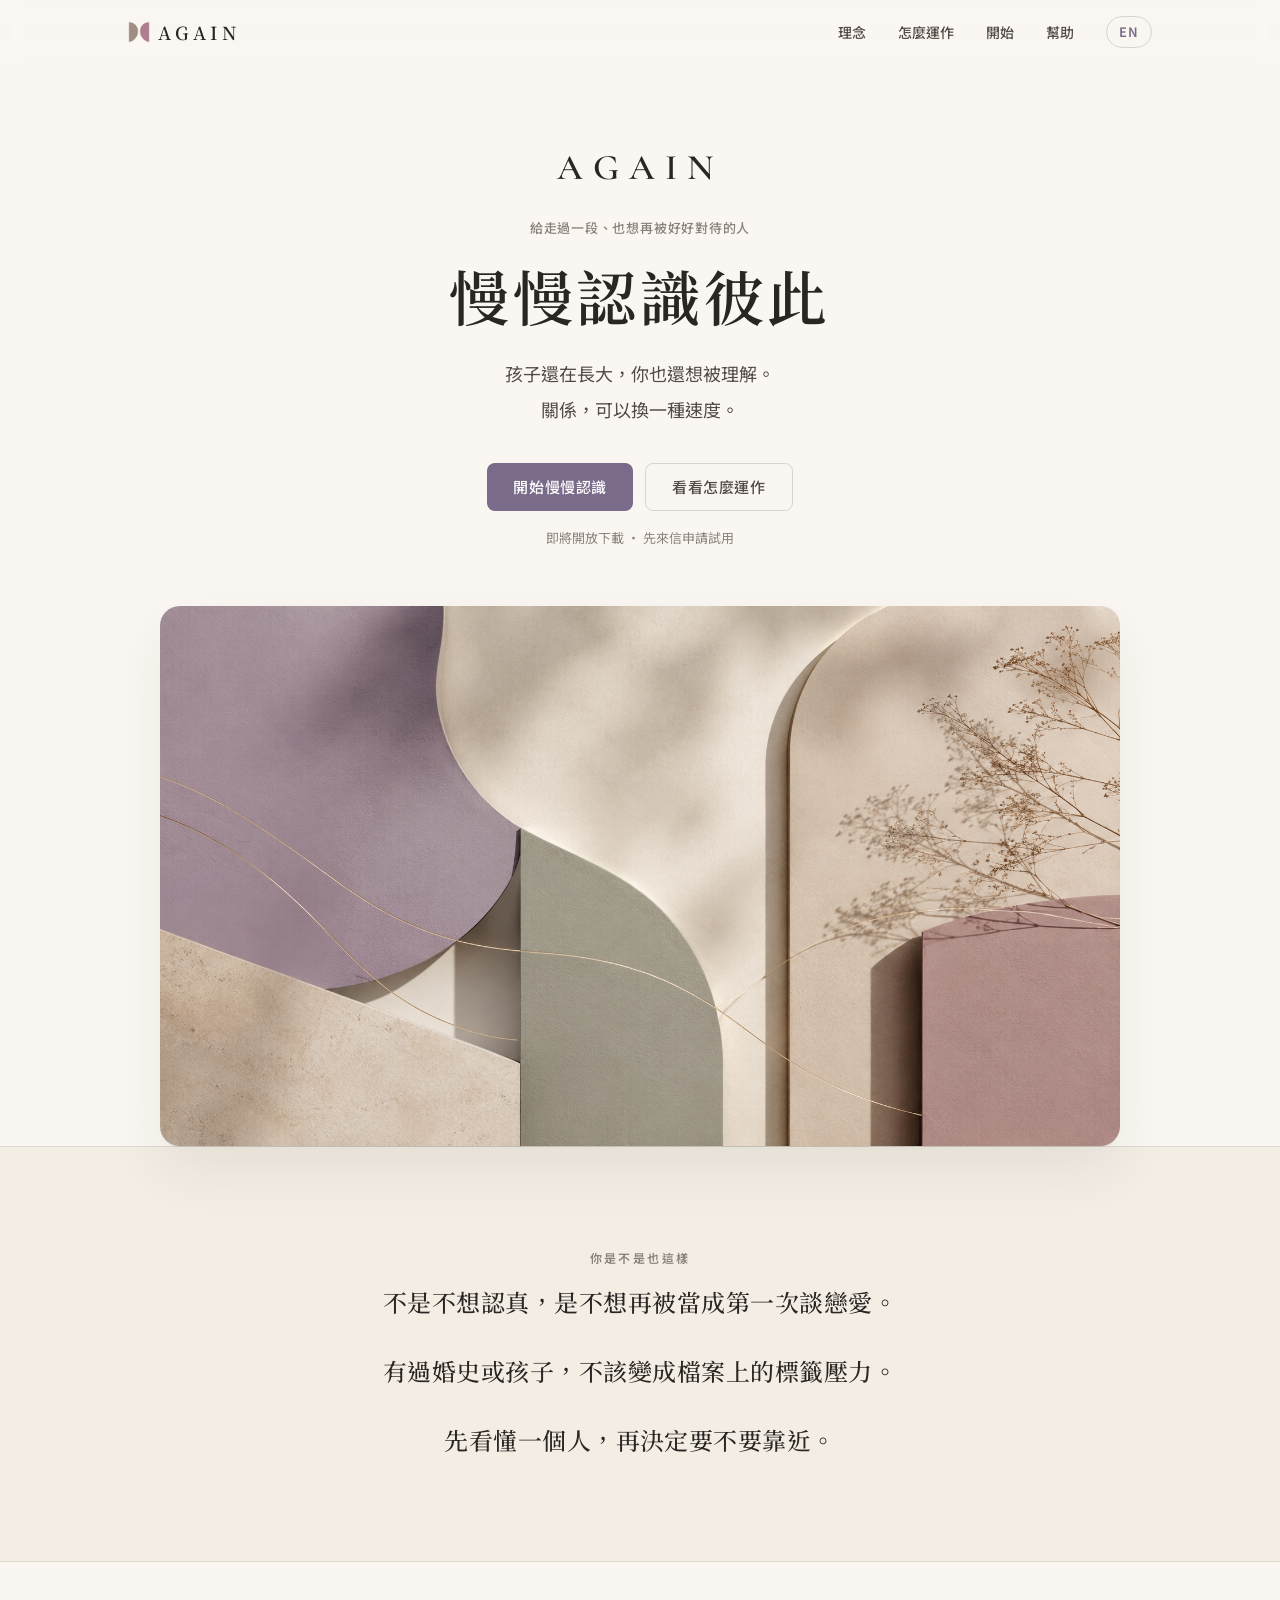
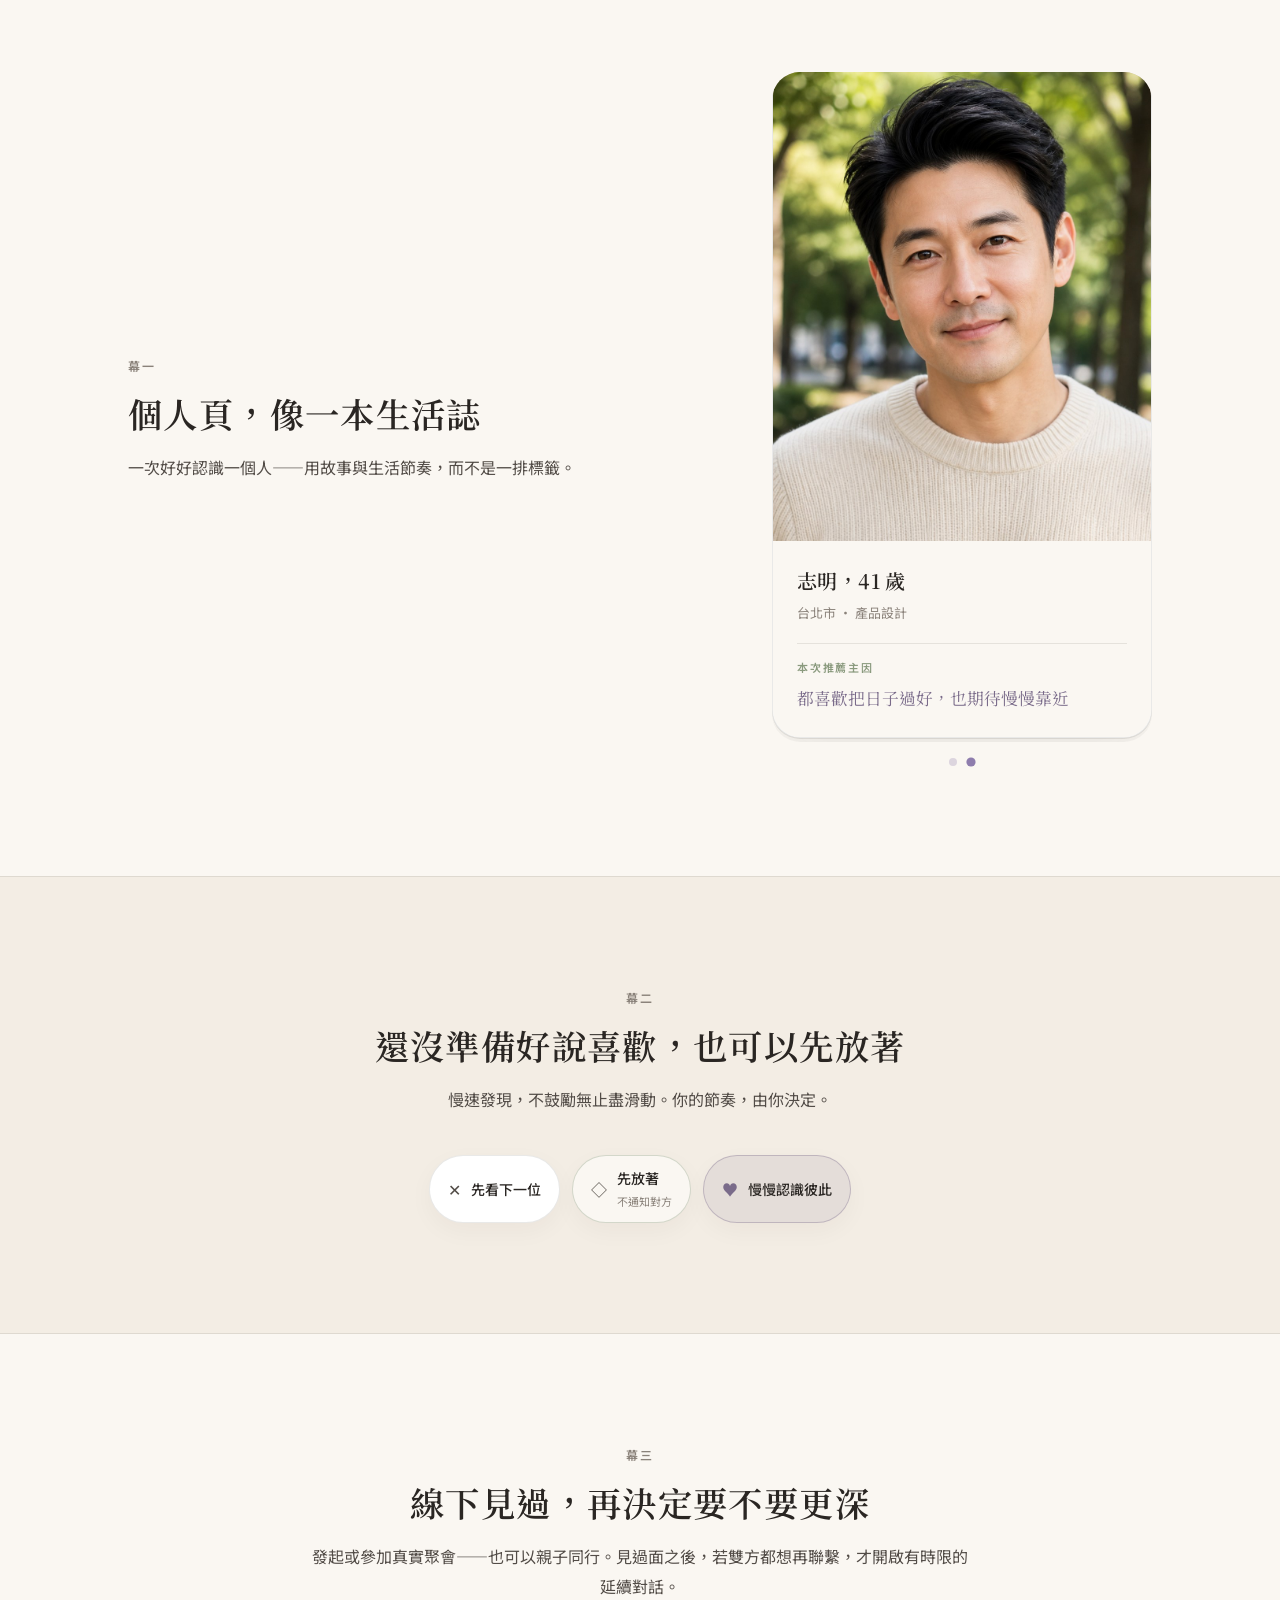
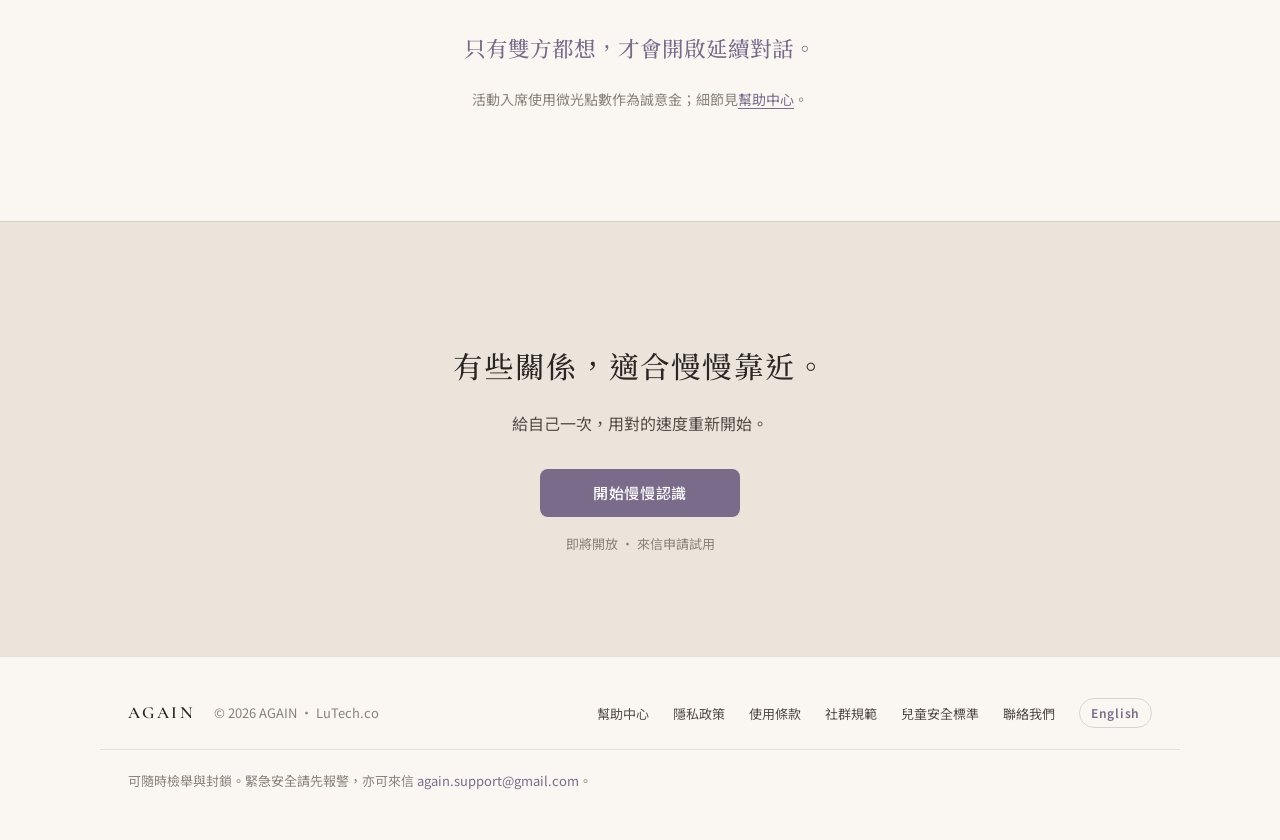
==== index.html @ 41626de0 "docs: add dual-arc mark beside header AGAIN wordmark Co-authored-by: Cursor <cursoragent@cursor.com>" ====
<!DOCTYPE html>
<html lang="zh-Hant">
<head>
  <meta charset="utf-8" />
  <meta name="viewport" content="width=device-width, initial-scale=1" />
  <meta name="description" content="AGAIN — 給走過一段、也想再被好好對待的人。慢慢認識彼此：生活誌、先放著、線下見面後再決定。" />
  <title>AGAIN — 慢慢認識彼此</title>
  <link rel="icon" href="./favicon.png?v=20260812b" type="image/png" sizes="32x32" />
  <link rel="icon" href="./assets/favicon-192.png?v=20260812b" type="image/png" sizes="192x192" />
  <link rel="apple-touch-icon" href="./assets/apple-touch-icon.png?v=20260812b" sizes="180x180" />
  <link rel="alternate" hreflang="en" href="./en/index.html" />
  <link rel="preconnect" href="https://fonts.googleapis.com" />
  <link rel="preconnect" href="https://fonts.gstatic.com" crossorigin />
  <link href="https://fonts.googleapis.com/css2?family=Cormorant+Garamond:wght@500;600;700&family=Noto+Sans+TC:wght@400;500;600&family=Noto+Serif+TC:wght@500;600&display=swap" rel="stylesheet" />
  <link rel="stylesheet" href="./styles.css?v=20260812header" />
</head>
<body class="landing">

  <header class="header" id="site-header">
    <div class="wrap header__inner">
      <a class="header__logo" href="#top">
        <img class="header__mark" src="./assets/again-mark.png" alt="" width="22" height="22" decoding="async" />
        <span class="header__wordmark">AGAIN</span>
      </a>
      <button class="header__menu-btn" type="button" aria-expanded="false" aria-controls="site-nav" aria-label="開啟選單">
        <span></span><span></span>
      </button>
      <nav class="header__nav" id="site-nav" aria-label="主要導覽">
        <a href="#resonate">理念</a>
        <a href="#how">怎麼運作</a>
        <a href="#start">開始</a>
        <a href="help.html">幫助</a>
        <a class="lang-switch" href="./en/index.html" hreflang="en">EN</a>
      </nav>
    </div>
  </header>

  <main id="top">

    <section class="hero">
      <div class="wrap hero__inner">
        <div class="hero__copy">
          <p class="hero__brand" aria-label="AGAIN">AGAIN</p>
          <p class="hero__kicker">給走過一段、也想再被好好對待的人</p>
          <h1 class="hero__title">慢慢認識彼此</h1>
          <p class="hero__lead">孩子還在長大，你也還想被理解。<br />關係，可以換一種速度。</p>
          <div class="hero__actions">
            <a
              class="btn btn--fill"
              href="mailto:again.support@gmail.com?subject=%E7%94%B3%E8%AB%8B%E8%A9%A6%E7%94%A8%20AGAIN"
            >開始慢慢認識</a>
            <a class="btn btn--ghost" href="#how">看看怎麼運作</a>
          </div>
          <p class="hero__cta-note">即將開放下載 · 先來信申請試用</p>
        </div>
        <figure class="hero__visual">
          <img
            src="./assets/again-hero-visual.png"
            alt="AGAIN 品牌主視覺"
            width="1672"
            height="941"
            loading="eager"
            decoding="async"
          />
        </figure>
      </div>
    </section>

    <section class="resonate" id="resonate">
      <div class="wrap resonate__inner reveal">
        <p class="eyebrow">你是不是也這樣</p>
        <ul class="resonate__list">
          <li>不是不想認真，是不想再被當成第一次談戀愛。</li>
          <li>有過婚史或孩子，不該變成檔案上的標籤壓力。</li>
          <li>先看懂一個人，再決定要不要靠近。</li>
        </ul>
      </div>
    </section>

    <section class="act" id="how">
      <div class="wrap act__grid reveal">
        <div class="act__copy">
          <p class="eyebrow">幕一</p>
          <h2 class="act__title">個人頁，像一本生活誌</h2>
          <p class="act__lead">一次好好認識一個人——用故事與生活節奏，而不是一排標籤。</p>
        </div>
        <aside class="lookbook-preview" data-lookbook-carousel aria-label="生活誌預覽示意">
          <div class="lookbook-preview__stage">
            <div class="lookbook-preview__frame is-active" data-slide="0">
              <div class="lookbook-preview__photo" aria-hidden="true">
                <img src="./assets/yating-38-frontal.jpg" alt="" width="960" height="1440" decoding="async" />
              </div>
              <div class="lookbook-preview__body">
                <p class="lookbook-preview__name">雅婷，38 歲</p>
                <p class="lookbook-preview__meta">台北市 · 大安區</p>
                <div class="lookbook-preview__reason">
                  <p class="lookbook-preview__reason-label">本次推薦主因</p>
                  <p class="lookbook-preview__reason-text">都願意讓關係依孩子節奏自然靠近</p>
                </div>
              </div>
            </div>
            <div class="lookbook-preview__frame" data-slide="1" aria-hidden="true">
              <div class="lookbook-preview__photo lookbook-preview__photo--zhiming" aria-hidden="true">
                <img src="./assets/zhiming-41-frontal.jpg" alt="" width="960" height="1440" decoding="async" />
              </div>
              <div class="lookbook-preview__body">
                <p class="lookbook-preview__name">志明，41 歲</p>
                <p class="lookbook-preview__meta">台北市 · 產品設計</p>
                <div class="lookbook-preview__reason">
                  <p class="lookbook-preview__reason-label">本次推薦主因</p>
                  <p class="lookbook-preview__reason-text">都喜歡把日子過好，也期待慢慢靠近</p>
                </div>
              </div>
            </div>
          </div>
          <div class="lookbook-preview__dots" role="tablist" aria-label="切換示範檔案">
            <button type="button" class="lookbook-preview__dot is-active" role="tab" aria-selected="true" aria-label="雅婷" data-slide="0"></button>
            <button type="button" class="lookbook-preview__dot" role="tab" aria-selected="false" aria-label="志明" data-slide="1"></button>
          </div>
        </aside>
      </div>
    </section>

    <section class="act act--alt">
      <div class="wrap act__stack reveal">
        <p class="eyebrow">幕二</p>
        <h2 class="act__title">還沒準備好說喜歡，也可以先放著</h2>
        <p class="act__lead">慢速發現，不鼓勵無止盡滑動。你的節奏，由你決定。</p>
        <ul class="pace-row">
          <li class="pace-chip">
            <span class="pace-chip__mark" aria-hidden="true">✕</span>
            <span class="pace-chip__label">先看下一位</span>
          </li>
          <li class="pace-chip pace-chip--soft">
            <span class="pace-chip__mark" aria-hidden="true">◇</span>
            <span class="pace-chip__label">先放著<span class="pace-chip__hint">不通知對方</span></span>
          </li>
          <li class="pace-chip pace-chip--heart">
            <span class="pace-chip__mark" aria-hidden="true">♥</span>
            <span class="pace-chip__label">慢慢認識彼此</span>
          </li>
        </ul>
      </div>
    </section>

    <section class="act">
      <div class="wrap act__narrow reveal">
        <p class="eyebrow">幕三</p>
        <h2 class="act__title">線下見過，再決定要不要更深</h2>
        <p class="act__lead">發起或參加真實聚會——也可以親子同行。見過面之後，若雙方都想再聯繫，才開啟有時限的延續對話。</p>
        <p class="act__highlight">只有雙方都想，才會開啟延續對話。</p>
        <p class="act__aside">活動入席使用微光點數作為誠意金；細節見<a href="help.html">幫助中心</a>。</p>
      </div>
    </section>

    <section class="close-cta" id="start">
      <div class="wrap close-cta__inner reveal">
        <blockquote>
          <p>有些關係，適合慢慢靠近。</p>
        </blockquote>
        <p class="close-cta__lead">給自己一次，用對的速度重新開始。</p>
        <a
          class="btn btn--fill"
          href="mailto:again.support@gmail.com?subject=%E7%94%B3%E8%AB%8B%E8%A9%A6%E7%94%A8%20AGAIN"
        >開始慢慢認識</a>
        <p class="hero__cta-note">即將開放 · 來信申請試用</p>
      </div>
    </section>

  </main>

  <footer class="footer">
    <div class="wrap footer__inner">
      <div class="footer__brand">
        <span class="footer__logo">AGAIN</span>
        <span class="footer__copy">© 2026 AGAIN · LuTech.co</span>
      </div>
      <nav class="footer__nav" aria-label="頁尾連結">
        <a href="help.html">幫助中心</a>
        <a href="privacy.html">隱私政策</a>
        <a href="terms.html">使用條款</a>
        <a href="community.html">社群規範</a>
        <a href="child-safety.html">兒童安全標準</a>
        <a href="mailto:again.support@gmail.com">聯絡我們</a>
        <a class="lang-switch" href="./en/index.html" hreflang="en">English</a>
      </nav>
    </div>
    <div class="wrap footer__safety">
      <p>可隨時檢舉與封鎖。緊急安全請先報警，亦可來信 <a href="mailto:again.support@gmail.com">again.support@gmail.com</a>。</p>
    </div>
  </footer>

  <script src="./script.js?v=20260805c"></script>
</body>
</html>
---- styles.css ----
/* AGAIN — Landing + Legal */

:root {
  --paper: #FAF7F2;
  --paper-warm: #F3EDE4;
  --paper-deep: #EBE4DA;
  --ink: #2A2623;
  --ink-soft: #524C47;
  --ink-muted: #8A827A;
  --accent: #7A6B8A;
  --accent-hover: #655876;
  --sage: #8A9A7E;
  --line: rgba(42, 38, 35, 0.1);
  --line-strong: rgba(42, 38, 35, 0.16);
  --wrap: 1080px;
  --text-wrap: 640px;
  --header-h: 64px;
  --ease: 0.22s ease;
  --font-logo: "Cormorant Garamond", Baskerville, "Libre Baskerville", Georgia, "Times New Roman", serif;
}

*, *::before, *::after { box-sizing: border-box; }

html {
  scroll-behavior: smooth;
  -webkit-text-size-adjust: 100%;
}

body {
  margin: 0;
  font-family: "Noto Sans TC", -apple-system, BlinkMacSystemFont, "PingFang TC", sans-serif;
  font-size: 16px;
  line-height: 1.75;
  color: var(--ink);
  background: var(--paper);
  -webkit-font-smoothing: antialiased;
}

img {
  display: block;
  max-width: 100%;
  height: auto;
}

a {
  color: var(--accent);
  text-decoration: none;
  transition: color var(--ease);
}

a:hover { color: var(--ink); }

.wrap {
  width: 100%;
  max-width: var(--wrap);
  margin: 0 auto;
  padding: 0 28px;
}

.sr-only {
  position: absolute;
  width: 1px;
  height: 1px;
  padding: 0;
  margin: -1px;
  overflow: hidden;
  clip: rect(0, 0, 0, 0);
  white-space: nowrap;
  border: 0;
}

/* Typography */

.eyebrow {
  margin: 0 0 14px;
  font-size: 12px;
  font-weight: 600;
  letter-spacing: 0.2em;
  color: var(--ink-muted);
}

/* Buttons */

.btn {
  display: inline-flex;
  align-items: center;
  justify-content: center;
  min-height: 48px;
  padding: 0 26px;
  border-radius: 8px;
  font-family: inherit;
  font-size: 15px;
  font-weight: 500;
  letter-spacing: 0.04em;
  border: none;
  cursor: pointer;
  text-decoration: none !important;
  transition: background var(--ease), color var(--ease), border-color var(--ease);
}

.btn--fill {
  background: var(--accent);
  color: #fff;
}

.btn--fill:hover {
  background: var(--accent-hover);
  color: #fff;
}

.btn--ghost {
  background: transparent;
  color: var(--ink-soft);
  border: 1px solid var(--line-strong);
}

.btn--ghost:hover {
  color: var(--ink);
  border-color: var(--ink-muted);
}

/* ============================================================
   Header
   ============================================================ */

.header {
  position: fixed;
  inset: 0 0 auto;
  z-index: 100;
  height: var(--header-h);
  background: rgba(250, 247, 242, 0.88);
  backdrop-filter: blur(10px);
  -webkit-backdrop-filter: blur(10px);
  border-bottom: 1px solid transparent;
  transition: border-color var(--ease), box-shadow var(--ease);
}

.header.is-scrolled {
  border-color: var(--line);
  box-shadow: 0 1px 0 var(--line);
}

.header__inner {
  display: flex;
  align-items: center;
  justify-content: space-between;
  height: 100%;
}

.header__logo {
  display: inline-flex;
  align-items: center;
  gap: 8px;
  font-family: "Noto Serif TC", Georgia, serif;
  font-size: 18px;
  font-weight: 600;
  letter-spacing: 0.22em;
  color: var(--ink) !important;
}

.header__mark {
  width: 22px;
  height: 22px;
  display: block;
  flex-shrink: 0;
}

.header__wordmark {
  line-height: 1;
}

.header__nav {
  display: flex;
  align-items: center;
  gap: 32px;
}

.header__nav a {
  display: inline-flex;
  align-items: center;
  justify-content: center;
  min-height: 32px;
  font-size: 14px;
  font-weight: 500;
  line-height: 1;
  color: var(--ink-soft);
}

.header__nav a:hover { color: var(--ink); }

.lang-switch {
  display: inline-flex;
  align-items: center;
  justify-content: center;
  min-height: 32px;
  padding: 0 12px;
  font-size: 13px !important;
  font-weight: 600 !important;
  line-height: 1 !important;
  letter-spacing: 0.06em;
  color: var(--accent) !important;
  border: 1px solid var(--line-strong);
  border-radius: 999px;
  box-sizing: border-box;
}

.lang-switch:hover {
  color: var(--ink) !important;
  border-color: var(--ink-muted);
}

.header__menu-btn {
  display: none;
  flex-direction: column;
  justify-content: center;
  gap: 6px;
  width: 44px;
  height: 44px;
  padding: 0;
  background: none;
  border: none;
  cursor: pointer;
}

.header__menu-btn span {
  display: block;
  width: 20px;
  height: 1.5px;
  background: var(--ink);
  transition: transform var(--ease);
}

.header__menu-btn[aria-expanded="true"] span:first-child {
  transform: translateY(3.75px) rotate(45deg);
}

.header__menu-btn[aria-expanded="true"] span:last-child {
  transform: translateY(-3.75px) rotate(-45deg);
}

/* ============================================================
   Hero — editorial stack
   ============================================================ */

.hero {
  padding: calc(var(--header-h) + 72px) 0 0;
}

.hero__inner {
  display: flex;
  flex-direction: column;
  align-items: center;
  text-align: center;
}

.hero__copy {
  max-width: var(--text-wrap);
  margin-bottom: 56px;
}

.hero__brand {
  margin: 0 0 18px;
  font-family: var(--font-logo);
  font-size: clamp(1.75rem, 5vw, 2.25rem);
  font-weight: 600;
  letter-spacing: 0.28em;
  color: var(--ink);
}

.hero__kicker {
  margin: 0 0 20px;
  font-size: 13px;
  font-weight: 500;
  letter-spacing: 0.06em;
  line-height: 1.7;
  color: var(--ink-muted);
  max-width: 36ch;
  margin-left: auto;
  margin-right: auto;
}

.hero__cta-note {
  margin: 16px 0 0;
  font-size: 13px;
  color: var(--ink-muted);
}

.hero__title {
  margin: 0 0 24px;
  font-family: "Noto Serif TC", Georgia, serif;
  font-size: clamp(2.5rem, 7.5vw, 3.75rem);
  font-weight: 600;
  line-height: 1.2;
  letter-spacing: 0.06em;
  color: var(--ink);
}

.hero__lead {
  margin: 0 0 36px;
  font-size: clamp(1rem, 2.5vw, 1.125rem);
  line-height: 2;
  color: var(--ink-soft);
}

.hero__actions {
  display: flex;
  flex-wrap: wrap;
  gap: 12px;
  justify-content: center;
}

.hero__visual {
  width: 100%;
  max-width: 960px;
  margin: 0;
  border-radius: 20px;
  overflow: hidden;
  box-shadow:
    0 1px 0 var(--line),
    0 24px 56px rgba(42, 38, 35, 0.07);
}

.hero__visual img {
  width: 100%;
  vertical-align: middle;
}

/* ============================================================
   Manifesto
   ============================================================ */

.manifesto {
  padding: 120px 0;
  background: var(--paper-warm);
  border-top: 1px solid var(--line);
  border-bottom: 1px solid var(--line);
}

.manifesto__grid {
  display: grid;
  grid-template-columns: 0.9fr 1.1fr;
  gap: 48px 80px;
  align-items: start;
}

.manifesto__title {
  margin: 0;
  font-family: "Noto Serif TC", Georgia, serif;
  font-size: clamp(1.75rem, 4vw, 2.25rem);
  font-weight: 600;
  line-height: 1.35;
  letter-spacing: 0.04em;
}

.manifesto__body p {
  margin: 0 0 20px;
  font-size: 17px;
  line-height: 2;
  color: var(--ink-soft);
}

.manifesto__body p:last-child { margin-bottom: 0; }

/* ============================================================
   Pillars — numbered editorial list
   ============================================================ */

.pillars {
  padding: 120px 0;
}

.pillars__head {
  max-width: var(--text-wrap);
  margin-bottom: 56px;
}

.pillars__title {
  margin: 0;
  font-family: "Noto Serif TC", Georgia, serif;
  font-size: clamp(1.75rem, 4vw, 2.25rem);
  font-weight: 600;
  line-height: 1.35;
  letter-spacing: 0.04em;
}

.pillar-list {
  list-style: none;
  margin: 0;
  padding: 0;
  border-top: 1px solid var(--line-strong);
}

.pillar-item {
  display: grid;
  grid-template-columns: 56px 1fr;
  gap: 24px 32px;
  padding: 40px 0;
  border-bottom: 1px solid var(--line);
}

.pillar-item__num {
  font-family: "Noto Serif TC", Georgia, serif;
  font-size: 14px;
  font-weight: 600;
  letter-spacing: 0.08em;
  color: var(--sage);
  padding-top: 4px;
}

.pillar-item__content h3 {
  margin: 0 0 10px;
  font-family: "Noto Serif TC", Georgia, serif;
  font-size: 1.25rem;
  font-weight: 600;
  letter-spacing: 0.04em;
  color: var(--ink);
}

.pillar-item__content p {
  margin: 0;
  font-size: 15px;
  line-height: 1.85;
  color: var(--ink-soft);
  max-width: 52ch;
}

/* ============================================================
   Interlude quote
   ============================================================ */

.interlude {
  padding: 100px 0;
  background: var(--paper-deep);
}

.interlude--last {
  padding-bottom: 120px;
}

.interlude__inner {
  max-width: 720px;
  text-align: center;
}

.interlude blockquote {
  margin: 0;
  padding: 0;
  border: none;
}

.interlude blockquote p {
  margin: 0 0 8px;
  font-family: "Noto Serif TC", Georgia, serif;
  font-size: clamp(1.375rem, 3.5vw, 1.75rem);
  font-weight: 500;
  line-height: 1.75;
  letter-spacing: 0.04em;
  color: var(--ink);
}

.interlude blockquote p:last-child { margin-bottom: 0; }

/* ============================================================
   Notify / waitlist
   ============================================================ */

.notify {
  padding: 120px 0 140px;
}

.notify__card {
  max-width: 520px;
  margin: 0 auto;
  padding: 48px 40px;
  text-align: center;
  background: #fff;
  border: 1px solid var(--line);
  border-radius: 16px;
  box-shadow: 0 12px 40px rgba(42, 38, 35, 0.04);
}

.notify__title {
  margin: 0 0 12px;
  font-family: "Noto Serif TC", Georgia, serif;
  font-size: 1.5rem;
  font-weight: 600;
  letter-spacing: 0.04em;
}

.notify__lead {
  margin: 0 0 32px;
  font-size: 15px;
  color: var(--ink-soft);
  line-height: 1.75;
}

.notify__stores {
  display: flex;
  flex-wrap: wrap;
  gap: 10px;
  justify-content: center;
  margin-bottom: 28px;
}

.store-pill {
  display: inline-flex;
  align-items: center;
  min-height: 40px;
  padding: 0 18px;
  font-size: 13px;
  color: var(--ink-muted);
  background: var(--paper);
  border: 1px solid var(--line);
  border-radius: 6px;
}

.notify__form {
  display: flex;
  gap: 8px;
}

.notify__form input {
  flex: 1;
  min-width: 0;
  min-height: 48px;
  padding: 0 16px;
  font-family: inherit;
  font-size: 15px;
  color: var(--ink);
  background: var(--paper);
  border: 1px solid var(--line-strong);
  border-radius: 8px;
  outline: none;
  transition: border-color var(--ease);
}

.notify__form input::placeholder { color: var(--ink-muted); }

.notify__form input:focus {
  border-color: var(--accent);
}

.notify__form .btn {
  flex-shrink: 0;
  min-width: 88px;
}

.notify__msg {
  min-height: 1.5em;
  margin: 14px 0 0;
  font-size: 13px;
  color: var(--sage);
}

.notify__msg.is-error { color: #9A6B6B; }

/* ============================================================
   Footer
   ============================================================ */

.footer {
  padding: 40px 0 48px;
  border-top: 1px solid var(--line);
}

.footer__inner {
  display: flex;
  flex-wrap: wrap;
  align-items: center;
  justify-content: space-between;
  gap: 20px;
}

.footer__brand {
  display: flex;
  flex-wrap: wrap;
  align-items: baseline;
  gap: 12px 20px;
}

.footer__logo {
  font-family: var(--font-logo);
  font-size: 17px;
  font-weight: 600;
  letter-spacing: 0.14em;
  color: var(--ink);
}

.footer__copy {
  font-size: 13px;
  color: var(--ink-muted);
}

.footer__nav {
  display: flex;
  flex-wrap: wrap;
  align-items: center;
  gap: 8px 24px;
}

.footer__nav a {
  display: inline-flex;
  align-items: center;
  justify-content: center;
  min-height: 32px;
  font-size: 13px;
  line-height: 1;
  color: var(--ink-soft);
}

.footer__nav a:hover { color: var(--ink); }

.footer__nav .lang-switch {
  min-height: 30px;
  padding: 0 11px;
  font-size: 12px !important;
}

/* ============================================================
   Responsive
   ============================================================ */

@media (max-width: 768px) {
  .header__menu-btn { display: flex; }

  .header__nav {
    position: fixed;
    top: var(--header-h);
    left: 0;
    right: 0;
    flex-direction: column;
    gap: 0;
    padding: 8px 28px 20px;
    background: rgba(250, 247, 242, 0.97);
    border-bottom: 1px solid var(--line);
    transform: translateY(-6px);
    opacity: 0;
    visibility: hidden;
    pointer-events: none;
    transition: opacity var(--ease), transform var(--ease), visibility var(--ease);
  }

  .header__nav.is-open {
    transform: translateY(0);
    opacity: 1;
    visibility: visible;
    pointer-events: auto;
  }

  .header__nav a {
    padding: 14px 0;
    border-bottom: 1px solid var(--line);
  }

  .header__nav a:last-child { border-bottom: none; }

  .hero { padding-top: calc(var(--header-h) + 48px); }

  .hero__copy { margin-bottom: 40px; }

  .hero__actions {
    flex-direction: column;
    width: 100%;
    max-width: 320px;
    margin: 0 auto;
  }

  .hero__actions .btn { width: 100%; }

  .manifesto,
  .pillars,
  .notify,
  .resonate,
  .act,
  .close-cta { padding: 80px 0; }

  .manifesto__grid {
    grid-template-columns: 1fr;
    gap: 24px;
  }

  .act__grid {
    grid-template-columns: 1fr;
    gap: 36px;
    text-align: center;
  }

  .act__copy { max-width: 520px; margin: 0 auto; }

  .lookbook-preview {
    max-width: 360px;
    margin: 0 auto;
    justify-self: center;
  }

  .pace-row {
    flex-direction: column;
    align-items: stretch;
    max-width: 320px;
    margin-left: auto;
    margin-right: auto;
  }

  .pace-chip { justify-content: flex-start; }

  .pillar-item {
    grid-template-columns: 40px 1fr;
    gap: 16px;
    padding: 32px 0;
  }

  .interlude { padding: 72px 0; }

  .notify { padding-bottom: 96px; }

  .notify__card { padding: 36px 24px; }

  .notify__form {
    flex-direction: column;
  }

  .notify__form .btn { width: 100%; }

  .close-cta .btn { width: 100%; max-width: 320px; }

  .footer__inner {
    flex-direction: column;
    align-items: flex-start;
  }
}

/* ============================================================
   Legal pages
   ============================================================ */

.legal-page {
  padding: 32px 28px 56px;
  max-width: 720px;
  margin: 0 auto;
  font-size: 15px;
  line-height: 1.8;
  color: var(--ink);
  background: var(--paper);
}

.legal-page h1 {
  font-family: "Noto Serif TC", Georgia, serif;
  font-size: 28px;
  font-weight: 600;
  color: var(--accent);
  margin: 0 0 8px;
}

.legal-page .updated {
  font-size: 13px;
  color: var(--ink-muted);
  margin-bottom: 28px;
}

.legal-page h2 {
  font-size: 17px;
  font-weight: 600;
  margin: 28px 0 10px;
  padding-left: 12px;
  border-left: 2px solid var(--sage);
}

.legal-page p,
.legal-page li { margin: 0 0 12px; }

.legal-page ul {
  padding-left: 1.25rem;
  margin: 0 0 16px;
}

.back-link {
  display: inline-block;
  margin-bottom: 24px;
  font-size: 14px;
  color: var(--accent);
}

.back-link:hover { text-decoration: underline; }

.legal-page h3 {
  font-size: 15px;
  font-weight: 600;
  margin: 20px 0 8px;
  color: var(--ink-soft);
}

.btn--sm {
  min-height: 44px;
  padding: 10px 24px;
  font-size: 14px;
}

/* ============================================================
   Resonate — identity lines
   ============================================================ */

.resonate {
  padding: 100px 0;
  background: var(--paper-warm);
  border-top: 1px solid var(--line);
  border-bottom: 1px solid var(--line);
}

.resonate__inner {
  max-width: 720px;
  margin: 0 auto;
  text-align: center;
}

.resonate__list {
  list-style: none;
  margin: 0;
  padding: 0;
}

.resonate__list li {
  margin: 0 0 28px;
  font-family: "Noto Serif TC", Georgia, serif;
  font-size: clamp(1.2rem, 3vw, 1.5rem);
  font-weight: 500;
  line-height: 1.7;
  letter-spacing: 0.02em;
  color: var(--ink);
}

.resonate__list li:last-child { margin-bottom: 0; }

/* ============================================================
   Acts — three-beat story
   ============================================================ */

.act {
  padding: 110px 0;
}

.act--alt {
  background: var(--paper-warm);
  border-top: 1px solid var(--line);
  border-bottom: 1px solid var(--line);
}

.act__grid {
  display: grid;
  grid-template-columns: 1fr 1fr;
  gap: 48px 64px;
  align-items: center;
}

.act__stack,
.act__narrow {
  max-width: 720px;
  margin: 0 auto;
  text-align: center;
}

.act__title {
  margin: 0 0 16px;
  font-family: "Noto Serif TC", Georgia, serif;
  font-size: clamp(1.65rem, 4vw, 2.15rem);
  font-weight: 600;
  line-height: 1.35;
  letter-spacing: 0.04em;
}

.act__lead {
  margin: 0;
  font-size: 16px;
  line-height: 1.9;
  color: var(--ink-soft);
}

.act__narrow .act__lead { margin-bottom: 28px; }

.act__highlight {
  margin: 0 0 20px;
  font-family: "Noto Serif TC", Georgia, serif;
  font-size: clamp(1.15rem, 2.5vw, 1.35rem);
  font-weight: 500;
  line-height: 1.7;
  color: var(--accent);
}

.act__aside {
  margin: 0;
  font-size: 14px;
  color: var(--ink-muted);
}

.act__aside a { text-decoration: underline; text-underline-offset: 3px; }

/* Lookbook preview card — 單卡同框淡入輪播（雅婷／志明） */

.lookbook-preview {
  width: 100%;
  max-width: 380px;
  justify-self: end;
}

.lookbook-preview__stage {
  position: relative;
  width: 100%;
  overflow: hidden;
  border-radius: 28px;
}

.lookbook-preview__frame {
  width: 100%;
  background: #fff;
  border-radius: 28px;
  overflow: hidden;
  border: 1px solid var(--line);
  box-shadow:
    0 1px 0 var(--line),
    0 28px 64px rgba(42, 38, 35, 0.08);
  display: flex;
  flex-direction: column;
  transition:
    opacity 0.55s ease,
    transform 0.5s ease,
    box-shadow 0.5s ease;
}

/* 非作用中：疊在同一框上淡出，不佔版面下方 */
.lookbook-preview__frame:not(.is-active) {
  position: absolute;
  left: 0;
  right: 0;
  top: 0;
  opacity: 0;
  z-index: 0;
  pointer-events: none;
}

.lookbook-preview__frame.is-active {
  position: relative;
  opacity: 1;
  z-index: 1;
  pointer-events: auto;
  transform: translateY(0);
}

.reveal.is-visible .lookbook-preview__frame.is-active {
  transform: translateY(-4px);
}

.lookbook-preview__photo {
  aspect-ratio: 4 / 5;
  height: auto;
  overflow: hidden;
  background: #d4c4b0;
}

.lookbook-preview__photo img {
  display: block;
  width: 100%;
  height: 100%;
  object-fit: cover;
  /* 正向半身：對準臉部中心，避免只剩額頭 */
  object-position: center 32%;
}

.lookbook-preview__photo--zhiming img {
  object-position: center 28%;
}

.lookbook-preview__body {
  padding: 22px 24px 26px;
  background: var(--paper);
  flex: 1;
  display: flex;
  flex-direction: column;
}

.lookbook-preview__dots {
  display: flex;
  align-items: center;
  justify-content: center;
  gap: 10px;
  margin-top: 16px;
}

.lookbook-preview__dot {
  width: 8px;
  height: 8px;
  padding: 0;
  border: none;
  border-radius: 999px;
  background: rgba(142, 125, 173, 0.28);
  cursor: pointer;
  transition: background 0.25s ease, transform 0.25s ease;
}

.lookbook-preview__dot.is-active {
  background: #8e7dad;
  transform: scale(1.15);
}

.lookbook-preview__dot:focus-visible {
  outline: 2px solid #8e7dad;
  outline-offset: 3px;
}

.lookbook-preview__name {
  margin: 0 0 4px;
  font-family: "Noto Serif TC", Georgia, serif;
  font-size: 1.25rem;
  font-weight: 600;
  letter-spacing: 0.02em;
}

.lookbook-preview__meta {
  margin: 0 0 18px;
  font-size: 13px;
  color: var(--ink-muted);
}

.lookbook-preview__reason {
  padding-top: 14px;
  border-top: 1px solid var(--line);
}

.lookbook-preview__reason-label {
  margin: 0 0 8px;
  font-size: 11px;
  font-weight: 600;
  letter-spacing: 0.16em;
  color: var(--sage);
}

.lookbook-preview__reason-text {
  margin: 0;
  font-family: "Noto Serif TC", Georgia, serif;
  font-size: 1.05rem;
  line-height: 1.55;
  color: var(--accent);
}

/* Pace chips (act two) */

.pace-row {
  list-style: none;
  margin: 40px 0 0;
  padding: 0;
  display: flex;
  flex-wrap: wrap;
  justify-content: center;
  gap: 12px;
}

.pace-chip {
  display: flex;
  align-items: center;
  gap: 10px;
  min-height: 52px;
  padding: 10px 18px;
  background: #fff;
  border: 1px solid var(--line);
  border-radius: 999px;
  box-shadow: 0 8px 24px rgba(42, 38, 35, 0.04);
}

.pace-chip--soft {
  background: var(--paper);
  border-color: rgba(138, 154, 126, 0.35);
}

.pace-chip--heart {
  background: rgba(122, 107, 138, 0.12);
  border-color: rgba(122, 107, 138, 0.35);
}

.pace-chip__mark {
  font-size: 16px;
  color: var(--ink-soft);
  line-height: 1;
}

.pace-chip--heart .pace-chip__mark { color: var(--accent); }

.pace-chip__label {
  display: flex;
  flex-direction: column;
  align-items: flex-start;
  gap: 2px;
  font-size: 14px;
  font-weight: 500;
  color: var(--ink);
  text-align: left;
}

.pace-chip__hint {
  font-size: 11px;
  font-weight: 400;
  color: var(--ink-muted);
}

/* Close CTA */

.close-cta {
  padding: 120px 0 100px;
  background: var(--paper-deep);
  border-top: 1px solid var(--line);
  text-align: center;
}

.close-cta__inner {
  max-width: 560px;
  margin: 0 auto;
}

.close-cta blockquote {
  margin: 0 0 20px;
  padding: 0;
  border: none;
}

.close-cta blockquote p {
  margin: 0;
  font-family: "Noto Serif TC", Georgia, serif;
  font-size: clamp(1.4rem, 3.5vw, 1.85rem);
  font-weight: 500;
  line-height: 1.6;
  letter-spacing: 0.04em;
}

.close-cta__lead {
  margin: 0 0 32px;
  font-size: 16px;
  color: var(--ink-soft);
}

.close-cta .btn { min-width: 200px; }

.footer__safety {
  margin-top: 20px;
  padding-top: 20px;
  border-top: 1px solid var(--line);
}

.footer__safety p {
  margin: 0;
  font-size: 13px;
  line-height: 1.7;
  color: var(--ink-muted);
}

/* Reveal motion */

.reveal {
  opacity: 0;
  transform: translateY(18px);
  transition: opacity 0.7s ease, transform 0.7s ease;
}

.reveal.is-visible {
  opacity: 1;
  transform: translateY(0);
}

@media (prefers-reduced-motion: reduce) {
  .reveal {
    opacity: 1;
    transform: none;
    transition: none;
  }
}

/* Help center */

.help-banner {
  margin-bottom: 32px;
  padding: 16px 20px;
  border-radius: 16px;
  border: 1px solid rgba(122, 107, 138, 0.25);
  background: rgba(122, 107, 138, 0.08);
  font-size: 14px;
  line-height: 1.7;
  color: var(--ink);
}

.faq-section {
  margin-bottom: 36px;
}

.faq-section h2 {
  font-family: "Noto Serif TC", Georgia, serif;
  font-size: 20px;
  margin: 0 0 12px;
  color: var(--ink);
}

.faq-item {
  border-bottom: 1px solid var(--line);
  padding: 4px 0;
}

.faq-item summary {
  cursor: pointer;
  padding: 14px 0;
  font-weight: 500;
  list-style: none;
  color: var(--ink);
}

.faq-item summary::-webkit-details-marker { display: none; }

.faq-item summary::after {
  content: "+";
  float: right;
  color: var(--accent);
  font-weight: 600;
}

.faq-item[open] summary::after { content: "−"; }

.faq-item p {
  margin: 0 0 16px;
  font-size: 14px;
  color: var(--ink-soft);
}

.help-contact {
  margin-top: 40px;
  padding: 28px;
  text-align: center;
  border-radius: 20px;
  background: var(--paper-warm);
}

.help-contact p { margin: 0 0 8px; }
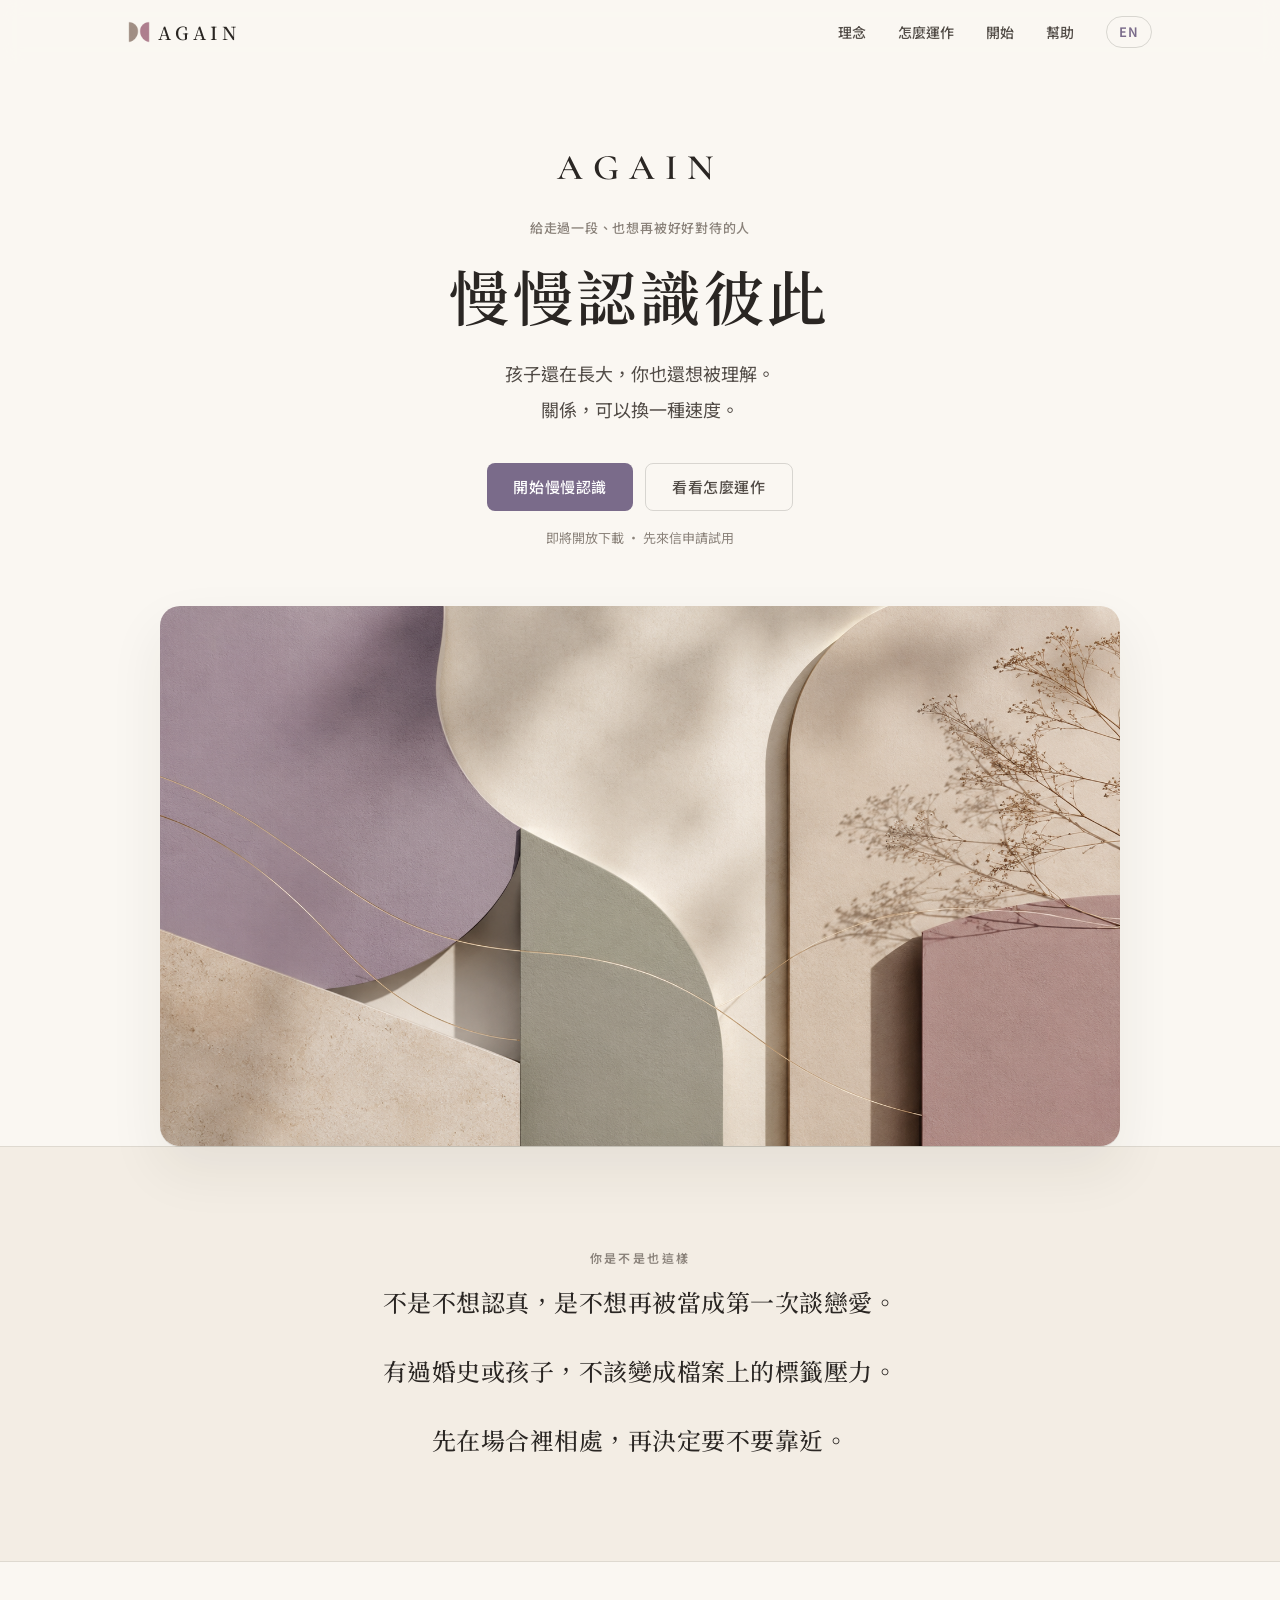
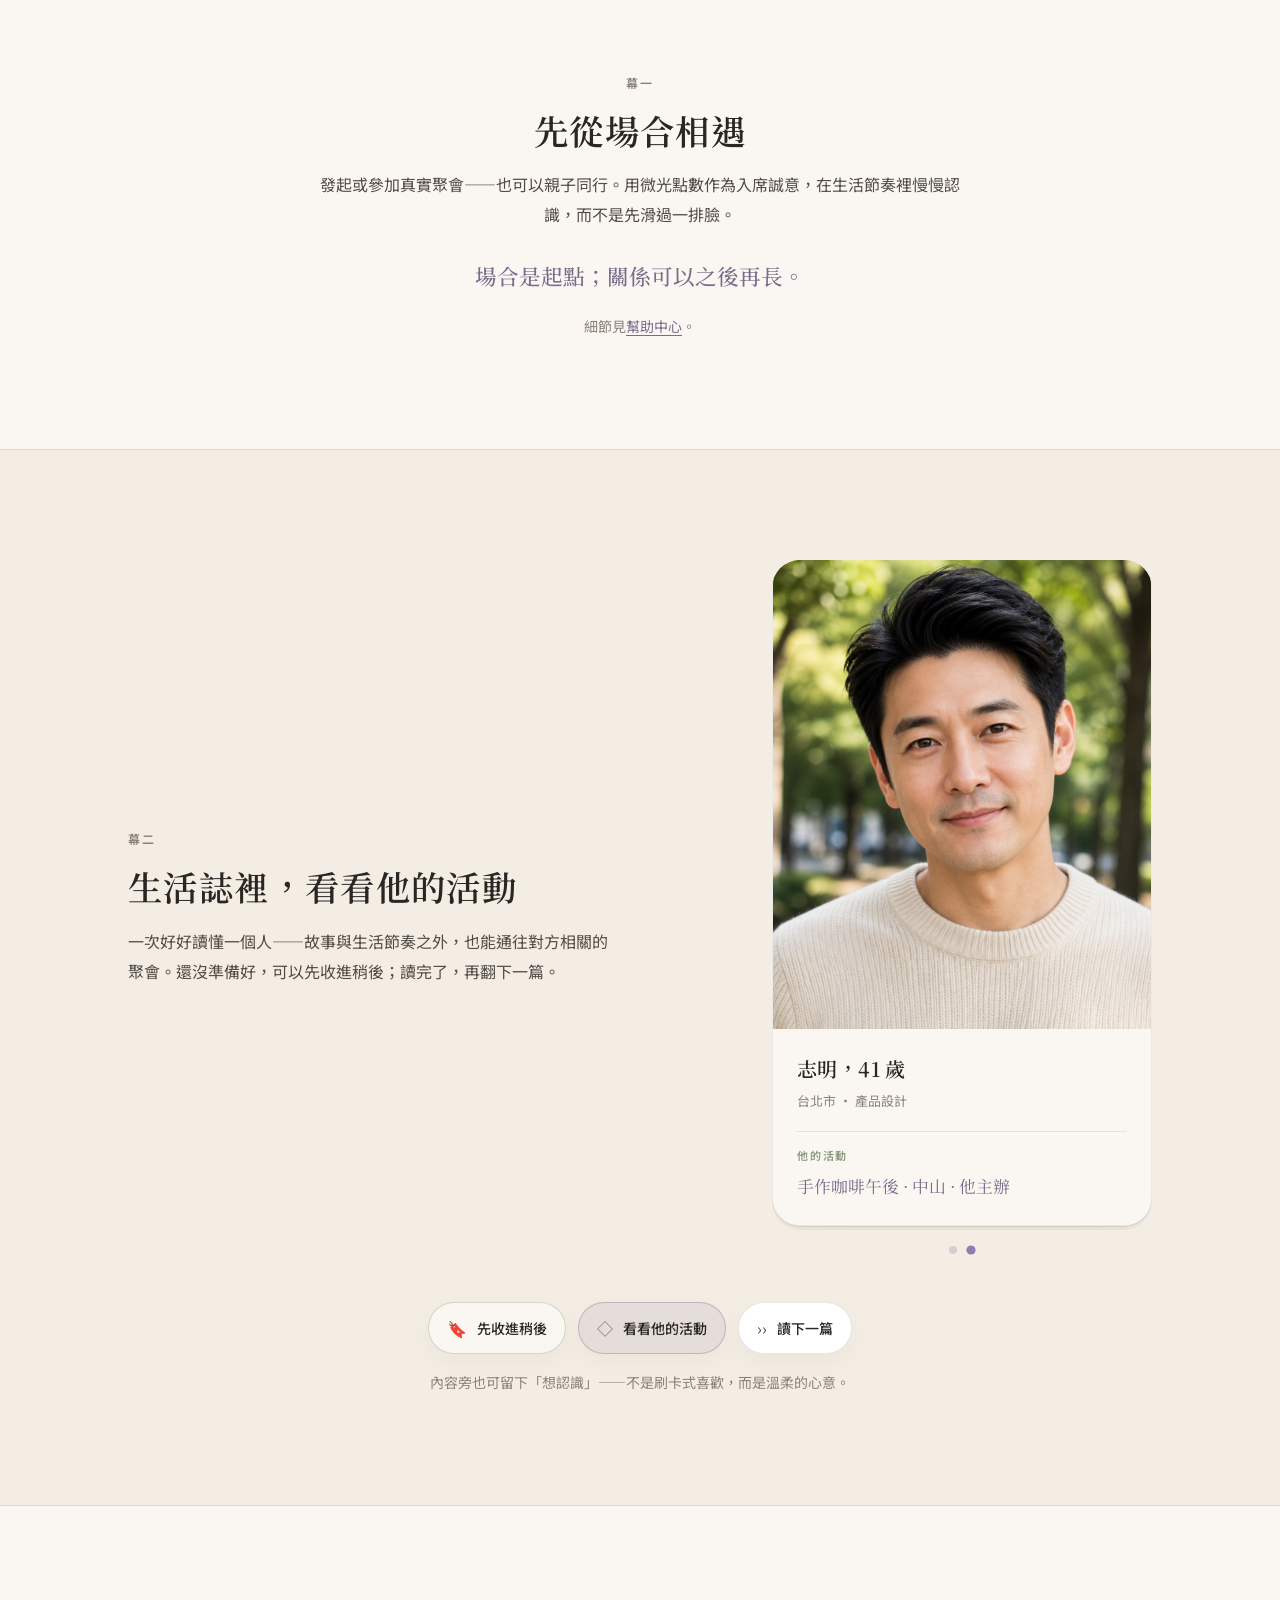
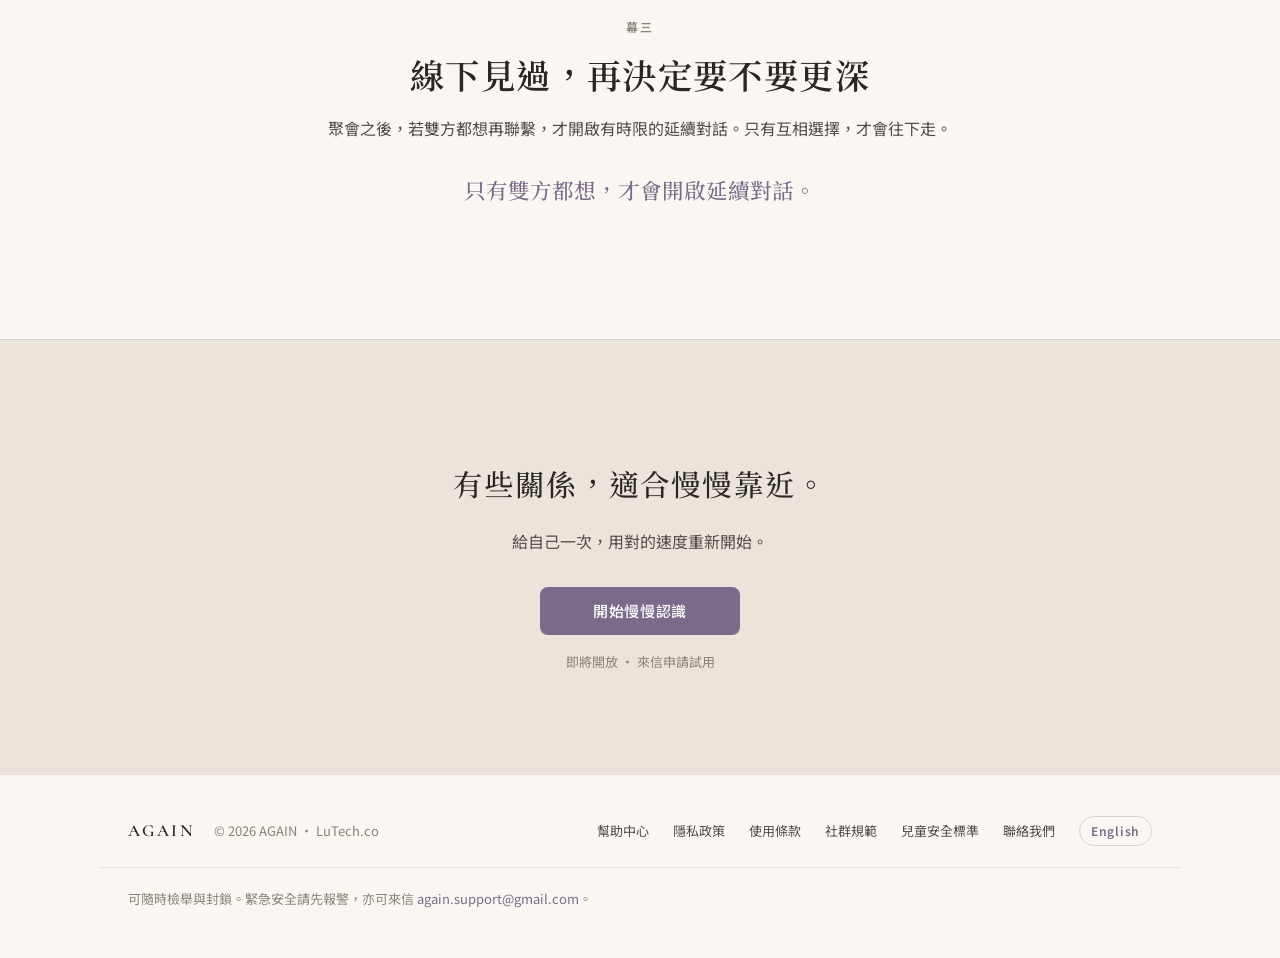
==== commit 15ccbbd5: "docs: 官網對齊活動優先方案 D（場合為先、拿掉 ✕♥ 敘事） Co-authored-by: Cursor <cursoragent@cursor.com>" ====
--- a/index.html
+++ b/index.html
@@ -3,7 +3,7 @@
 <head>
   <meta charset="utf-8" />
   <meta name="viewport" content="width=device-width, initial-scale=1" />
-  <meta name="description" content="AGAIN — 給走過一段、也想再被好好對待的人。慢慢認識彼此：生活誌、先放著、線下見面後再決定。" />
+  <meta name="description" content="AGAIN — 給走過一段、也想再被好好對待的人。先從場合相遇，再以生活誌慢慢認識；線下見過後，才決定要不要更深。" />
   <title>AGAIN — 慢慢認識彼此</title>
   <link rel="icon" href="./favicon.png?v=20260812b" type="image/png" sizes="32x32" />
   <link rel="icon" href="./assets/favicon-192.png?v=20260812b" type="image/png" sizes="192x192" />
@@ -72,17 +72,27 @@
         <ul class="resonate__list">
           <li>不是不想認真，是不想再被當成第一次談戀愛。</li>
           <li>有過婚史或孩子，不該變成檔案上的標籤壓力。</li>
-          <li>先看懂一個人，再決定要不要靠近。</li>
+          <li>先在場合裡相處，再決定要不要靠近。</li>
         </ul>
       </div>
     </section>
 
     <section class="act" id="how">
+      <div class="wrap act__narrow reveal">
+        <p class="eyebrow">幕一</p>
+        <h2 class="act__title">先從場合相遇</h2>
+        <p class="act__lead">發起或參加真實聚會——也可以親子同行。用微光點數作為入席誠意，在生活節奏裡慢慢認識，而不是先滑過一排臉。</p>
+        <p class="act__highlight">場合是起點；關係可以之後再長。</p>
+        <p class="act__aside">細節見<a href="help.html">幫助中心</a>。</p>
+      </div>
+    </section>
+
+    <section class="act act--alt">
       <div class="wrap act__grid reveal">
         <div class="act__copy">
-          <p class="eyebrow">幕一</p>
-          <h2 class="act__title">個人頁，像一本生活誌</h2>
-          <p class="act__lead">一次好好認識一個人——用故事與生活節奏，而不是一排標籤。</p>
+          <p class="eyebrow">幕二</p>
+          <h2 class="act__title">生活誌裡，看看他的活動</h2>
+          <p class="act__lead">一次好好讀懂一個人——故事與生活節奏之外，也能通往對方相關的聚會。還沒準備好，可以先收進稍後；讀完了，再翻下一篇。</p>
         </div>
         <aside class="lookbook-preview" data-lookbook-carousel aria-label="生活誌預覽示意">
           <div class="lookbook-preview__stage">
@@ -94,8 +104,8 @@
                 <p class="lookbook-preview__name">雅婷，38 歲</p>
                 <p class="lookbook-preview__meta">台北市 · 大安區</p>
                 <div class="lookbook-preview__reason">
-                  <p class="lookbook-preview__reason-label">本次推薦主因</p>
-                  <p class="lookbook-preview__reason-text">都願意讓關係依孩子節奏自然靠近</p>
+                  <p class="lookbook-preview__reason-label">他的活動</p>
+                  <p class="lookbook-preview__reason-text">週末樹蔭散步 · 大安 · 她有興趣</p>
                 </div>
               </div>
             </div>
@@ -107,8 +117,8 @@
                 <p class="lookbook-preview__name">志明，41 歲</p>
                 <p class="lookbook-preview__meta">台北市 · 產品設計</p>
                 <div class="lookbook-preview__reason">
-                  <p class="lookbook-preview__reason-label">本次推薦主因</p>
-                  <p class="lookbook-preview__reason-text">都喜歡把日子過好，也期待慢慢靠近</p>
+                  <p class="lookbook-preview__reason-label">他的活動</p>
+                  <p class="lookbook-preview__reason-text">手作咖啡午後 · 中山 · 他主辦</p>
                 </div>
               </div>
             </div>
@@ -119,27 +129,22 @@
           </div>
         </aside>
       </div>
-    </section>
-
-    <section class="act act--alt">
-      <div class="wrap act__stack reveal">
-        <p class="eyebrow">幕二</p>
-        <h2 class="act__title">還沒準備好說喜歡，也可以先放著</h2>
-        <p class="act__lead">慢速發現，不鼓勵無止盡滑動。你的節奏，由你決定。</p>
+      <div class="wrap act__stack reveal" style="padding-top: 0.5rem;">
         <ul class="pace-row">
-          <li class="pace-chip">
-            <span class="pace-chip__mark" aria-hidden="true">✕</span>
-            <span class="pace-chip__label">先看下一位</span>
-          </li>
           <li class="pace-chip pace-chip--soft">
-            <span class="pace-chip__mark" aria-hidden="true">◇</span>
-            <span class="pace-chip__label">先放著<span class="pace-chip__hint">不通知對方</span></span>
+            <span class="pace-chip__mark" aria-hidden="true">🔖</span>
+            <span class="pace-chip__label">先收進稍後</span>
           </li>
           <li class="pace-chip pace-chip--heart">
-            <span class="pace-chip__mark" aria-hidden="true">♥</span>
-            <span class="pace-chip__label">慢慢認識彼此</span>
+            <span class="pace-chip__mark" aria-hidden="true">◇</span>
+            <span class="pace-chip__label">看看他的活動</span>
+          </li>
+          <li class="pace-chip">
+            <span class="pace-chip__mark" aria-hidden="true">››</span>
+            <span class="pace-chip__label">讀下一篇</span>
           </li>
         </ul>
+        <p class="act__aside" style="margin-top: 1rem;">內容旁也可留下「想認識」——不是刷卡式喜歡，而是溫柔的心意。</p>
       </div>
     </section>
 
@@ -147,9 +152,8 @@
       <div class="wrap act__narrow reveal">
         <p class="eyebrow">幕三</p>
         <h2 class="act__title">線下見過，再決定要不要更深</h2>
-        <p class="act__lead">發起或參加真實聚會——也可以親子同行。見過面之後，若雙方都想再聯繫，才開啟有時限的延續對話。</p>
+        <p class="act__lead">聚會之後，若雙方都想再聯繫，才開啟有時限的延續對話。只有互相選擇，才會往下走。</p>
         <p class="act__highlight">只有雙方都想，才會開啟延續對話。</p>
-        <p class="act__aside">活動入席使用微光點數作為誠意金；細節見<a href="help.html">幫助中心</a>。</p>
       </div>
     </section>
 
--- a/styles.css
+++ b/styles.css
@@ -743,6 +743,18 @@
   background: var(--paper);
 }
 
+.legal-bar {
+  display: flex;
+  align-items: center;
+  justify-content: space-between;
+  gap: 16px;
+  margin-bottom: 24px;
+}
+
+.legal-bar .back-link {
+  margin-bottom: 0;
+}
+
 .legal-page h1 {
   font-family: "Noto Serif TC", Georgia, serif;
   font-size: 28px;
@@ -787,6 +799,14 @@
   font-weight: 600;
   margin: 20px 0 8px;
   color: var(--ink-soft);
+}
+
+.legal-page footer {
+  margin-top: 40px;
+  padding-top: 16px;
+  border-top: 1px solid var(--line);
+  font-size: 13px;
+  color: var(--ink-muted);
 }
 
 .btn--sm {
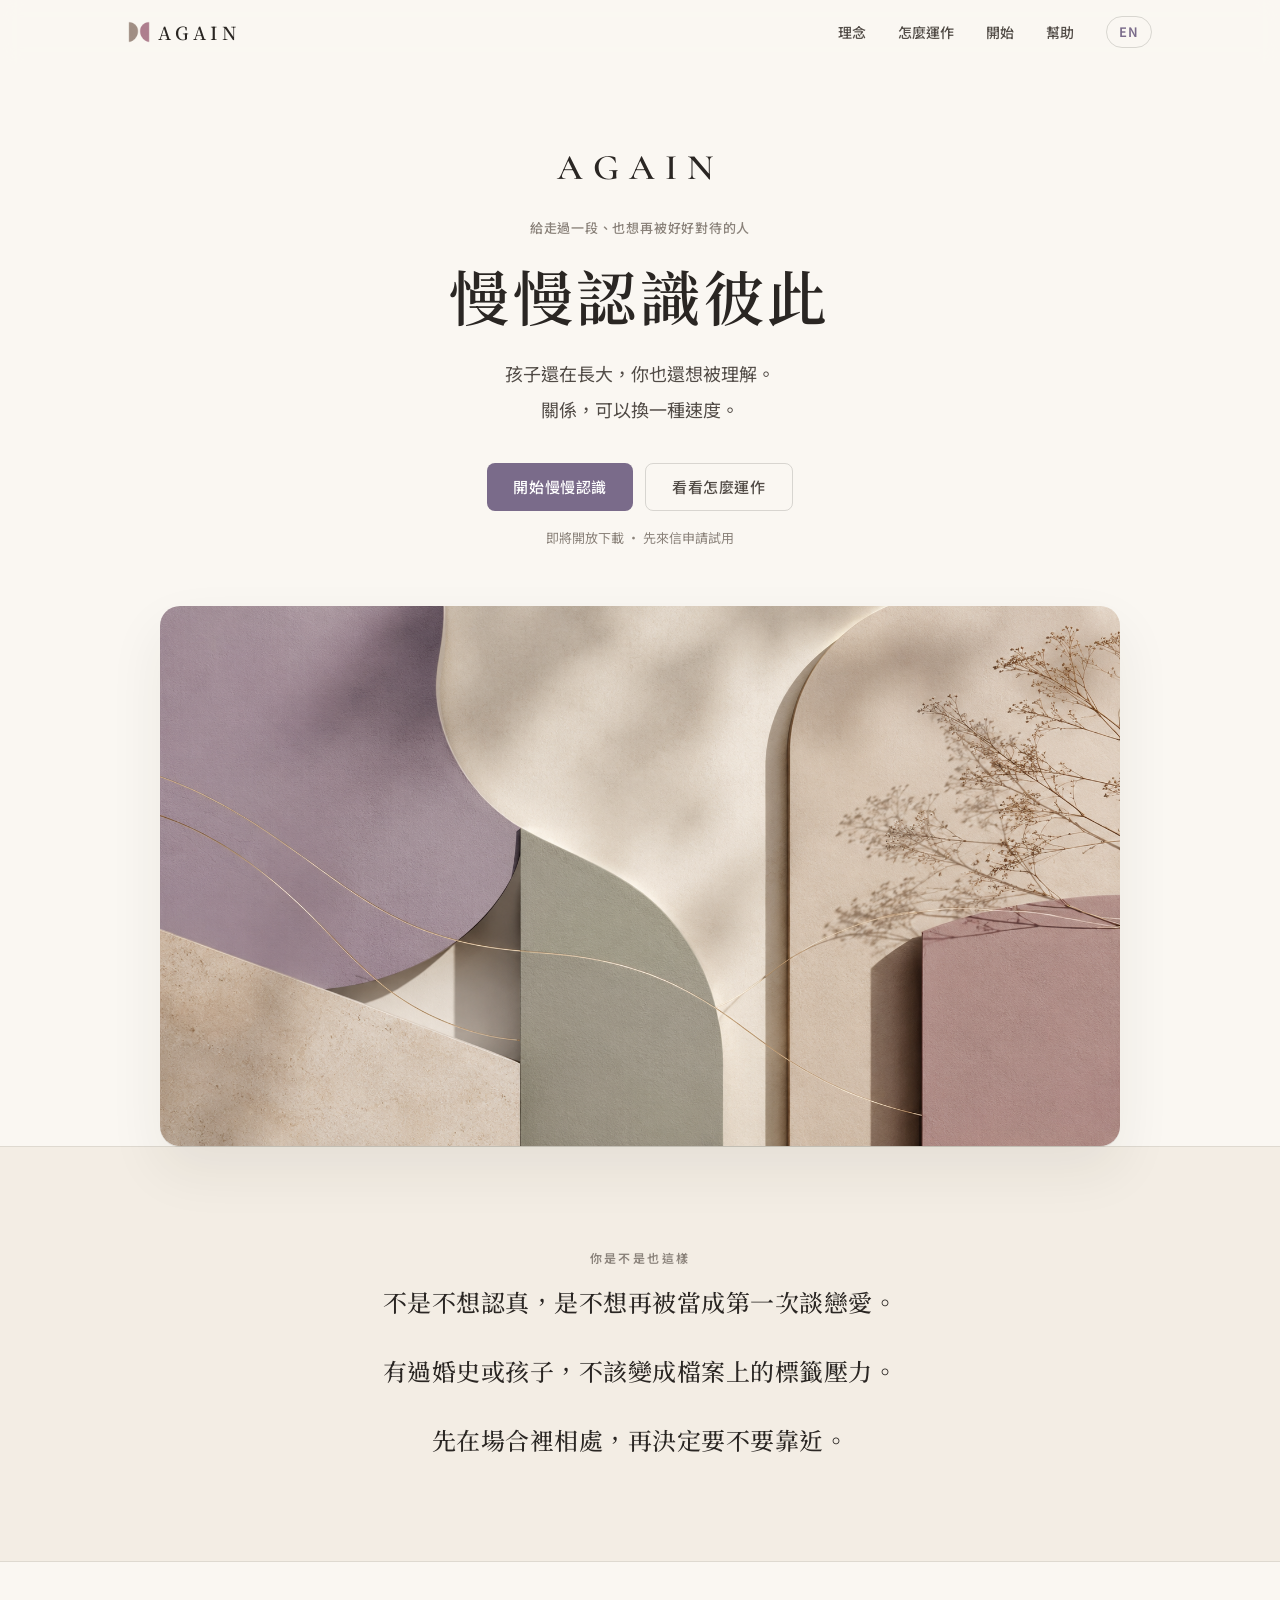
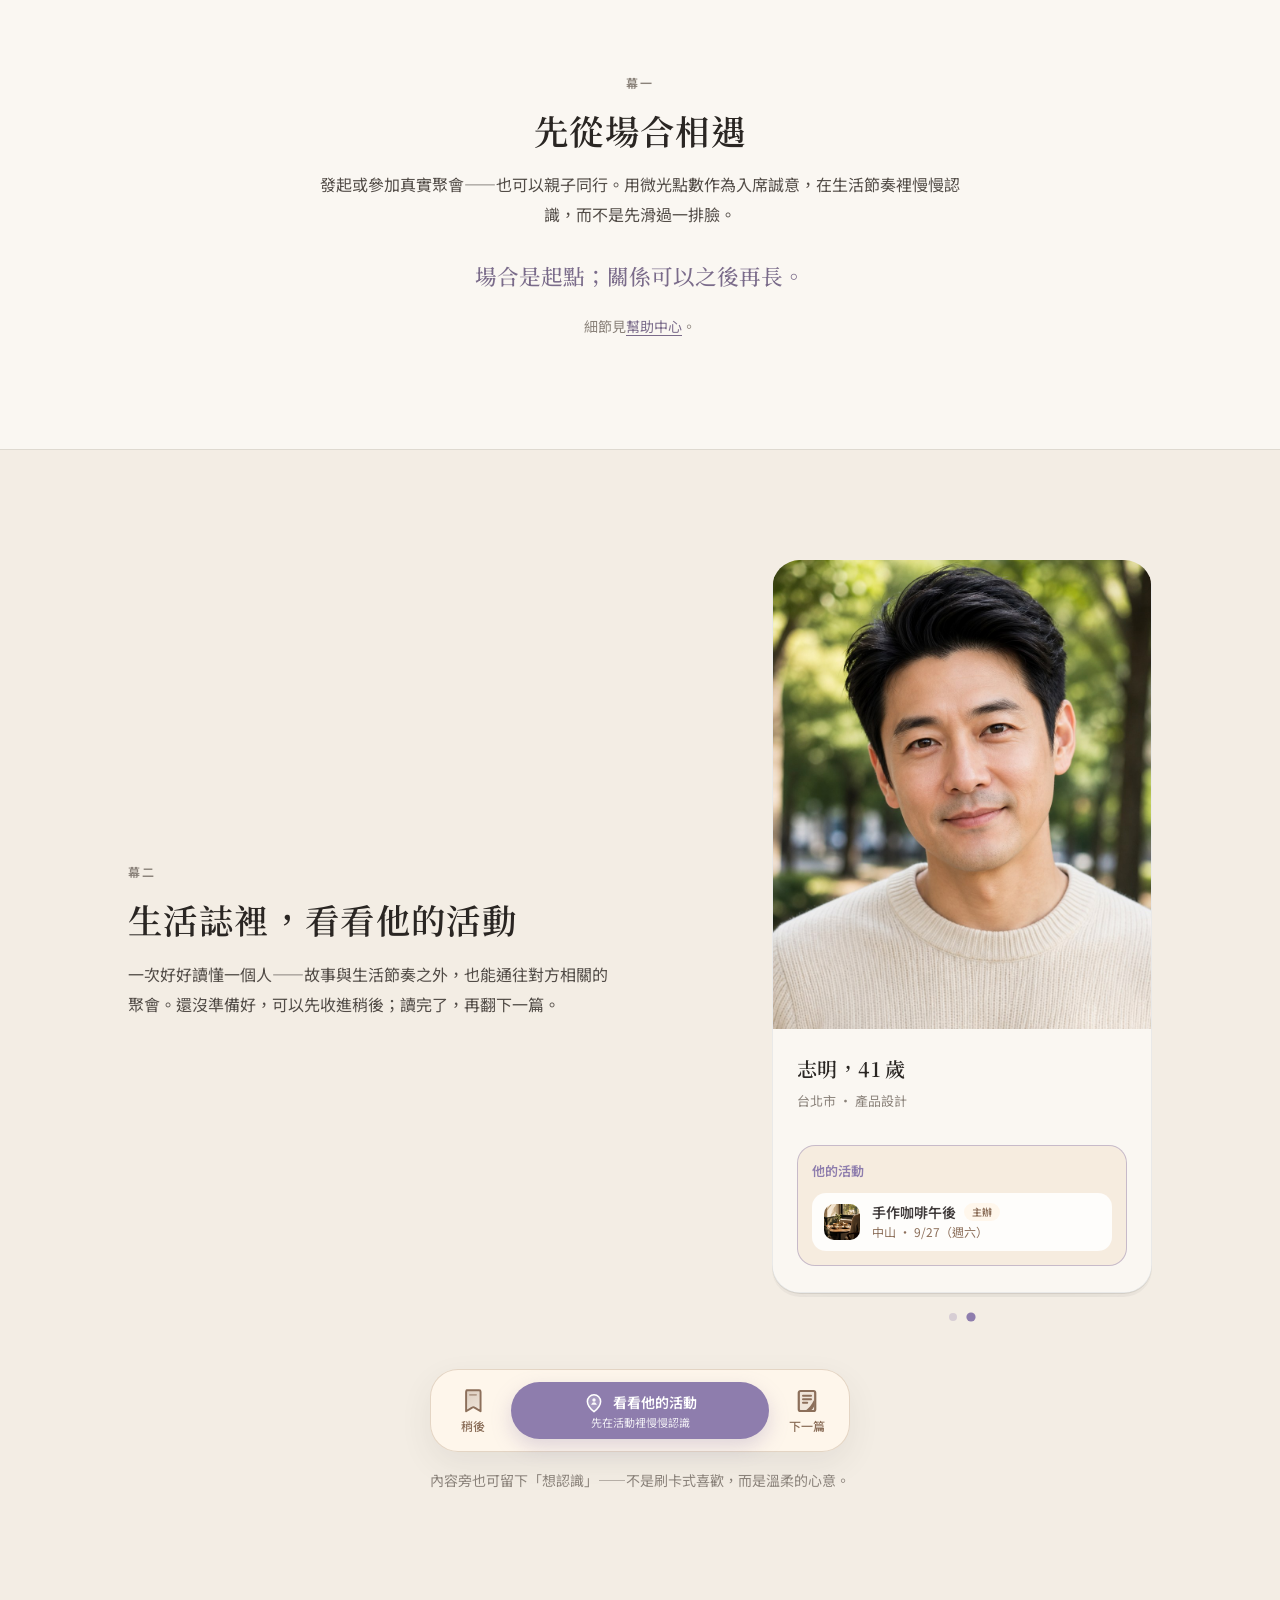
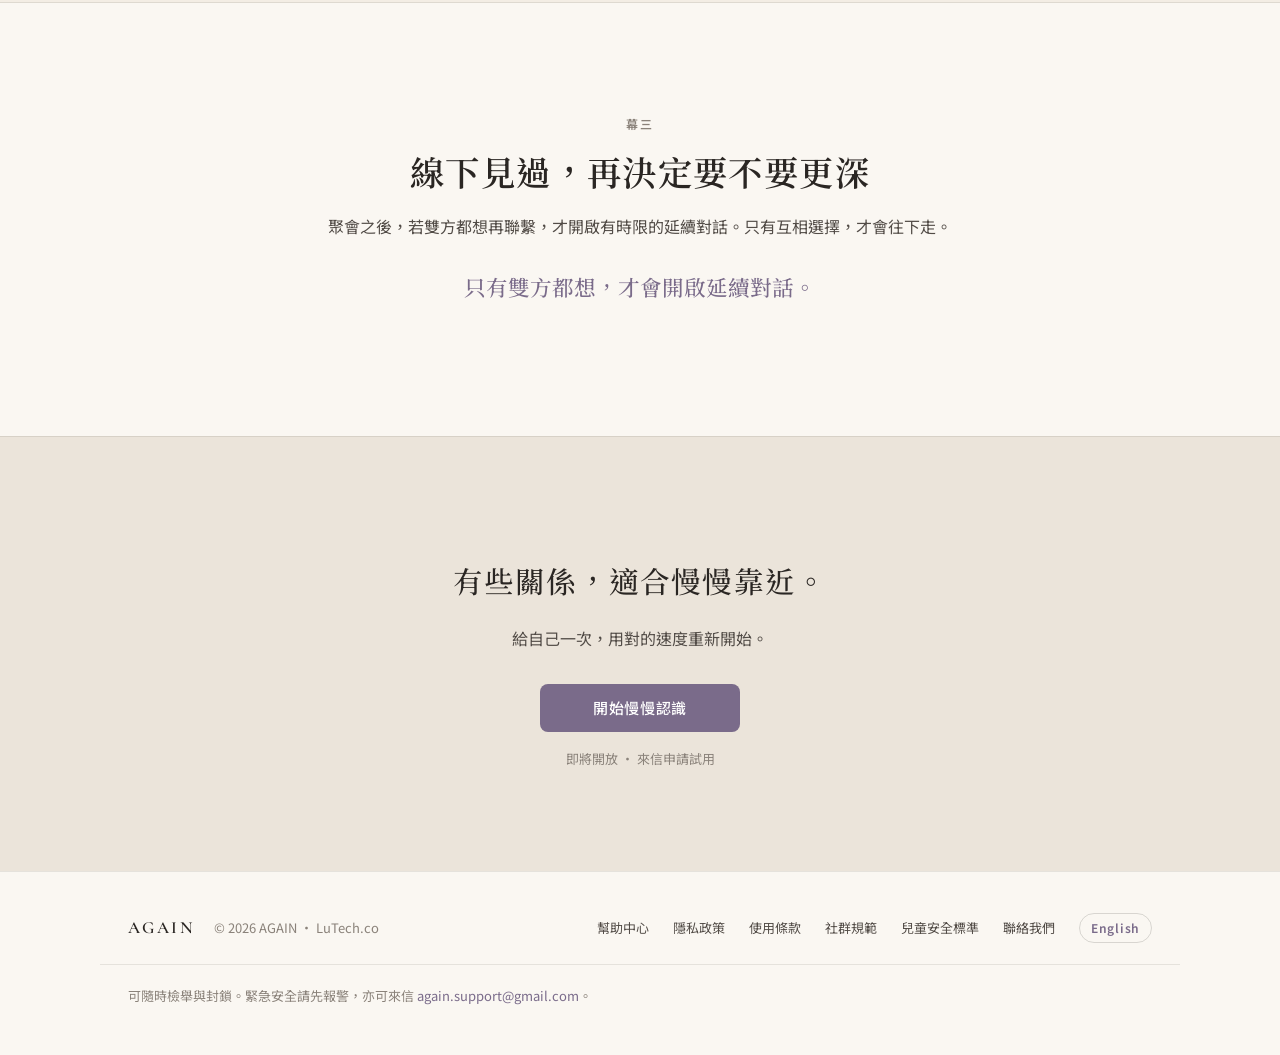
==== commit 910e493d: "docs: 官網發現底欄與他的活動列對齊 App 方案 D UI Co-authored-by: Cursor <cursoragent@cursor.com>" ====
--- a/index.html
+++ b/index.html
@@ -12,7 +12,7 @@
   <link rel="preconnect" href="https://fonts.googleapis.com" />
   <link rel="preconnect" href="https://fonts.gstatic.com" crossorigin />
   <link href="https://fonts.googleapis.com/css2?family=Cormorant+Garamond:wght@500;600;700&family=Noto+Sans+TC:wght@400;500;600&family=Noto+Serif+TC:wght@500;600&display=swap" rel="stylesheet" />
-  <link rel="stylesheet" href="./styles.css?v=20260812header" />
+  <link rel="stylesheet" href="./styles.css?v=20260910d" />
 </head>
 <body class="landing">
 
@@ -103,9 +103,29 @@
               <div class="lookbook-preview__body">
                 <p class="lookbook-preview__name">雅婷，38 歲</p>
                 <p class="lookbook-preview__meta">台北市 · 大安區</p>
-                <div class="lookbook-preview__reason">
-                  <p class="lookbook-preview__reason-label">他的活動</p>
-                  <p class="lookbook-preview__reason-text">週末樹蔭散步 · 大安 · 她有興趣</p>
+                <div class="his-activities" aria-label="他的活動">
+                  <div class="his-activities__head">
+                    <p class="his-activities__title">他的活動</p>
+                  </div>
+                  <ul class="his-activities__list">
+                    <li class="his-activities__row">
+                      <img
+                        class="his-activities__thumb"
+                        src="./assets/activityCategories/park_walk.webp"
+                        alt=""
+                        width="72"
+                        height="72"
+                        decoding="async"
+                      />
+                      <div class="his-activities__copy">
+                        <div class="his-activities__title-row">
+                          <span class="his-activities__name">週末樹蔭散步</span>
+                          <span class="his-activities__badge">有興趣</span>
+                        </div>
+                        <p class="his-activities__meta-line">大安 · 9/20（週六）</p>
+                      </div>
+                    </li>
+                  </ul>
                 </div>
               </div>
             </div>
@@ -116,9 +136,29 @@
               <div class="lookbook-preview__body">
                 <p class="lookbook-preview__name">志明，41 歲</p>
                 <p class="lookbook-preview__meta">台北市 · 產品設計</p>
-                <div class="lookbook-preview__reason">
-                  <p class="lookbook-preview__reason-label">他的活動</p>
-                  <p class="lookbook-preview__reason-text">手作咖啡午後 · 中山 · 他主辦</p>
+                <div class="his-activities" aria-label="他的活動">
+                  <div class="his-activities__head">
+                    <p class="his-activities__title">他的活動</p>
+                  </div>
+                  <ul class="his-activities__list">
+                    <li class="his-activities__row">
+                      <img
+                        class="his-activities__thumb"
+                        src="./assets/activityCategories/coffee_chat.webp"
+                        alt=""
+                        width="72"
+                        height="72"
+                        decoding="async"
+                      />
+                      <div class="his-activities__copy">
+                        <div class="his-activities__title-row">
+                          <span class="his-activities__name">手作咖啡午後</span>
+                          <span class="his-activities__badge">主辦</span>
+                        </div>
+                        <p class="his-activities__meta-line">中山 · 9/27（週六）</p>
+                      </div>
+                    </li>
+                  </ul>
                 </div>
               </div>
             </div>
@@ -130,20 +170,69 @@
         </aside>
       </div>
       <div class="wrap act__stack reveal" style="padding-top: 0.5rem;">
-        <ul class="pace-row">
-          <li class="pace-chip pace-chip--soft">
-            <span class="pace-chip__mark" aria-hidden="true">🔖</span>
-            <span class="pace-chip__label">先收進稍後</span>
-          </li>
-          <li class="pace-chip pace-chip--heart">
-            <span class="pace-chip__mark" aria-hidden="true">◇</span>
-            <span class="pace-chip__label">看看他的活動</span>
-          </li>
-          <li class="pace-chip">
-            <span class="pace-chip__mark" aria-hidden="true">››</span>
-            <span class="pace-chip__label">讀下一篇</span>
-          </li>
-        </ul>
+        <div class="discover-dock" role="group" aria-label="發現頁決策列示意">
+          <div class="discover-dock__side">
+            <svg class="discover-dock__icon" viewBox="0 0 18 24" aria-hidden="true" focusable="false">
+              <defs>
+                <linearGradient id="bmFillZh" x1="3" y1="2" x2="15" y2="22" gradientUnits="userSpaceOnUse">
+                  <stop offset="0" stop-color="#8C6F5A" stop-opacity="0.3" />
+                  <stop offset="1" stop-color="#8C6F5A" stop-opacity="0.12" />
+                </linearGradient>
+              </defs>
+              <path
+                d="M3.4 2.4h11.2c.7 0 1.2.5 1.2 1.2v17.6l-5.4-3.3a2 2 0 0 0-2.2 0l-5.4 3.3V3.6c0-.7.5-1.2 1.2-1.2z"
+                fill="url(#bmFillZh)"
+                stroke="#8C6F5A"
+                stroke-width="1.75"
+                stroke-linejoin="round"
+              />
+              <path d="M6.2 6.4h5.6" stroke="#8C6F5A" stroke-width="1.6" stroke-linecap="round" opacity="0.55" />
+            </svg>
+            <span class="discover-dock__side-label">稍後</span>
+          </div>
+          <div class="discover-dock__main">
+            <div class="discover-dock__main-inner">
+              <svg class="discover-dock__icon discover-dock__icon--main" viewBox="0 0 24 24" aria-hidden="true" focusable="false">
+                <path
+                  d="M12 21.5s-7.2-5.8-7.2-11.2a7.2 7.2 0 1 1 14.4 0c0 5.4-7.2 11.2-7.2 11.2z"
+                  fill="#FFFFFF"
+                  fill-opacity="0.22"
+                  stroke="#FFFFFF"
+                  stroke-width="1.7"
+                  stroke-linejoin="round"
+                />
+                <circle cx="12" cy="8.8" r="1.85" fill="#FFFFFF" fill-opacity="0.95" />
+                <path
+                  d="M8.9 14c.7-1.85 1.9-2.75 3.1-2.75s2.4.9 3.1 2.75"
+                  fill="#FFFFFF"
+                  fill-opacity="0.95"
+                />
+              </svg>
+              <span class="discover-dock__main-label">看看他的活動</span>
+            </div>
+            <span class="discover-dock__sub">先在活動裡慢慢認識</span>
+          </div>
+          <div class="discover-dock__side">
+            <svg class="discover-dock__icon" viewBox="0 0 18 24" aria-hidden="true" focusable="false">
+              <path
+                d="M3.2 3h11.6A1.6 1.6 0 0 1 16.4 4.6v14.8a1.6 1.6 0 0 1-1.6 1.6H3.2A1.6 1.6 0 0 1 1.6 19.4V4.6A1.6 1.6 0 0 1 3.2 3z"
+                fill="#8C6F5A"
+                fill-opacity="0.12"
+                stroke="#8C6F5A"
+                stroke-width="2"
+                stroke-linejoin="round"
+              />
+              <path d="M5.4 7.2h7.2" stroke="#8C6F5A" stroke-width="1.8" stroke-linecap="round" />
+              <path d="M5.4 10.4h7.2" stroke="#8C6F5A" stroke-width="1.8" stroke-linecap="round" />
+              <path d="M5.4 13.6h3.8" stroke="#8C6F5A" stroke-width="1.8" stroke-linecap="round" />
+              <path
+                d="M7.6 20.8C10.4 18.8 13.2 15.6 15.2 11.4C16.2 13.8 16 16.8 14.2 19C12.4 21.2 9.8 21.8 7.6 20.8Z"
+                fill="#8C6F5A"
+              />
+            </svg>
+            <span class="discover-dock__side-label">下一篇</span>
+          </div>
+        </div>
         <p class="act__aside" style="margin-top: 1rem;">內容旁也可留下「想認識」——不是刷卡式喜歡，而是溫柔的心意。</p>
       </div>
     </section>
--- a/styles.css
+++ b/styles.css
@@ -703,6 +703,26 @@
 
   .pace-chip { justify-content: flex-start; }
 
+  .discover-dock {
+    max-width: 360px;
+    gap: 6px;
+    padding: 10px 10px;
+  }
+
+  .discover-dock__main-label {
+    font-size: 13px;
+    white-space: normal;
+    text-align: center;
+  }
+
+  .discover-dock__sub {
+    font-size: 10px;
+  }
+
+  .his-activities__name {
+    font-size: 13px;
+  }
+
   .pillar-item {
     grid-template-columns: 40px 1fr;
     gap: 16px;
@@ -1060,8 +1080,178 @@
   color: var(--accent);
 }
 
-/* Pace chips (act two) */
-
+/* 「他的活動」列 — 對齊 App ProfileHisActivities */
+.his-activities {
+  margin-top: 14px;
+  padding: 14px;
+  border-radius: 18px;
+  border: 1px solid rgba(142, 125, 173, 0.45);
+  background: rgba(243, 227, 207, 0.55);
+}
+
+.his-activities__head {
+  display: flex;
+  align-items: center;
+  justify-content: space-between;
+  margin-bottom: 10px;
+}
+
+.his-activities__title {
+  margin: 0;
+  font-size: 13px;
+  font-weight: 600;
+  color: #8E7DAD;
+}
+
+.his-activities__list {
+  list-style: none;
+  margin: 0;
+  padding: 0;
+  display: flex;
+  flex-direction: column;
+  gap: 8px;
+}
+
+.his-activities__row {
+  display: flex;
+  align-items: center;
+  gap: 12px;
+  min-height: 52px;
+  padding: 10px 12px;
+  border-radius: 14px;
+  background: rgba(255, 255, 255, 0.88);
+}
+
+.his-activities__thumb {
+  width: 36px;
+  height: 36px;
+  border-radius: 10px;
+  object-fit: cover;
+  background: #FFF7EC;
+  flex-shrink: 0;
+}
+
+.his-activities__copy {
+  min-width: 0;
+  flex: 1;
+}
+
+.his-activities__title-row {
+  display: flex;
+  flex-wrap: wrap;
+  align-items: center;
+  gap: 6px 8px;
+}
+
+.his-activities__name {
+  font-size: 14px;
+  font-weight: 600;
+  color: #3F3A3A;
+  line-height: 1.35;
+}
+
+.his-activities__badge {
+  display: inline-flex;
+  align-items: center;
+  border-radius: 999px;
+  padding: 2px 8px;
+  background: #FFF7EC;
+  font-size: 10px;
+  font-weight: 600;
+  color: #8C6F5A;
+  line-height: 1.4;
+}
+
+.his-activities__meta-line {
+  margin: 2px 0 0;
+  font-size: 12px;
+  line-height: 1.4;
+  color: #8C6F5A;
+}
+
+/* 發現底欄 — 對齊 App DiscoverBlurDecisionBar */
+.discover-dock {
+  display: flex;
+  align-items: center;
+  justify-content: space-between;
+  gap: 10px;
+  max-width: 420px;
+  margin: 40px auto 0;
+  padding: 12px 14px;
+  border-radius: 28px;
+  border: 1px solid rgba(226, 210, 192, 0.9);
+  background: rgba(255, 247, 236, 0.92);
+  box-shadow: 0 12px 32px rgba(63, 58, 58, 0.08);
+}
+
+.discover-dock__side {
+  flex: 0 0 auto;
+  min-width: 56px;
+  display: flex;
+  flex-direction: column;
+  align-items: center;
+  justify-content: center;
+  gap: 4px;
+  padding: 4px 6px;
+}
+
+.discover-dock__icon {
+  width: 20px;
+  height: 28px;
+  display: block;
+}
+
+.discover-dock__icon--main {
+  width: 22px;
+  height: 22px;
+}
+
+.discover-dock__side-label {
+  font-size: 12px;
+  font-weight: 500;
+  color: #8C6F5A;
+  line-height: 1.2;
+}
+
+.discover-dock__main {
+  flex: 1 1 auto;
+  min-width: 0;
+  display: flex;
+  flex-direction: column;
+  align-items: center;
+  justify-content: center;
+  gap: 2px;
+  min-height: 52px;
+  padding: 10px 14px;
+  border-radius: 999px;
+  background: #8E7DAD;
+  box-shadow: 0 8px 20px rgba(142, 125, 173, 0.28);
+}
+
+.discover-dock__main-inner {
+  display: flex;
+  align-items: center;
+  justify-content: center;
+  gap: 8px;
+}
+
+.discover-dock__main-label {
+  font-size: 14px;
+  font-weight: 600;
+  color: #fff;
+  line-height: 1.2;
+  white-space: nowrap;
+}
+
+.discover-dock__sub {
+  font-size: 11px;
+  font-weight: 400;
+  color: rgba(255, 255, 255, 0.88);
+  line-height: 1.2;
+  text-align: center;
+}
+
+/* Pace chips (legacy / unused) */
 .pace-row {
   list-style: none;
   margin: 40px 0 0;
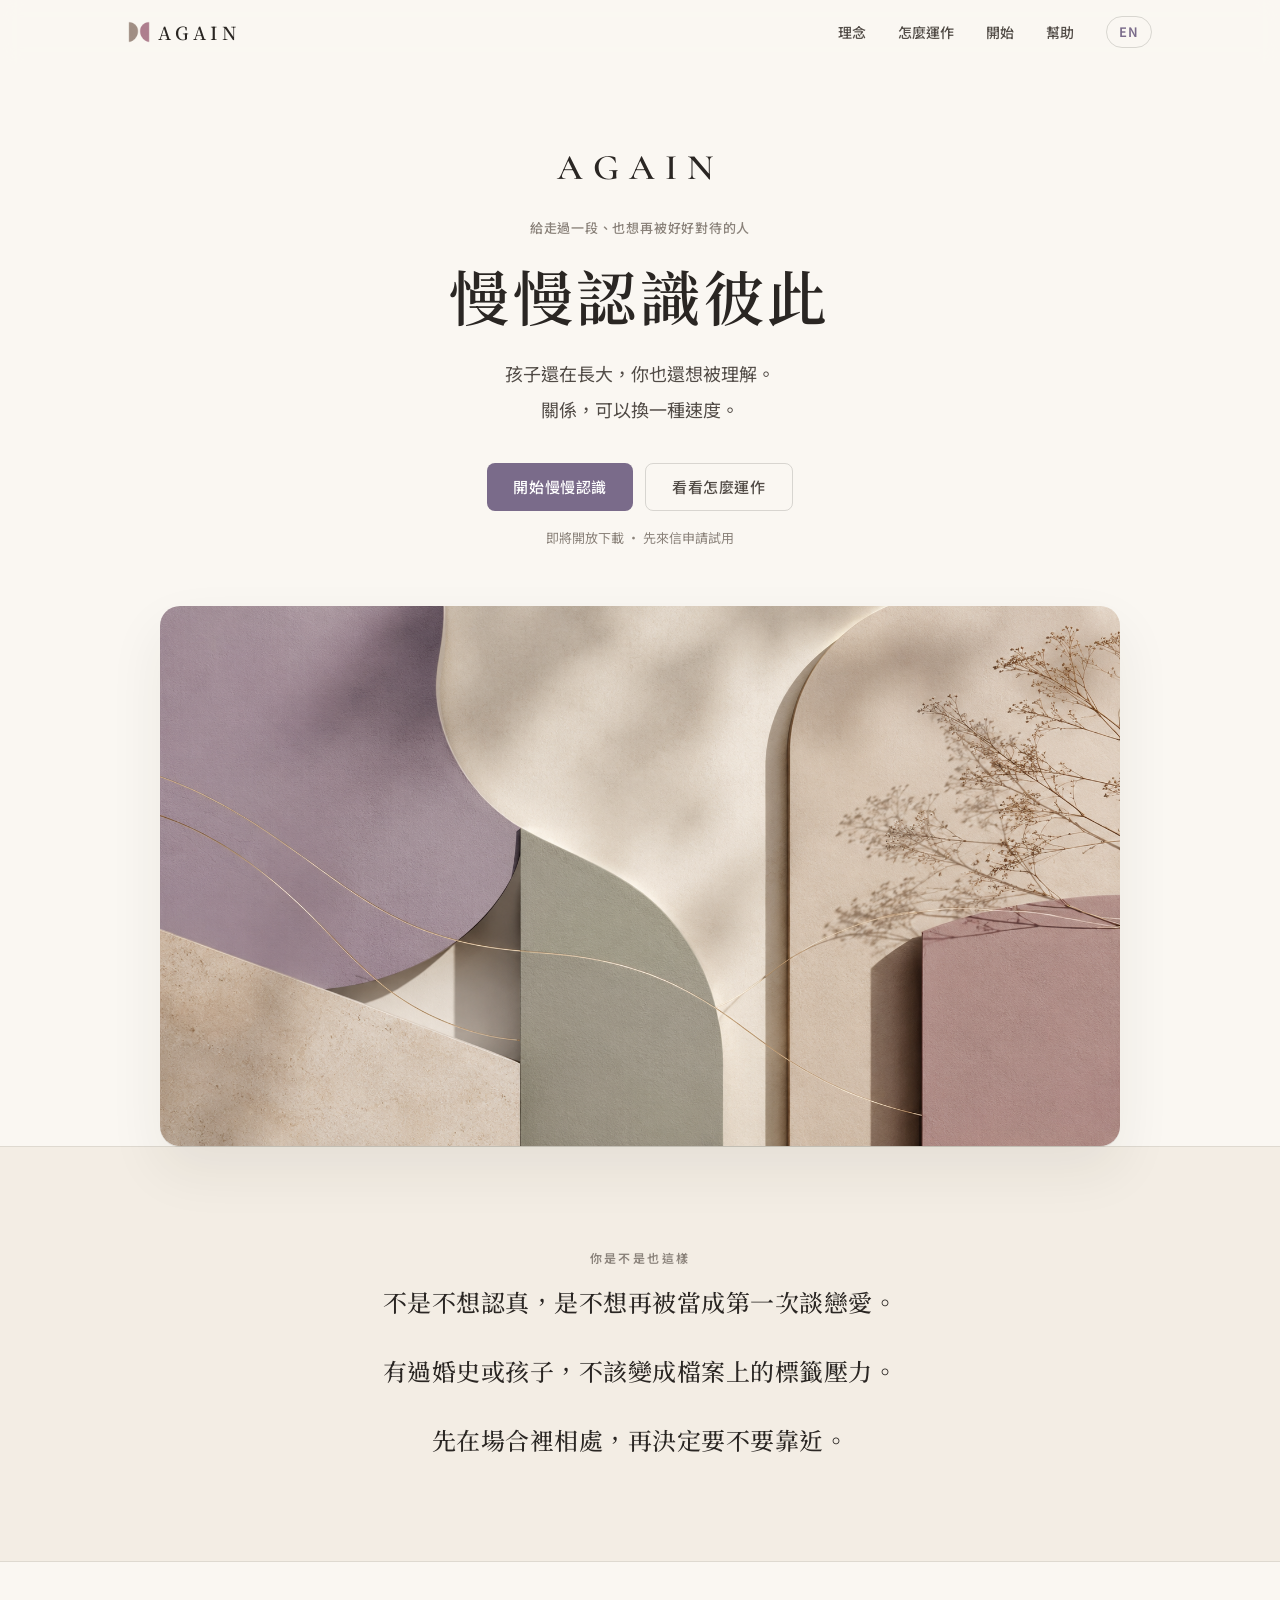
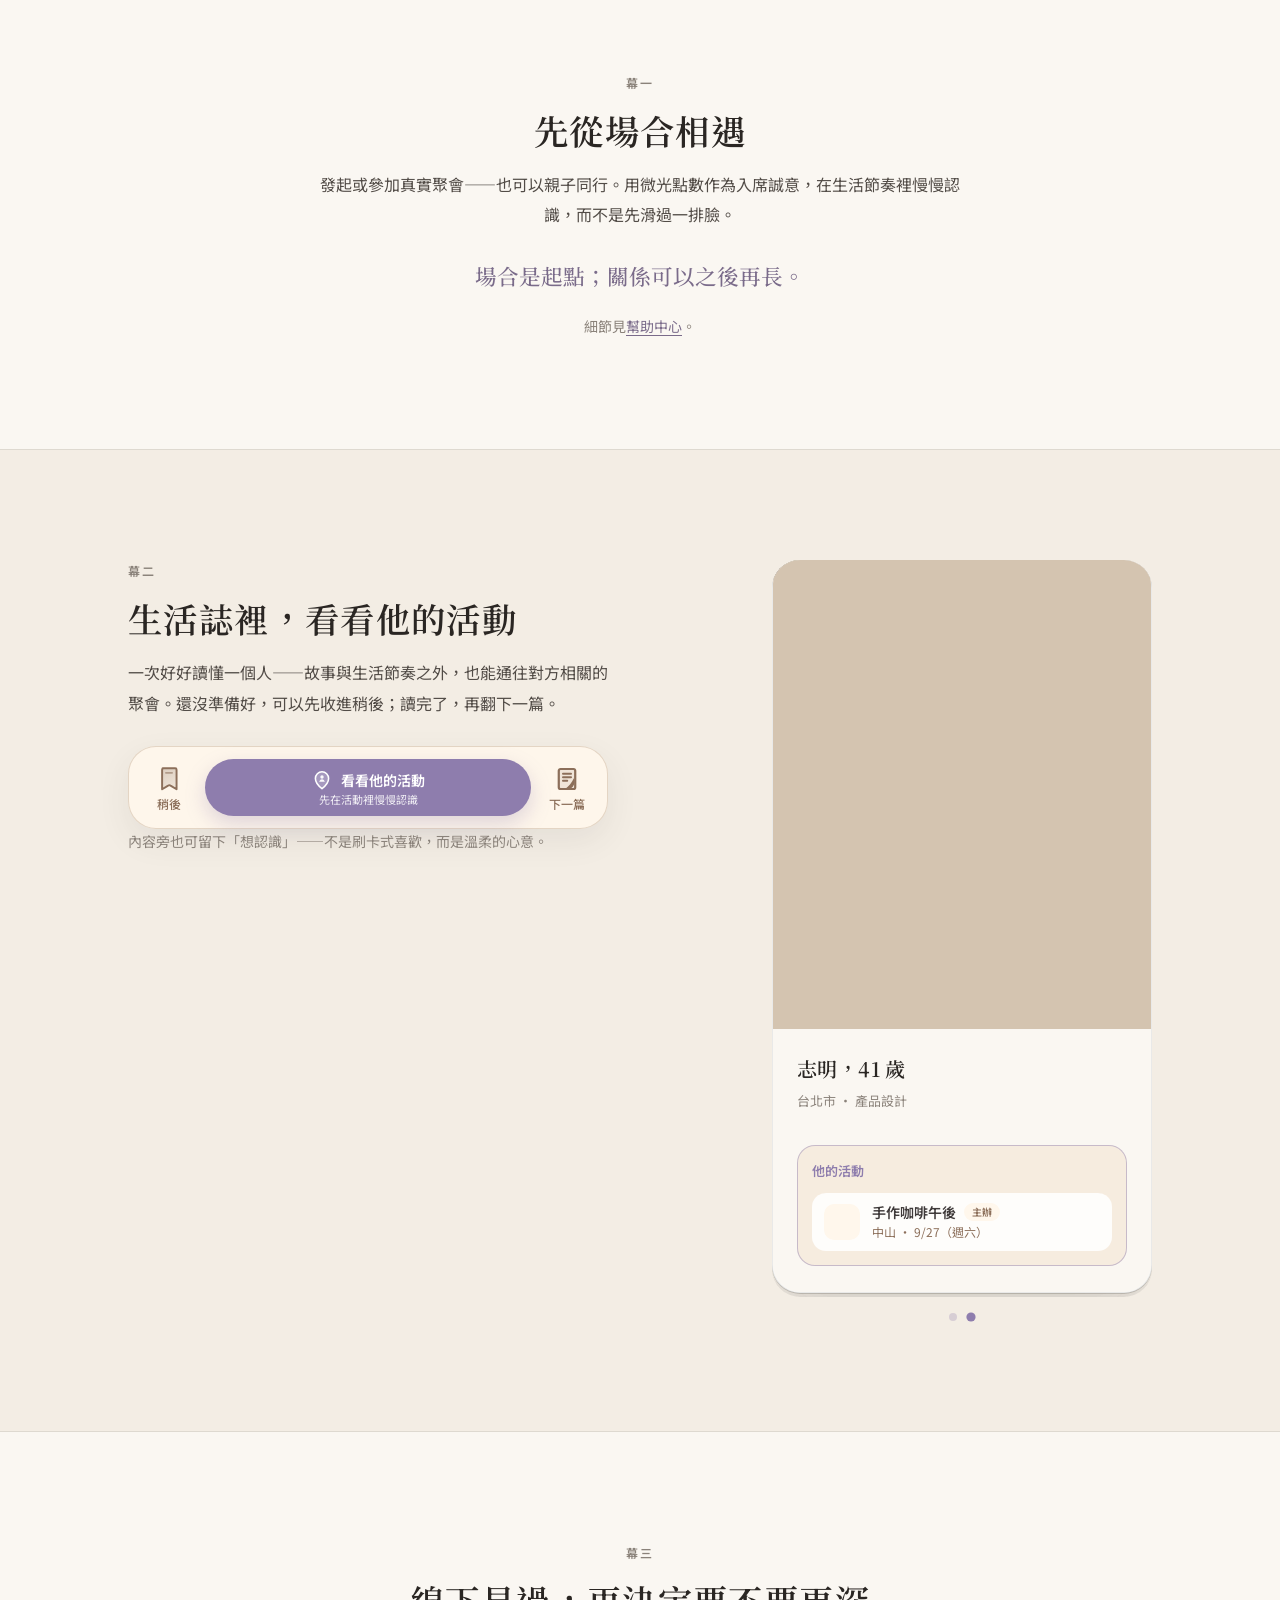
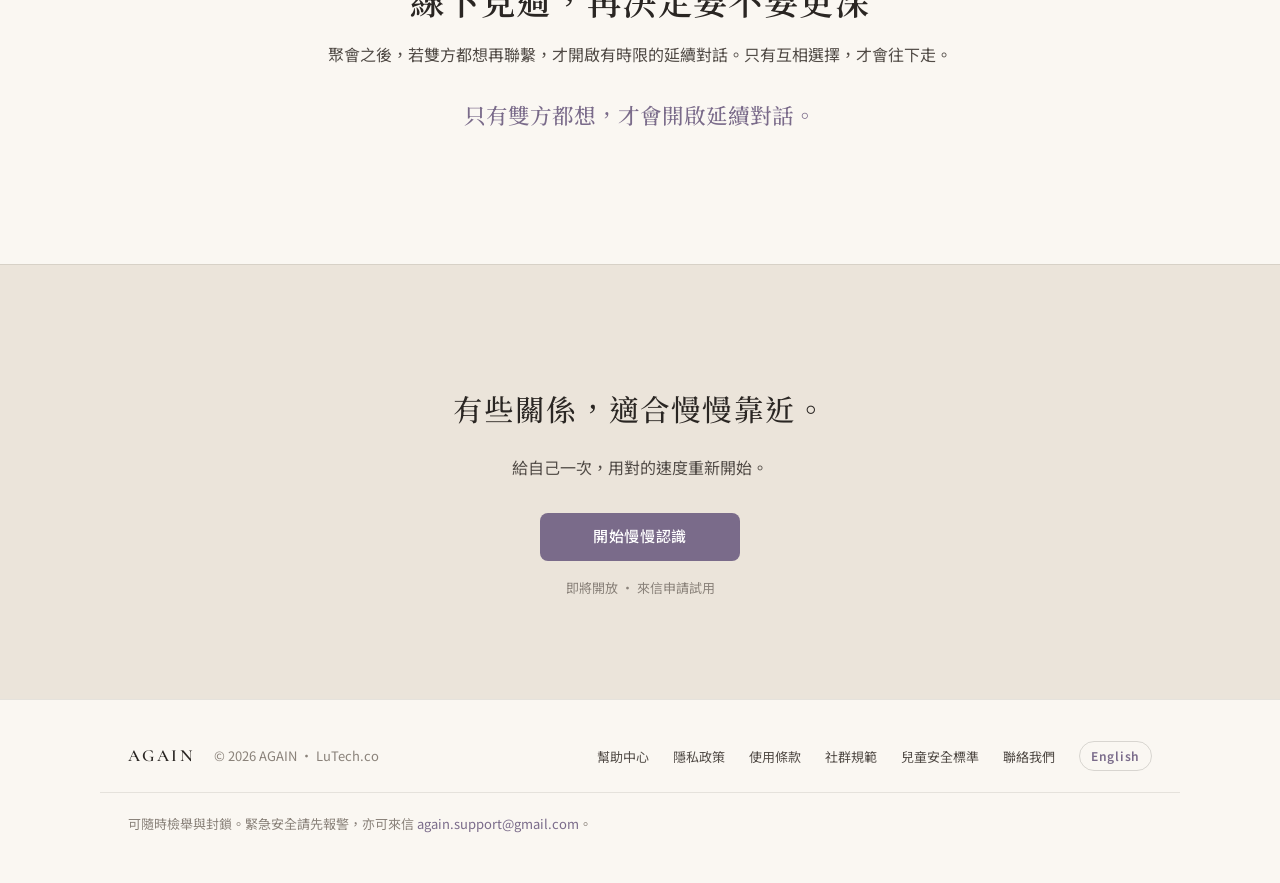
==== commit 2f002b2d: "docs: 發現三鍵移至左側文案下，並強化手機置中排版 Co-authored-by: Cursor <cursoragent@cursor.com>" ====
--- a/index.html
+++ b/index.html
@@ -12,7 +12,7 @@
   <link rel="preconnect" href="https://fonts.googleapis.com" />
   <link rel="preconnect" href="https://fonts.gstatic.com" crossorigin />
   <link href="https://fonts.googleapis.com/css2?family=Cormorant+Garamond:wght@500;600;700&family=Noto+Sans+TC:wght@400;500;600&family=Noto+Serif+TC:wght@500;600&display=swap" rel="stylesheet" />
-  <link rel="stylesheet" href="./styles.css?v=20260910d" />
+  <link rel="stylesheet" href="./styles.css?v=20260910e" />
 </head>
 <body class="landing">
 
@@ -93,6 +93,70 @@
           <p class="eyebrow">幕二</p>
           <h2 class="act__title">生活誌裡，看看他的活動</h2>
           <p class="act__lead">一次好好讀懂一個人——故事與生活節奏之外，也能通往對方相關的聚會。還沒準備好，可以先收進稍後；讀完了，再翻下一篇。</p>
+          <div class="discover-dock" role="group" aria-label="發現頁決策列示意">
+            <div class="discover-dock__side">
+              <svg class="discover-dock__icon" viewBox="0 0 18 24" aria-hidden="true" focusable="false">
+                <defs>
+                  <linearGradient id="bmFillZh" x1="3" y1="2" x2="15" y2="22" gradientUnits="userSpaceOnUse">
+                    <stop offset="0" stop-color="#8C6F5A" stop-opacity="0.3" />
+                    <stop offset="1" stop-color="#8C6F5A" stop-opacity="0.12" />
+                  </linearGradient>
+                </defs>
+                <path
+                  d="M3.4 2.4h11.2c.7 0 1.2.5 1.2 1.2v17.6l-5.4-3.3a2 2 0 0 0-2.2 0l-5.4 3.3V3.6c0-.7.5-1.2 1.2-1.2z"
+                  fill="url(#bmFillZh)"
+                  stroke="#8C6F5A"
+                  stroke-width="1.75"
+                  stroke-linejoin="round"
+                />
+                <path d="M6.2 6.4h5.6" stroke="#8C6F5A" stroke-width="1.6" stroke-linecap="round" opacity="0.55" />
+              </svg>
+              <span class="discover-dock__side-label">稍後</span>
+            </div>
+            <div class="discover-dock__main">
+              <div class="discover-dock__main-inner">
+                <svg class="discover-dock__icon discover-dock__icon--main" viewBox="0 0 24 24" aria-hidden="true" focusable="false">
+                  <path
+                    d="M12 21.5s-7.2-5.8-7.2-11.2a7.2 7.2 0 1 1 14.4 0c0 5.4-7.2 11.2-7.2 11.2z"
+                    fill="#FFFFFF"
+                    fill-opacity="0.22"
+                    stroke="#FFFFFF"
+                    stroke-width="1.7"
+                    stroke-linejoin="round"
+                  />
+                  <circle cx="12" cy="8.8" r="1.85" fill="#FFFFFF" fill-opacity="0.95" />
+                  <path
+                    d="M8.9 14c.7-1.85 1.9-2.75 3.1-2.75s2.4.9 3.1 2.75"
+                    fill="#FFFFFF"
+                    fill-opacity="0.95"
+                  />
+                </svg>
+                <span class="discover-dock__main-label">看看他的活動</span>
+              </div>
+              <span class="discover-dock__sub">先在活動裡慢慢認識</span>
+            </div>
+            <div class="discover-dock__side">
+              <svg class="discover-dock__icon" viewBox="0 0 18 24" aria-hidden="true" focusable="false">
+                <path
+                  d="M3.2 3h11.6A1.6 1.6 0 0 1 16.4 4.6v14.8a1.6 1.6 0 0 1-1.6 1.6H3.2A1.6 1.6 0 0 1 1.6 19.4V4.6A1.6 1.6 0 0 1 3.2 3z"
+                  fill="#8C6F5A"
+                  fill-opacity="0.12"
+                  stroke="#8C6F5A"
+                  stroke-width="2"
+                  stroke-linejoin="round"
+                />
+                <path d="M5.4 7.2h7.2" stroke="#8C6F5A" stroke-width="1.8" stroke-linecap="round" />
+                <path d="M5.4 10.4h7.2" stroke="#8C6F5A" stroke-width="1.8" stroke-linecap="round" />
+                <path d="M5.4 13.6h3.8" stroke="#8C6F5A" stroke-width="1.8" stroke-linecap="round" />
+                <path
+                  d="M7.6 20.8C10.4 18.8 13.2 15.6 15.2 11.4C16.2 13.8 16 16.8 14.2 19C12.4 21.2 9.8 21.8 7.6 20.8Z"
+                  fill="#8C6F5A"
+                />
+              </svg>
+              <span class="discover-dock__side-label">下一篇</span>
+            </div>
+          </div>
+          <p class="act__aside act__aside--under-dock">內容旁也可留下「想認識」——不是刷卡式喜歡，而是溫柔的心意。</p>
         </div>
         <aside class="lookbook-preview" data-lookbook-carousel aria-label="生活誌預覽示意">
           <div class="lookbook-preview__stage">
@@ -169,72 +233,6 @@
           </div>
         </aside>
       </div>
-      <div class="wrap act__stack reveal" style="padding-top: 0.5rem;">
-        <div class="discover-dock" role="group" aria-label="發現頁決策列示意">
-          <div class="discover-dock__side">
-            <svg class="discover-dock__icon" viewBox="0 0 18 24" aria-hidden="true" focusable="false">
-              <defs>
-                <linearGradient id="bmFillZh" x1="3" y1="2" x2="15" y2="22" gradientUnits="userSpaceOnUse">
-                  <stop offset="0" stop-color="#8C6F5A" stop-opacity="0.3" />
-                  <stop offset="1" stop-color="#8C6F5A" stop-opacity="0.12" />
-                </linearGradient>
-              </defs>
-              <path
-                d="M3.4 2.4h11.2c.7 0 1.2.5 1.2 1.2v17.6l-5.4-3.3a2 2 0 0 0-2.2 0l-5.4 3.3V3.6c0-.7.5-1.2 1.2-1.2z"
-                fill="url(#bmFillZh)"
-                stroke="#8C6F5A"
-                stroke-width="1.75"
-                stroke-linejoin="round"
-              />
-              <path d="M6.2 6.4h5.6" stroke="#8C6F5A" stroke-width="1.6" stroke-linecap="round" opacity="0.55" />
-            </svg>
-            <span class="discover-dock__side-label">稍後</span>
-          </div>
-          <div class="discover-dock__main">
-            <div class="discover-dock__main-inner">
-              <svg class="discover-dock__icon discover-dock__icon--main" viewBox="0 0 24 24" aria-hidden="true" focusable="false">
-                <path
-                  d="M12 21.5s-7.2-5.8-7.2-11.2a7.2 7.2 0 1 1 14.4 0c0 5.4-7.2 11.2-7.2 11.2z"
-                  fill="#FFFFFF"
-                  fill-opacity="0.22"
-                  stroke="#FFFFFF"
-                  stroke-width="1.7"
-                  stroke-linejoin="round"
-                />
-                <circle cx="12" cy="8.8" r="1.85" fill="#FFFFFF" fill-opacity="0.95" />
-                <path
-                  d="M8.9 14c.7-1.85 1.9-2.75 3.1-2.75s2.4.9 3.1 2.75"
-                  fill="#FFFFFF"
-                  fill-opacity="0.95"
-                />
-              </svg>
-              <span class="discover-dock__main-label">看看他的活動</span>
-            </div>
-            <span class="discover-dock__sub">先在活動裡慢慢認識</span>
-          </div>
-          <div class="discover-dock__side">
-            <svg class="discover-dock__icon" viewBox="0 0 18 24" aria-hidden="true" focusable="false">
-              <path
-                d="M3.2 3h11.6A1.6 1.6 0 0 1 16.4 4.6v14.8a1.6 1.6 0 0 1-1.6 1.6H3.2A1.6 1.6 0 0 1 1.6 19.4V4.6A1.6 1.6 0 0 1 3.2 3z"
-                fill="#8C6F5A"
-                fill-opacity="0.12"
-                stroke="#8C6F5A"
-                stroke-width="2"
-                stroke-linejoin="round"
-              />
-              <path d="M5.4 7.2h7.2" stroke="#8C6F5A" stroke-width="1.8" stroke-linecap="round" />
-              <path d="M5.4 10.4h7.2" stroke="#8C6F5A" stroke-width="1.8" stroke-linecap="round" />
-              <path d="M5.4 13.6h3.8" stroke="#8C6F5A" stroke-width="1.8" stroke-linecap="round" />
-              <path
-                d="M7.6 20.8C10.4 18.8 13.2 15.6 15.2 11.4C16.2 13.8 16 16.8 14.2 19C12.4 21.2 9.8 21.8 7.6 20.8Z"
-                fill="#8C6F5A"
-              />
-            </svg>
-            <span class="discover-dock__side-label">下一篇</span>
-          </div>
-        </div>
-        <p class="act__aside" style="margin-top: 1rem;">內容旁也可留下「想認識」——不是刷卡式喜歡，而是溫柔的心意。</p>
-      </div>
     </section>
 
     <section class="act">
--- a/styles.css
+++ b/styles.css
@@ -685,7 +685,20 @@
     text-align: center;
   }
 
-  .act__copy { max-width: 520px; margin: 0 auto; }
+  .act__copy {
+    max-width: 520px;
+    margin: 0 auto;
+    text-align: center;
+  }
+
+  .act__copy .discover-dock {
+    margin-left: auto;
+    margin-right: auto;
+  }
+
+  .act__aside--under-dock {
+    text-align: center;
+  }
 
   .lookbook-preview {
     max-width: 360px;
@@ -888,7 +901,22 @@
   display: grid;
   grid-template-columns: 1fr 1fr;
   gap: 48px 64px;
-  align-items: center;
+  align-items: start;
+}
+
+.act__copy {
+  max-width: 34rem;
+}
+
+.act__copy .discover-dock {
+  width: 100%;
+  max-width: 100%;
+  margin: 28px 0 0;
+}
+
+.act__aside--under-dock {
+  margin-top: 14px;
+  text-align: left;
 }
 
 .act__stack,
@@ -1174,10 +1202,10 @@
   display: flex;
   align-items: center;
   justify-content: space-between;
-  gap: 10px;
+  gap: 8px;
   max-width: 420px;
   margin: 40px auto 0;
-  padding: 12px 14px;
+  padding: 12px 12px;
   border-radius: 28px;
   border: 1px solid rgba(226, 210, 192, 0.9);
   background: rgba(255, 247, 236, 0.92);
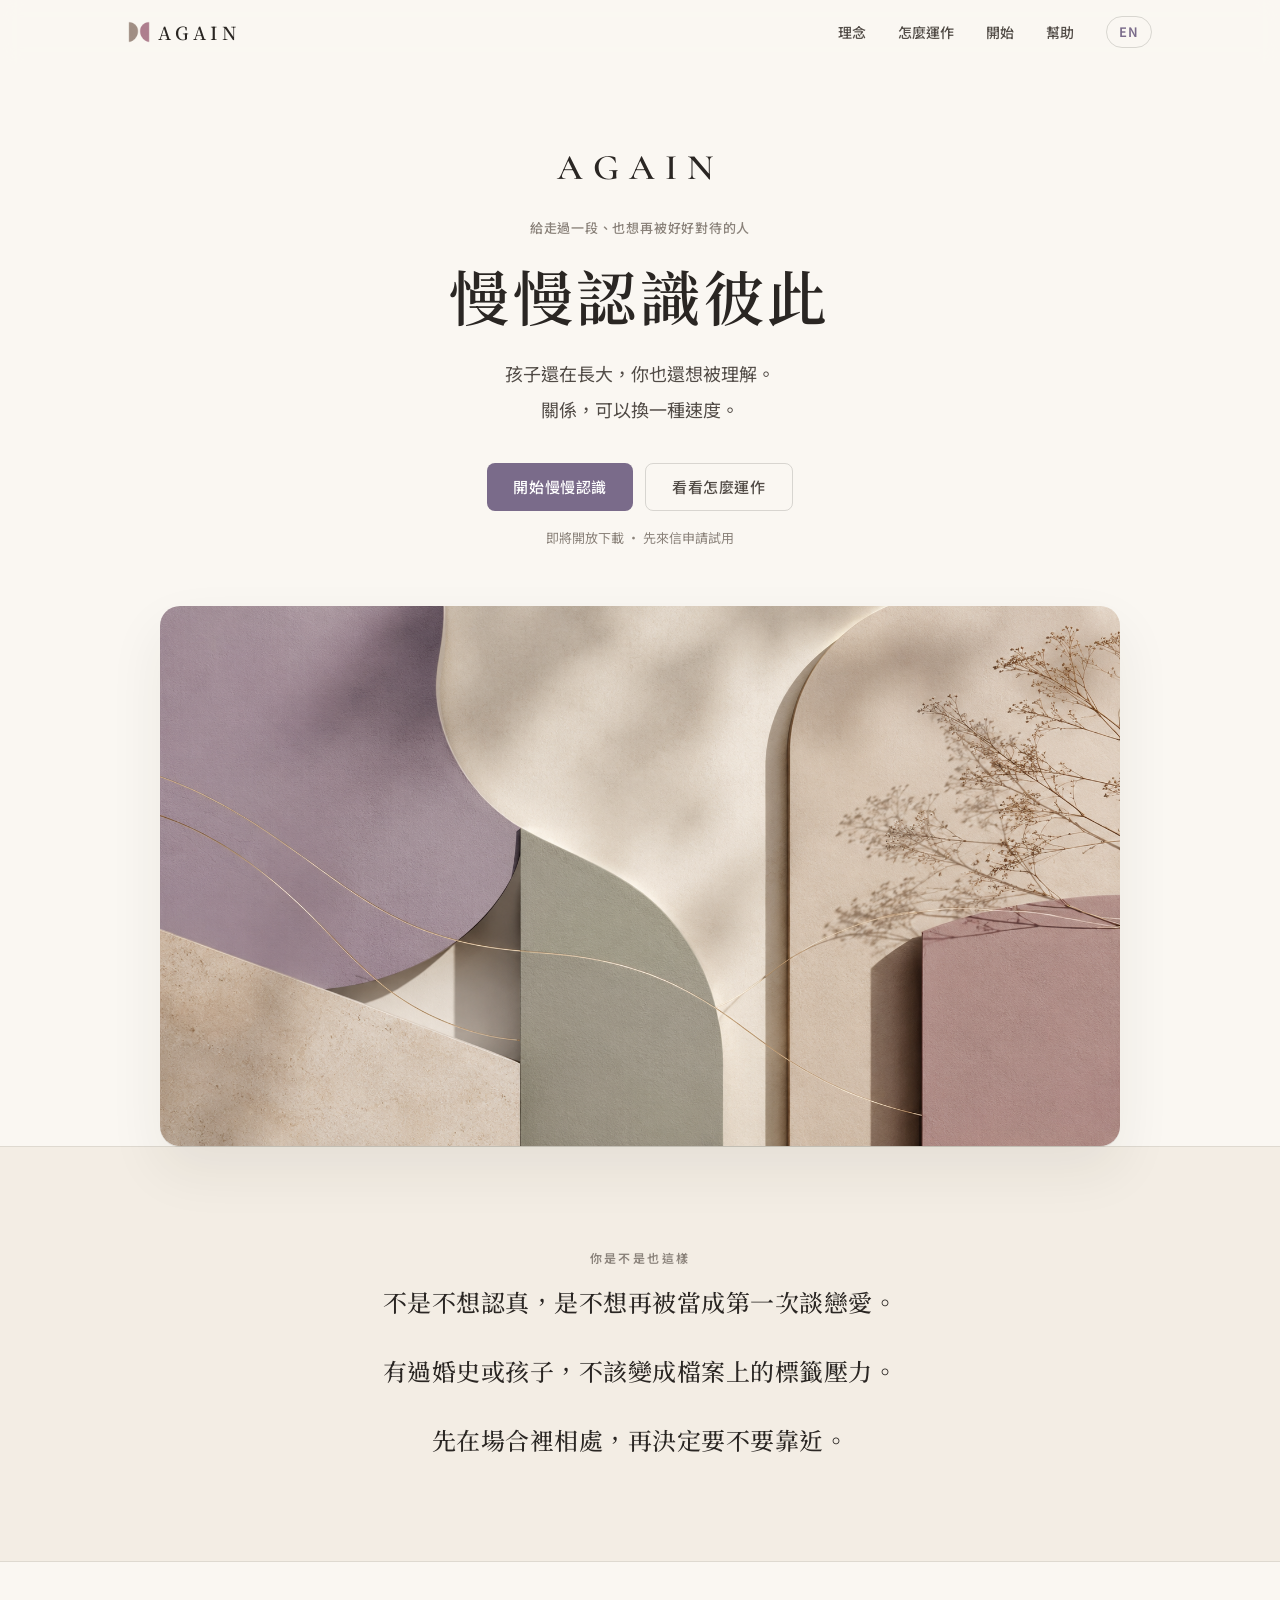
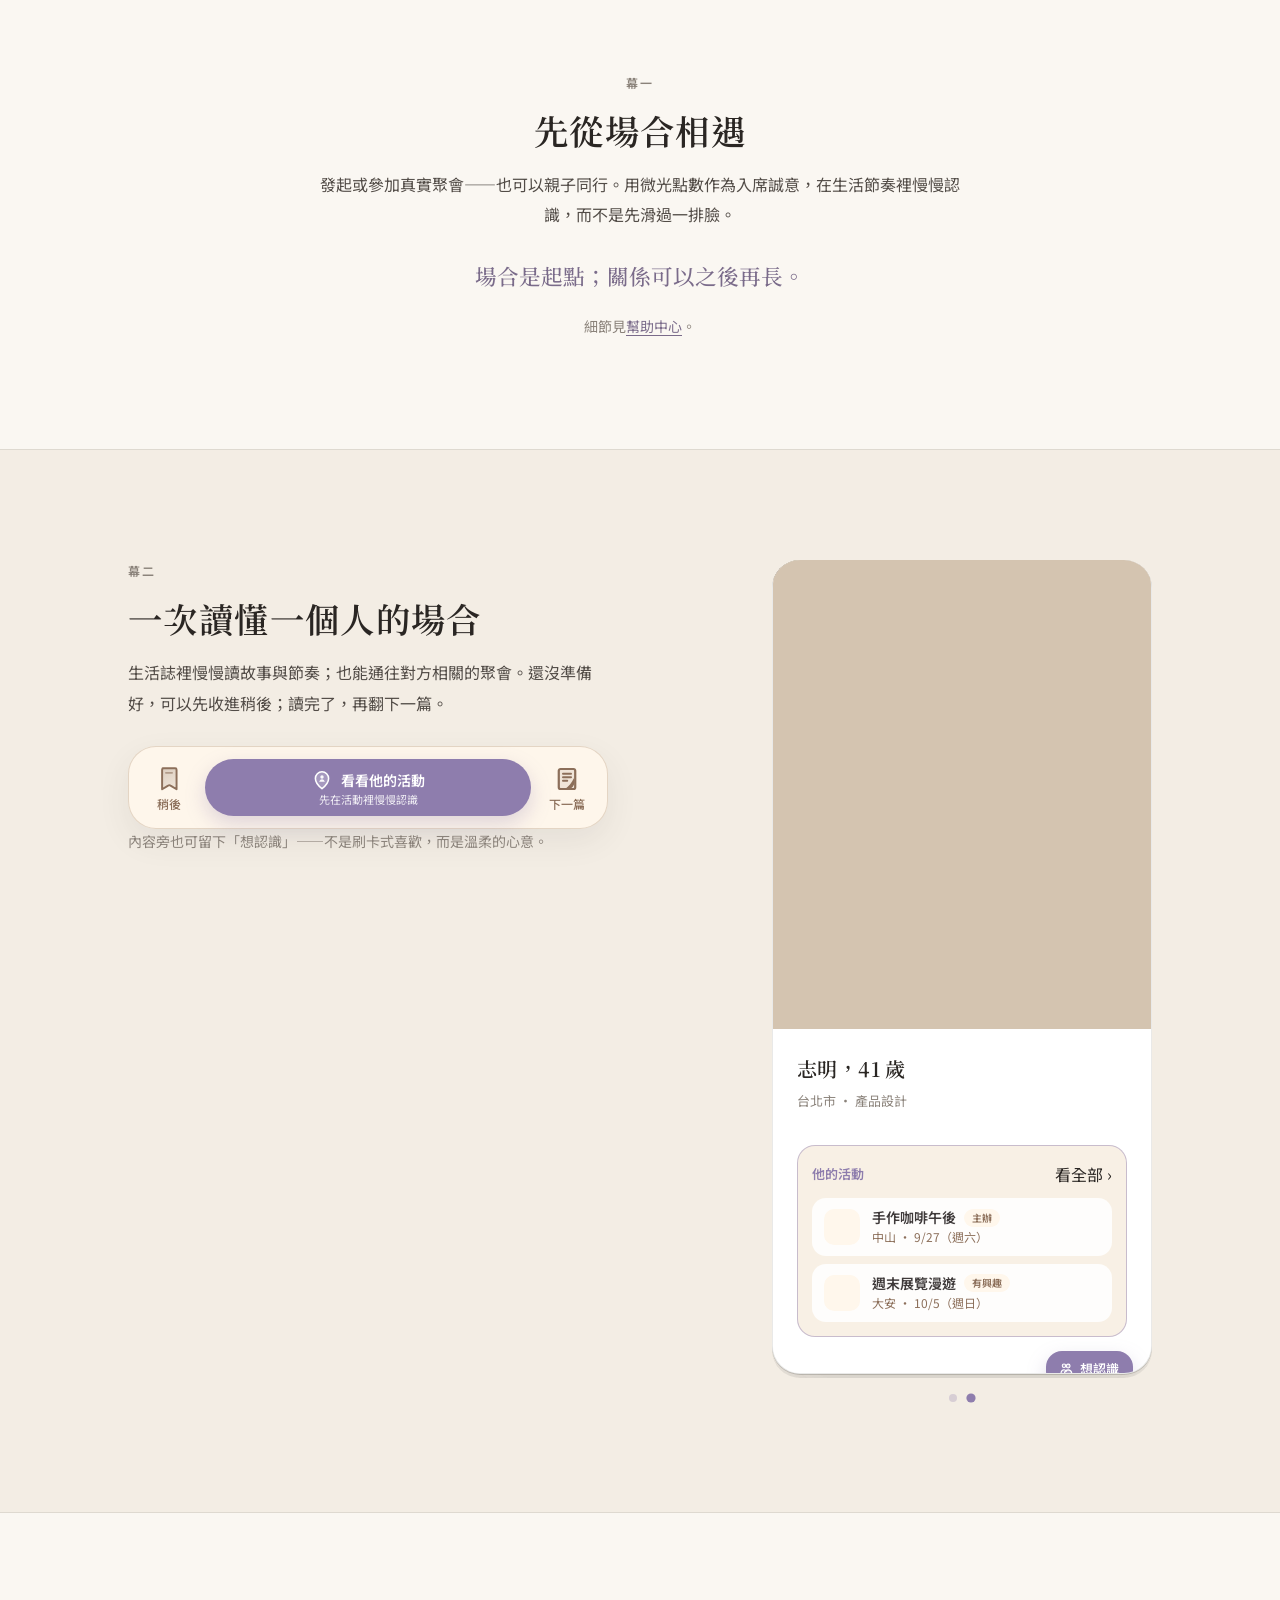
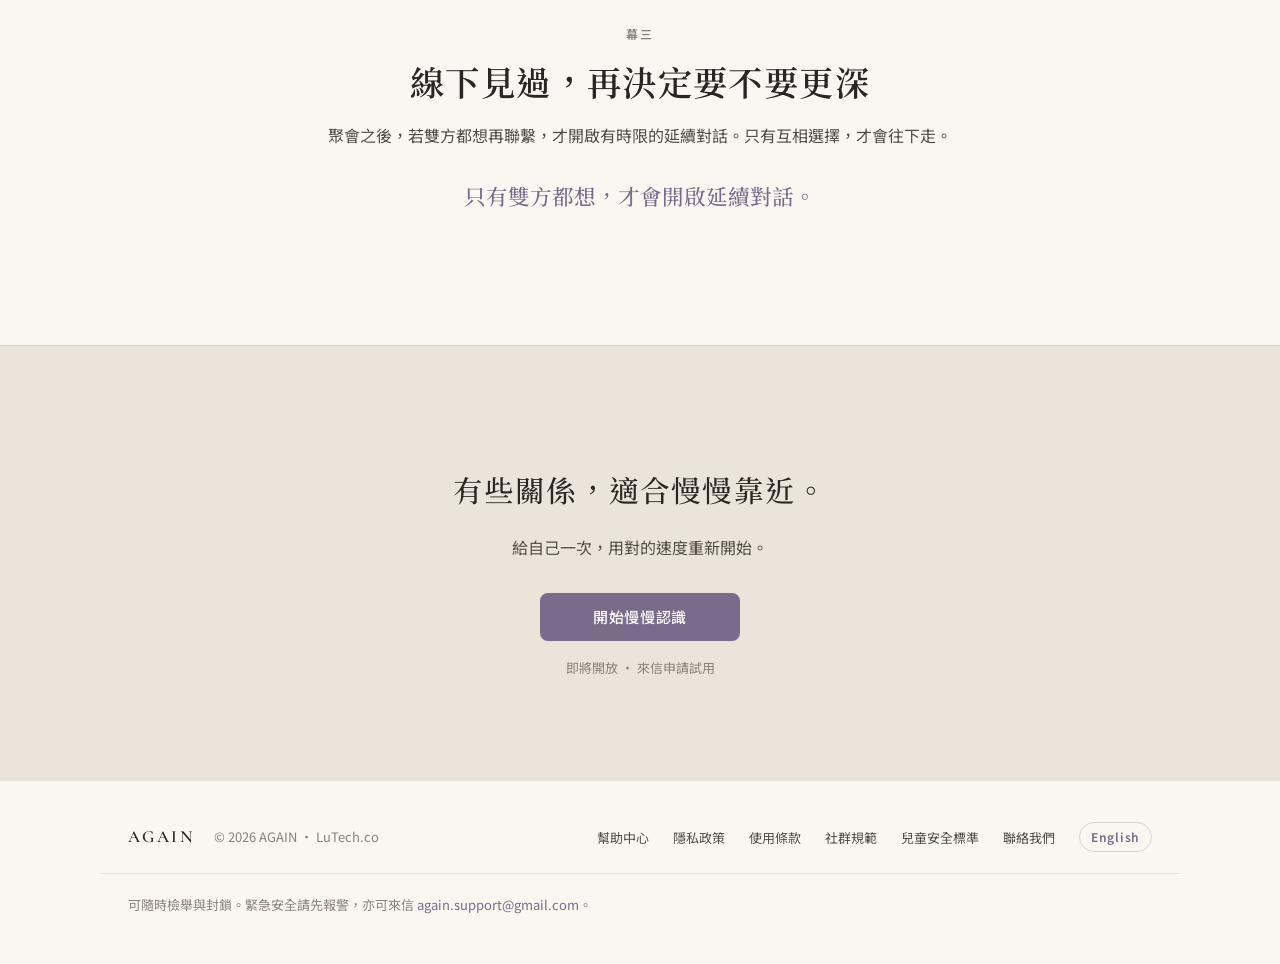
==== commit 6f2eb8db: "docs: 幕二視覺平衡—想認識半壓、雙列活動、敘事大標與收窄底欄 Co-authored-by: Cursor <cursoragent@cursor.com>" ====
--- a/index.html
+++ b/index.html
@@ -12,7 +12,7 @@
   <link rel="preconnect" href="https://fonts.googleapis.com" />
   <link rel="preconnect" href="https://fonts.gstatic.com" crossorigin />
   <link href="https://fonts.googleapis.com/css2?family=Cormorant+Garamond:wght@500;600;700&family=Noto+Sans+TC:wght@400;500;600&family=Noto+Serif+TC:wght@500;600&display=swap" rel="stylesheet" />
-  <link rel="stylesheet" href="./styles.css?v=20260910e" />
+  <link rel="stylesheet" href="./styles.css?v=20260910f" />
 </head>
 <body class="landing">
 
@@ -91,8 +91,8 @@
       <div class="wrap act__grid reveal">
         <div class="act__copy">
           <p class="eyebrow">幕二</p>
-          <h2 class="act__title">生活誌裡，看看他的活動</h2>
-          <p class="act__lead">一次好好讀懂一個人——故事與生活節奏之外，也能通往對方相關的聚會。還沒準備好，可以先收進稍後；讀完了，再翻下一篇。</p>
+          <h2 class="act__title">一次讀懂一個人的場合</h2>
+          <p class="act__lead">生活誌裡慢慢讀故事與節奏；也能通往對方相關的聚會。還沒準備好，可以先收進稍後；讀完了，再翻下一篇。</p>
           <div class="discover-dock" role="group" aria-label="發現頁決策列示意">
             <div class="discover-dock__side">
               <svg class="discover-dock__icon" viewBox="0 0 18 24" aria-hidden="true" focusable="false">
@@ -170,6 +170,7 @@
                 <div class="his-activities" aria-label="他的活動">
                   <div class="his-activities__head">
                     <p class="his-activities__title">他的活動</p>
+                    <span class="his-activities__see-all">看全部 ›</span>
                   </div>
                   <ul class="his-activities__list">
                     <li class="his-activities__row">
@@ -189,7 +190,33 @@
                         <p class="his-activities__meta-line">大安 · 9/20（週六）</p>
                       </div>
                     </li>
+                    <li class="his-activities__row">
+                      <img
+                        class="his-activities__thumb"
+                        src="./assets/activityCategories/bookstore.webp"
+                        alt=""
+                        width="72"
+                        height="72"
+                        decoding="async"
+                      />
+                      <div class="his-activities__copy">
+                        <div class="his-activities__title-row">
+                          <span class="his-activities__name">書店閱讀午後</span>
+                          <span class="his-activities__badge">已報名</span>
+                        </div>
+                        <p class="his-activities__meta-line">信義 · 9/28（週日）</p>
+                      </div>
+                    </li>
                   </ul>
+                </div>
+                <div class="want-to-know" aria-hidden="true">
+                  <svg class="want-to-know__icon" viewBox="0 0 24 24" focusable="false">
+                    <circle cx="9" cy="7.2" r="2.6" fill="#FFFFFF" fill-opacity="0.22" stroke="#FFFFFF" stroke-width="1.6" />
+                    <path d="M4.4 18.6c.35-3.5 2.2-5.4 4.6-5.4 1.55 0 2.85.8 3.7 2.1" fill="#FFFFFF" fill-opacity="0.18" stroke="#FFFFFF" stroke-width="1.6" stroke-linecap="round" />
+                    <circle cx="15.2" cy="7.6" r="2.85" fill="#FFFFFF" fill-opacity="0.28" stroke="#FFFFFF" stroke-width="1.7" />
+                    <path d="M9.6 19c.45-3.7 2.55-5.7 5.6-5.7 3.05 0 5.15 2 5.6 5.7" fill="#FFFFFF" fill-opacity="0.22" stroke="#FFFFFF" stroke-width="1.7" stroke-linecap="round" />
+                  </svg>
+                  <span>想認識</span>
                 </div>
               </div>
             </div>
@@ -203,6 +230,7 @@
                 <div class="his-activities" aria-label="他的活動">
                   <div class="his-activities__head">
                     <p class="his-activities__title">他的活動</p>
+                    <span class="his-activities__see-all">看全部 ›</span>
                   </div>
                   <ul class="his-activities__list">
                     <li class="his-activities__row">
@@ -222,7 +250,33 @@
                         <p class="his-activities__meta-line">中山 · 9/27（週六）</p>
                       </div>
                     </li>
+                    <li class="his-activities__row">
+                      <img
+                        class="his-activities__thumb"
+                        src="./assets/activityCategories/museum_gallery.webp"
+                        alt=""
+                        width="72"
+                        height="72"
+                        decoding="async"
+                      />
+                      <div class="his-activities__copy">
+                        <div class="his-activities__title-row">
+                          <span class="his-activities__name">週末展覽漫遊</span>
+                          <span class="his-activities__badge">有興趣</span>
+                        </div>
+                        <p class="his-activities__meta-line">大安 · 10/5（週日）</p>
+                      </div>
+                    </li>
                   </ul>
+                </div>
+                <div class="want-to-know" aria-hidden="true">
+                  <svg class="want-to-know__icon" viewBox="0 0 24 24" focusable="false">
+                    <circle cx="9" cy="7.2" r="2.6" fill="#FFFFFF" fill-opacity="0.22" stroke="#FFFFFF" stroke-width="1.6" />
+                    <path d="M4.4 18.6c.35-3.5 2.2-5.4 4.6-5.4 1.55 0 2.85.8 3.7 2.1" fill="#FFFFFF" fill-opacity="0.18" stroke="#FFFFFF" stroke-width="1.6" stroke-linecap="round" />
+                    <circle cx="15.2" cy="7.6" r="2.85" fill="#FFFFFF" fill-opacity="0.28" stroke="#FFFFFF" stroke-width="1.7" />
+                    <path d="M9.6 19c.45-3.7 2.55-5.7 5.6-5.7 3.05 0 5.15 2 5.6 5.7" fill="#FFFFFF" fill-opacity="0.22" stroke="#FFFFFF" stroke-width="1.7" stroke-linecap="round" />
+                  </svg>
+                  <span>想認識</span>
                 </div>
               </div>
             </div>
--- a/styles.css
+++ b/styles.css
@@ -1037,11 +1037,40 @@
 }
 
 .lookbook-preview__body {
-  padding: 22px 24px 26px;
-  background: var(--paper);
+  position: relative;
+  padding: 22px 24px 36px;
+  background: #fff;
   flex: 1;
   display: flex;
   flex-direction: column;
+}
+
+.want-to-know {
+  position: absolute;
+  right: 18px;
+  bottom: -14px;
+  z-index: 2;
+  display: inline-flex;
+  align-items: center;
+  gap: 6px;
+  min-height: 36px;
+  padding: 8px 14px 8px 12px;
+  border-radius: 16px;
+  background: #8E7DAD;
+  box-shadow: 0 8px 20px rgba(142, 125, 173, 0.28);
+  color: #fff;
+  font-size: 13px;
+  font-weight: 600;
+  line-height: 1;
+  pointer-events: none;
+  white-space: nowrap;
+}
+
+.want-to-know__icon {
+  width: 16px;
+  height: 16px;
+  display: block;
+  flex-shrink: 0;
 }
 
 .lookbook-preview__dots {
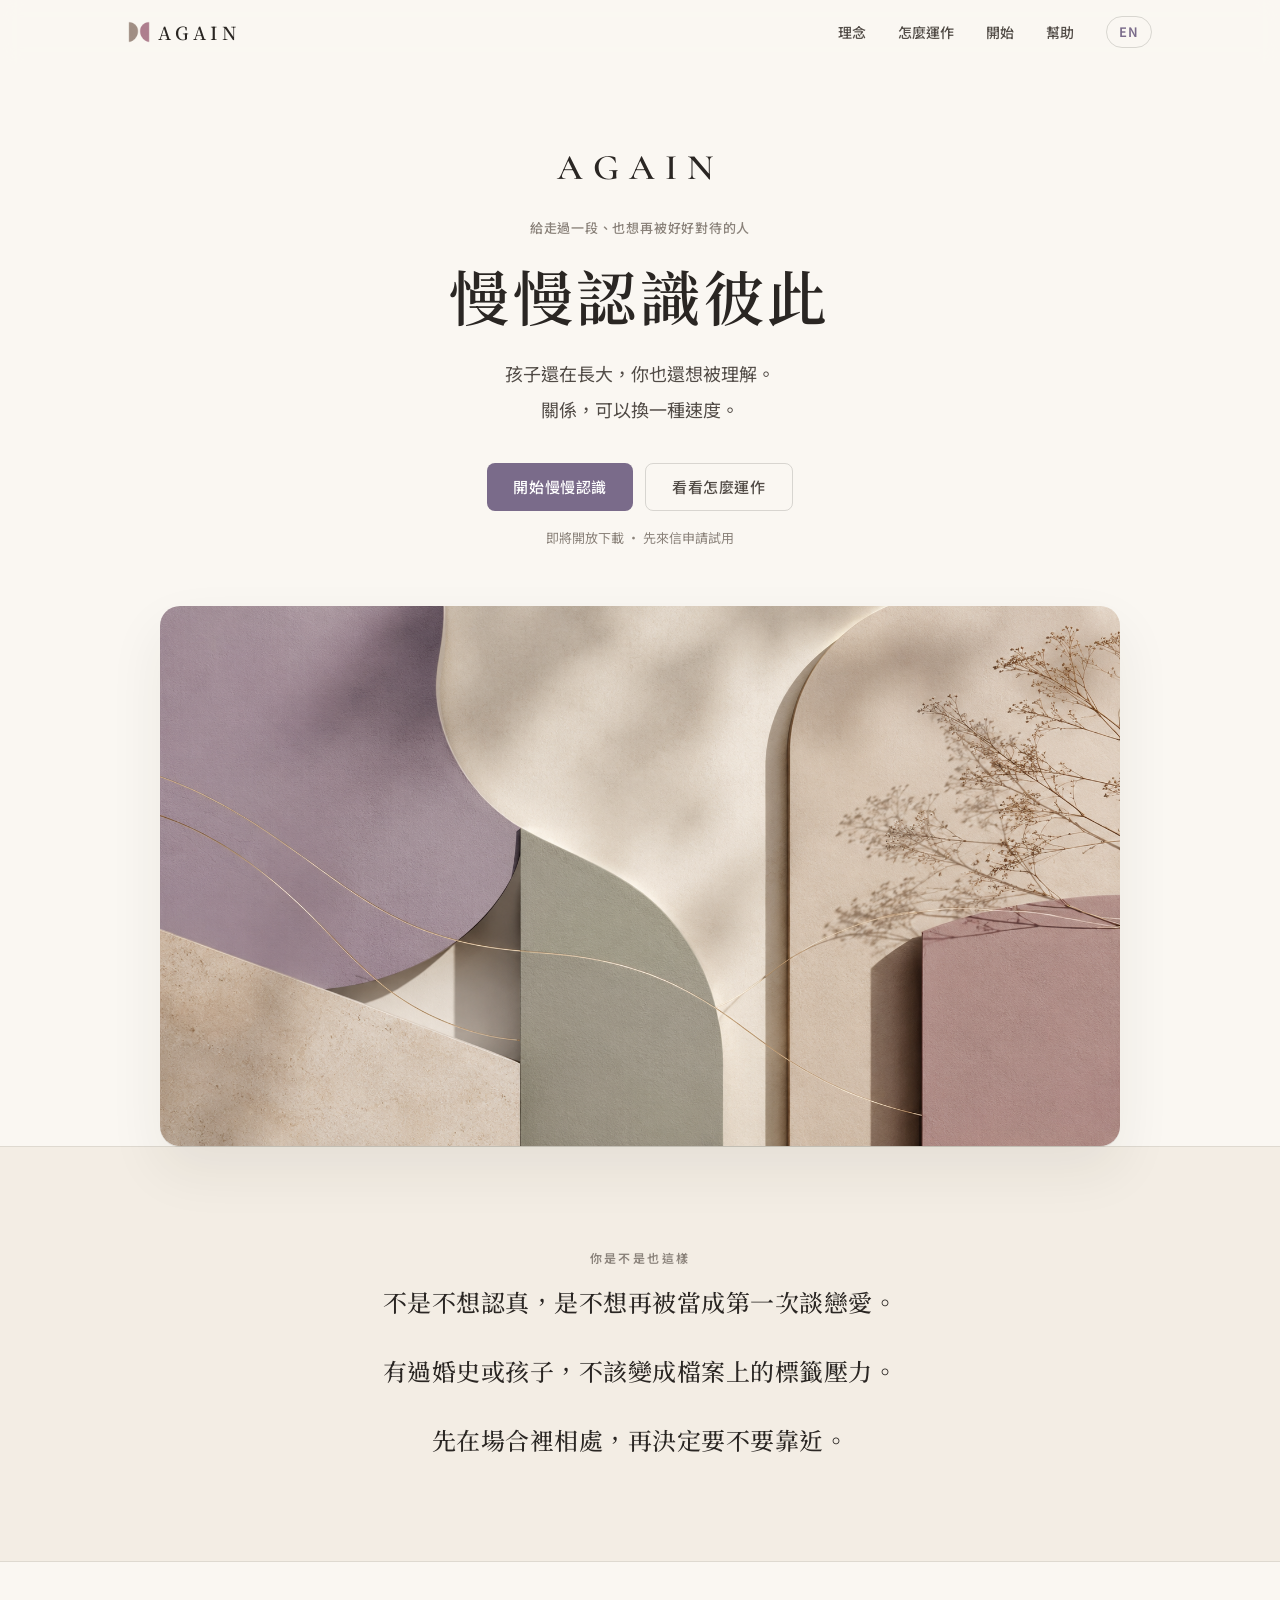
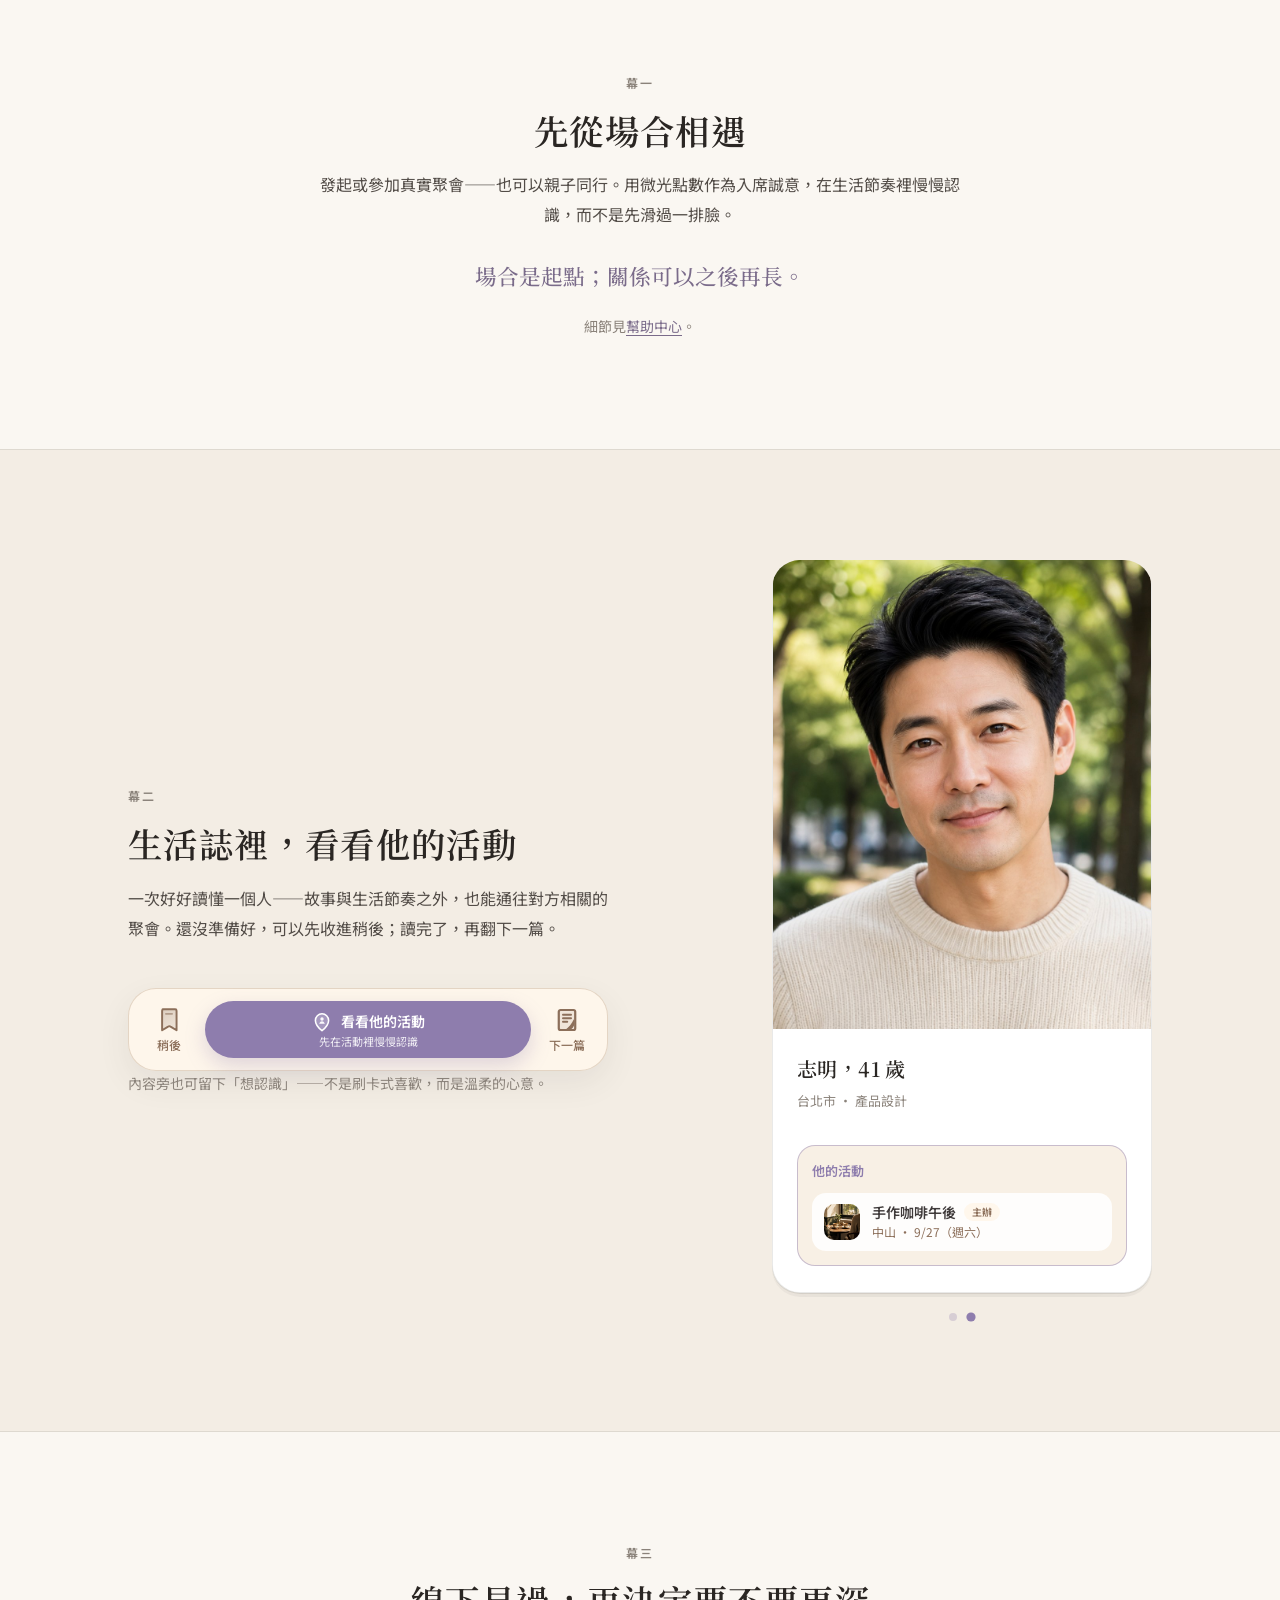
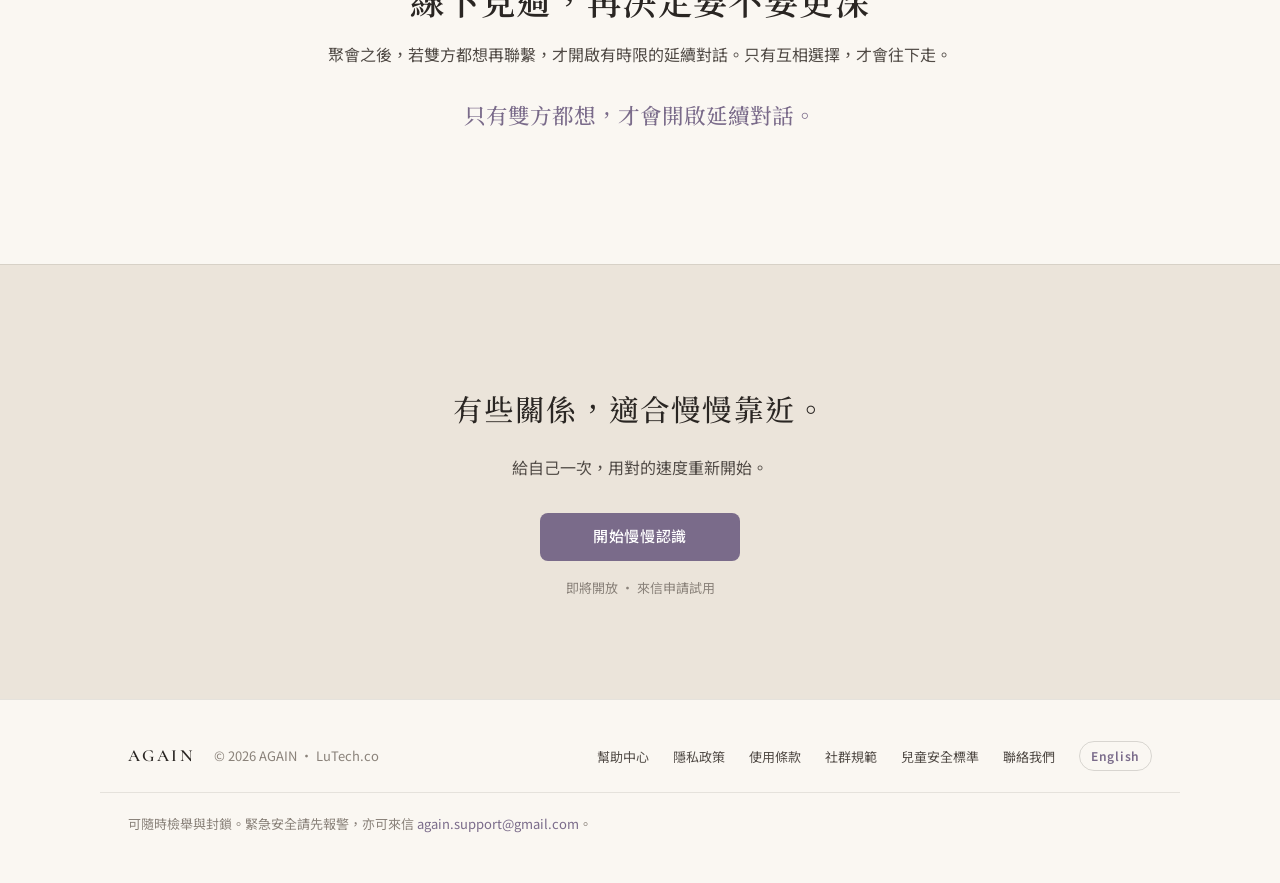
==== commit 20ec478d: "docs: 還原幕二加厚元素；左欄垂直置中並拉開文案與三鍵間距 Co-authored-by: Cursor <cursoragent@cursor.com>" ====
--- a/index.html
+++ b/index.html
@@ -12,7 +12,7 @@
   <link rel="preconnect" href="https://fonts.googleapis.com" />
   <link rel="preconnect" href="https://fonts.gstatic.com" crossorigin />
   <link href="https://fonts.googleapis.com/css2?family=Cormorant+Garamond:wght@500;600;700&family=Noto+Sans+TC:wght@400;500;600&family=Noto+Serif+TC:wght@500;600&display=swap" rel="stylesheet" />
-  <link rel="stylesheet" href="./styles.css?v=20260910f" />
+  <link rel="stylesheet" href="./styles.css?v=20260910g" />
 </head>
 <body class="landing">
 
@@ -91,8 +91,8 @@
       <div class="wrap act__grid reveal">
         <div class="act__copy">
           <p class="eyebrow">幕二</p>
-          <h2 class="act__title">一次讀懂一個人的場合</h2>
-          <p class="act__lead">生活誌裡慢慢讀故事與節奏；也能通往對方相關的聚會。還沒準備好，可以先收進稍後；讀完了，再翻下一篇。</p>
+          <h2 class="act__title">生活誌裡，看看他的活動</h2>
+          <p class="act__lead">一次好好讀懂一個人——故事與生活節奏之外，也能通往對方相關的聚會。還沒準備好，可以先收進稍後；讀完了，再翻下一篇。</p>
           <div class="discover-dock" role="group" aria-label="發現頁決策列示意">
             <div class="discover-dock__side">
               <svg class="discover-dock__icon" viewBox="0 0 18 24" aria-hidden="true" focusable="false">
@@ -170,7 +170,6 @@
                 <div class="his-activities" aria-label="他的活動">
                   <div class="his-activities__head">
                     <p class="his-activities__title">他的活動</p>
-                    <span class="his-activities__see-all">看全部 ›</span>
                   </div>
                   <ul class="his-activities__list">
                     <li class="his-activities__row">
@@ -190,33 +189,7 @@
                         <p class="his-activities__meta-line">大安 · 9/20（週六）</p>
                       </div>
                     </li>
-                    <li class="his-activities__row">
-                      <img
-                        class="his-activities__thumb"
-                        src="./assets/activityCategories/bookstore.webp"
-                        alt=""
-                        width="72"
-                        height="72"
-                        decoding="async"
-                      />
-                      <div class="his-activities__copy">
-                        <div class="his-activities__title-row">
-                          <span class="his-activities__name">書店閱讀午後</span>
-                          <span class="his-activities__badge">已報名</span>
-                        </div>
-                        <p class="his-activities__meta-line">信義 · 9/28（週日）</p>
-                      </div>
-                    </li>
                   </ul>
-                </div>
-                <div class="want-to-know" aria-hidden="true">
-                  <svg class="want-to-know__icon" viewBox="0 0 24 24" focusable="false">
-                    <circle cx="9" cy="7.2" r="2.6" fill="#FFFFFF" fill-opacity="0.22" stroke="#FFFFFF" stroke-width="1.6" />
-                    <path d="M4.4 18.6c.35-3.5 2.2-5.4 4.6-5.4 1.55 0 2.85.8 3.7 2.1" fill="#FFFFFF" fill-opacity="0.18" stroke="#FFFFFF" stroke-width="1.6" stroke-linecap="round" />
-                    <circle cx="15.2" cy="7.6" r="2.85" fill="#FFFFFF" fill-opacity="0.28" stroke="#FFFFFF" stroke-width="1.7" />
-                    <path d="M9.6 19c.45-3.7 2.55-5.7 5.6-5.7 3.05 0 5.15 2 5.6 5.7" fill="#FFFFFF" fill-opacity="0.22" stroke="#FFFFFF" stroke-width="1.7" stroke-linecap="round" />
-                  </svg>
-                  <span>想認識</span>
                 </div>
               </div>
             </div>
@@ -230,7 +203,6 @@
                 <div class="his-activities" aria-label="他的活動">
                   <div class="his-activities__head">
                     <p class="his-activities__title">他的活動</p>
-                    <span class="his-activities__see-all">看全部 ›</span>
                   </div>
                   <ul class="his-activities__list">
                     <li class="his-activities__row">
@@ -250,33 +222,7 @@
                         <p class="his-activities__meta-line">中山 · 9/27（週六）</p>
                       </div>
                     </li>
-                    <li class="his-activities__row">
-                      <img
-                        class="his-activities__thumb"
-                        src="./assets/activityCategories/museum_gallery.webp"
-                        alt=""
-                        width="72"
-                        height="72"
-                        decoding="async"
-                      />
-                      <div class="his-activities__copy">
-                        <div class="his-activities__title-row">
-                          <span class="his-activities__name">週末展覽漫遊</span>
-                          <span class="his-activities__badge">有興趣</span>
-                        </div>
-                        <p class="his-activities__meta-line">大安 · 10/5（週日）</p>
-                      </div>
-                    </li>
                   </ul>
-                </div>
-                <div class="want-to-know" aria-hidden="true">
-                  <svg class="want-to-know__icon" viewBox="0 0 24 24" focusable="false">
-                    <circle cx="9" cy="7.2" r="2.6" fill="#FFFFFF" fill-opacity="0.22" stroke="#FFFFFF" stroke-width="1.6" />
-                    <path d="M4.4 18.6c.35-3.5 2.2-5.4 4.6-5.4 1.55 0 2.85.8 3.7 2.1" fill="#FFFFFF" fill-opacity="0.18" stroke="#FFFFFF" stroke-width="1.6" stroke-linecap="round" />
-                    <circle cx="15.2" cy="7.6" r="2.85" fill="#FFFFFF" fill-opacity="0.28" stroke="#FFFFFF" stroke-width="1.7" />
-                    <path d="M9.6 19c.45-3.7 2.55-5.7 5.6-5.7 3.05 0 5.15 2 5.6 5.7" fill="#FFFFFF" fill-opacity="0.22" stroke="#FFFFFF" stroke-width="1.7" stroke-linecap="round" />
-                  </svg>
-                  <span>想認識</span>
                 </div>
               </div>
             </div>
--- a/styles.css
+++ b/styles.css
@@ -732,6 +732,17 @@
     font-size: 10px;
   }
 
+  .want-to-know {
+    right: 14px;
+    bottom: -12px;
+    font-size: 12px;
+    padding: 7px 12px 7px 10px;
+  }
+
+  .act__copy .discover-dock {
+    max-width: 22.5rem;
+  }
+
   .his-activities__name {
     font-size: 13px;
   }
@@ -901,21 +912,22 @@
   display: grid;
   grid-template-columns: 1fr 1fr;
   gap: 48px 64px;
-  align-items: start;
+  align-items: center;
 }
 
 .act__copy {
   max-width: 34rem;
+  align-self: center;
 }
 
 .act__copy .discover-dock {
   width: 100%;
   max-width: 100%;
-  margin: 28px 0 0;
+  margin: 44px 0 0;
 }
 
 .act__aside--under-dock {
-  margin-top: 14px;
+  margin-top: 16px;
   text-align: left;
 }
 
@@ -1037,40 +1049,11 @@
 }
 
 .lookbook-preview__body {
-  position: relative;
-  padding: 22px 24px 36px;
+  padding: 22px 24px 26px;
   background: #fff;
   flex: 1;
   display: flex;
   flex-direction: column;
-}
-
-.want-to-know {
-  position: absolute;
-  right: 18px;
-  bottom: -14px;
-  z-index: 2;
-  display: inline-flex;
-  align-items: center;
-  gap: 6px;
-  min-height: 36px;
-  padding: 8px 14px 8px 12px;
-  border-radius: 16px;
-  background: #8E7DAD;
-  box-shadow: 0 8px 20px rgba(142, 125, 173, 0.28);
-  color: #fff;
-  font-size: 13px;
-  font-weight: 600;
-  line-height: 1;
-  pointer-events: none;
-  white-space: nowrap;
-}
-
-.want-to-know__icon {
-  width: 16px;
-  height: 16px;
-  display: block;
-  flex-shrink: 0;
 }
 
 .lookbook-preview__dots {
@@ -1160,6 +1143,13 @@
   color: #8E7DAD;
 }
 
+.his-activities__see-all {
+  font-size: 13px;
+  font-weight: 600;
+  color: #8E7DAD;
+  line-height: 1.2;
+}
+
 .his-activities__list {
   list-style: none;
   margin: 0;
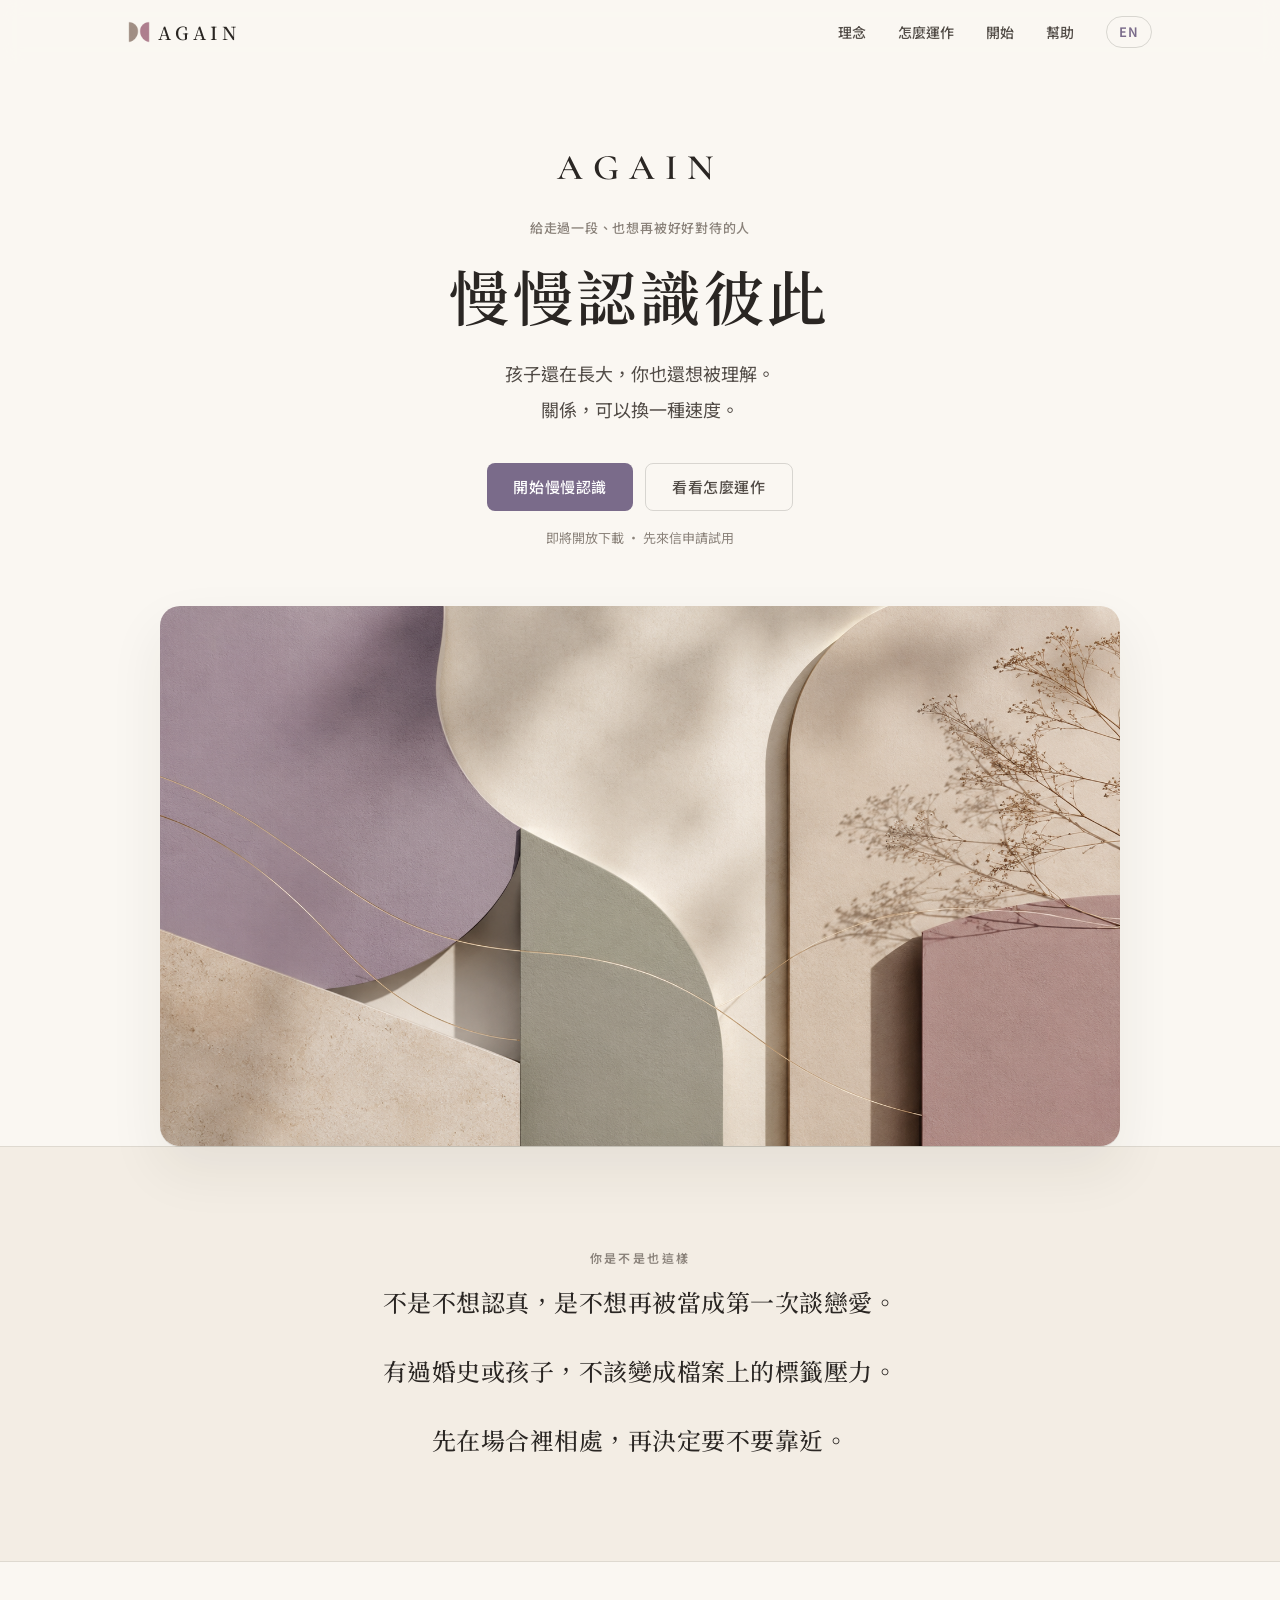
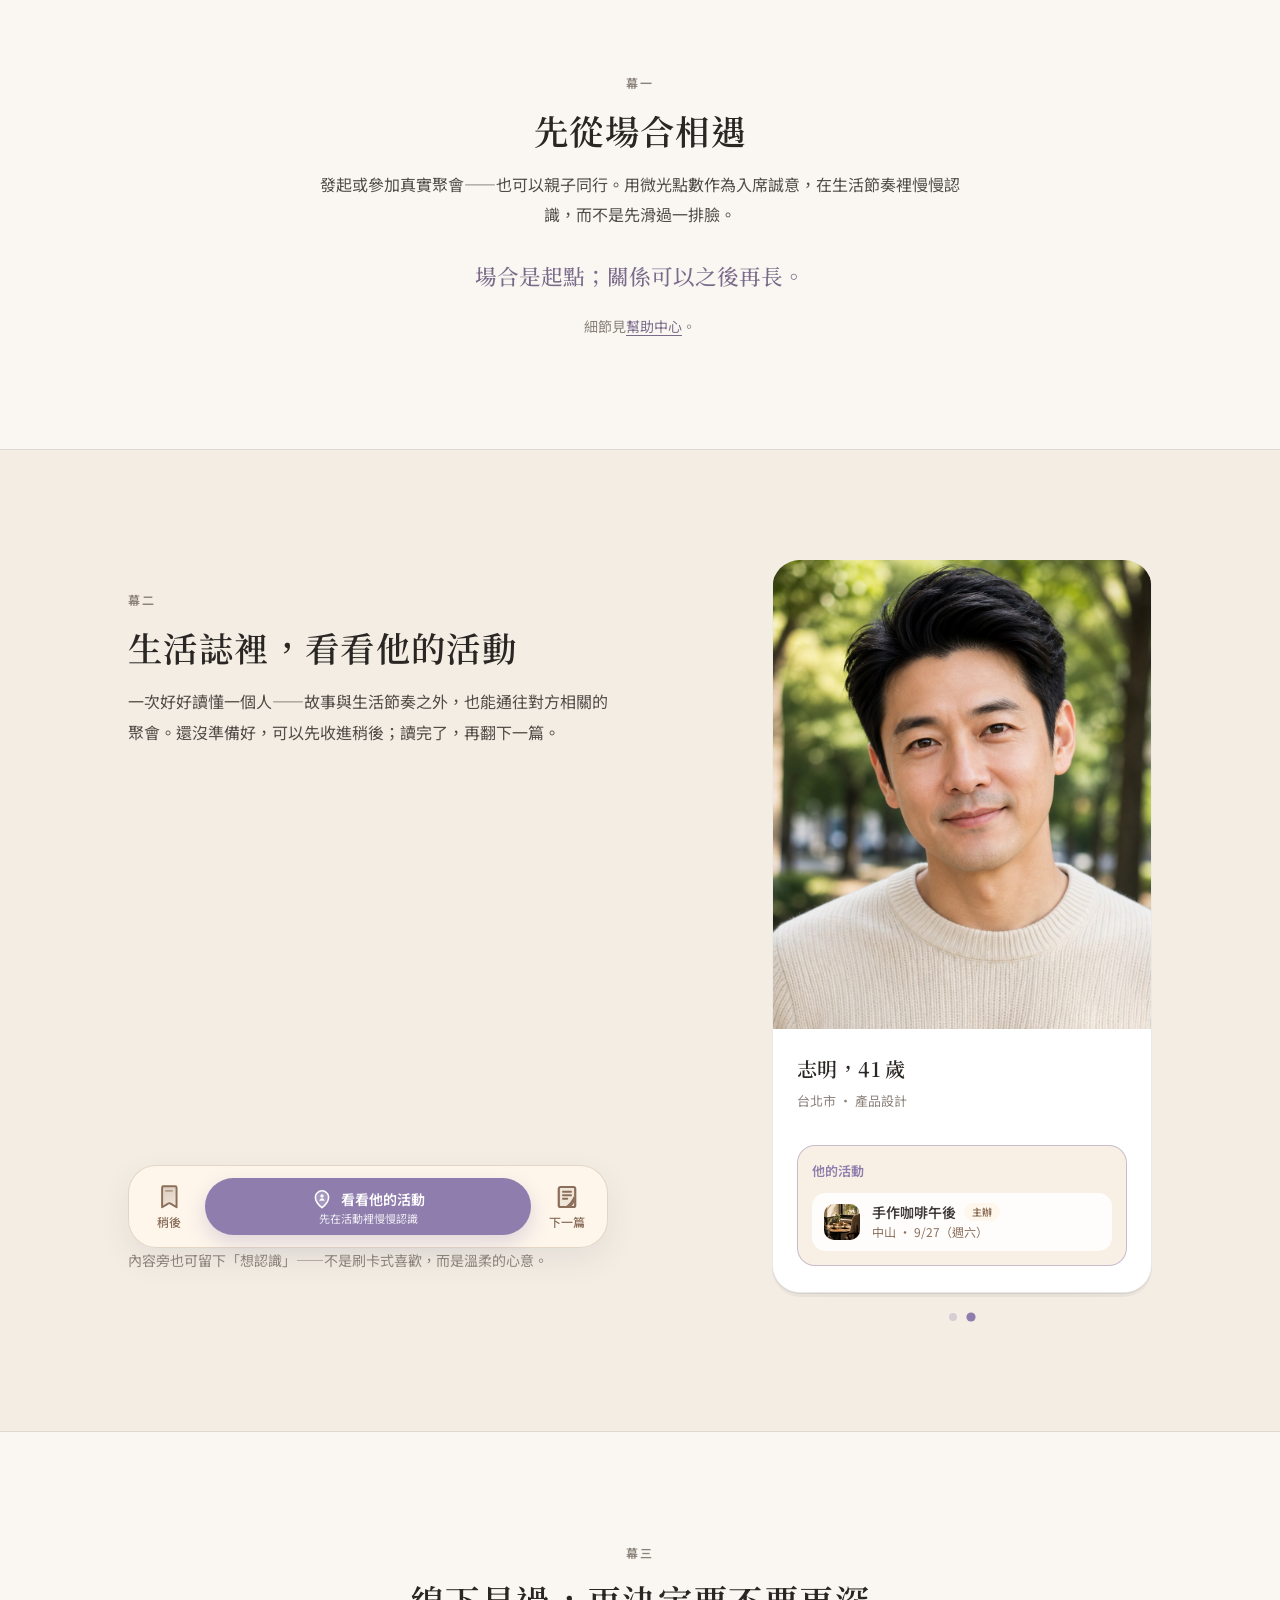
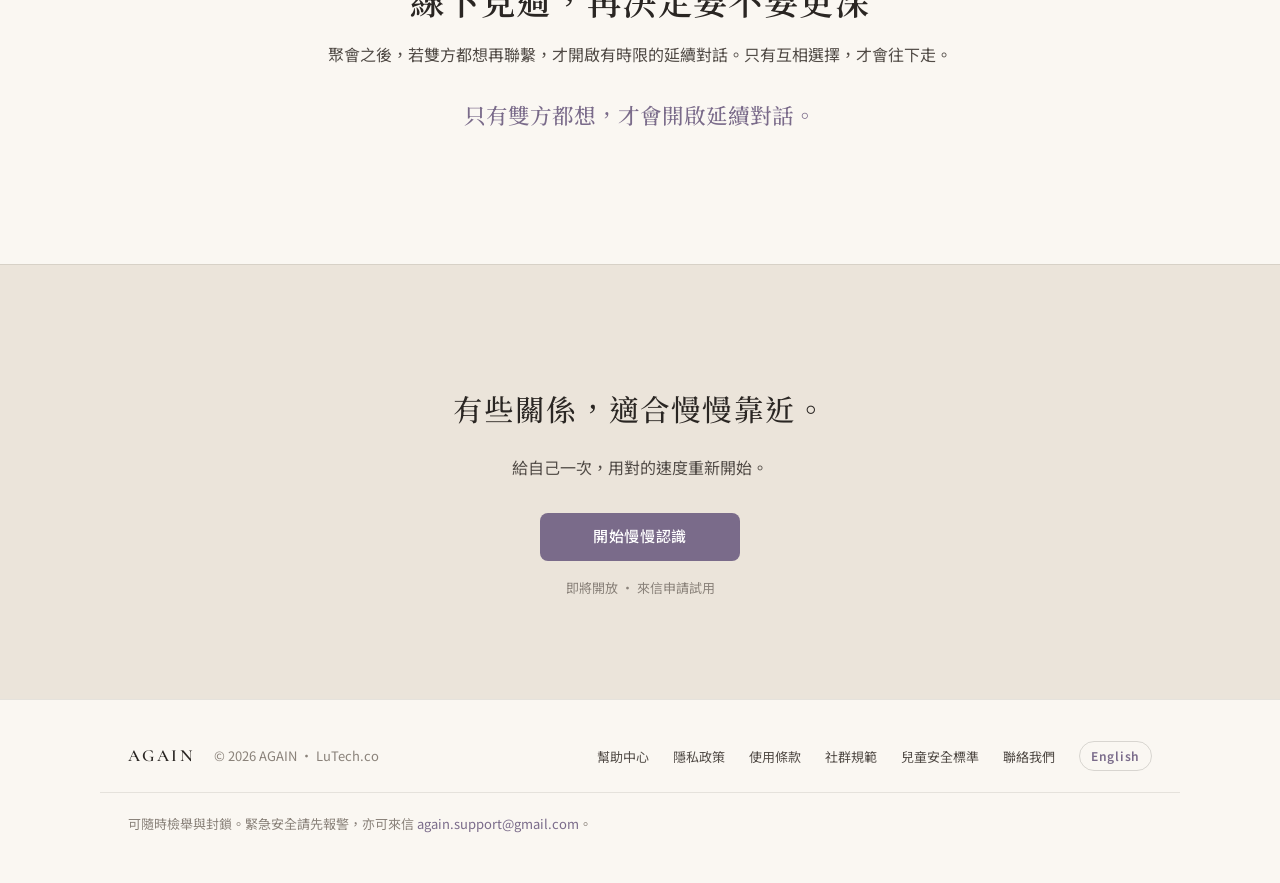
==== commit 12c3060d: "docs: 幕二文案對齊照片上段、三鍵對齊下段 Co-authored-by: Cursor <cursoragent@cursor.com>" ====
--- a/index.html
+++ b/index.html
@@ -12,7 +12,7 @@
   <link rel="preconnect" href="https://fonts.googleapis.com" />
   <link rel="preconnect" href="https://fonts.gstatic.com" crossorigin />
   <link href="https://fonts.googleapis.com/css2?family=Cormorant+Garamond:wght@500;600;700&family=Noto+Sans+TC:wght@400;500;600&family=Noto+Serif+TC:wght@500;600&display=swap" rel="stylesheet" />
-  <link rel="stylesheet" href="./styles.css?v=20260910g" />
+  <link rel="stylesheet" href="./styles.css?v=20260910h" />
 </head>
 <body class="landing">
 
@@ -90,73 +90,77 @@
     <section class="act act--alt">
       <div class="wrap act__grid reveal">
         <div class="act__copy">
-          <p class="eyebrow">幕二</p>
-          <h2 class="act__title">生活誌裡，看看他的活動</h2>
-          <p class="act__lead">一次好好讀懂一個人——故事與生活節奏之外，也能通往對方相關的聚會。還沒準備好，可以先收進稍後；讀完了，再翻下一篇。</p>
-          <div class="discover-dock" role="group" aria-label="發現頁決策列示意">
-            <div class="discover-dock__side">
-              <svg class="discover-dock__icon" viewBox="0 0 18 24" aria-hidden="true" focusable="false">
-                <defs>
-                  <linearGradient id="bmFillZh" x1="3" y1="2" x2="15" y2="22" gradientUnits="userSpaceOnUse">
-                    <stop offset="0" stop-color="#8C6F5A" stop-opacity="0.3" />
-                    <stop offset="1" stop-color="#8C6F5A" stop-opacity="0.12" />
-                  </linearGradient>
-                </defs>
-                <path
-                  d="M3.4 2.4h11.2c.7 0 1.2.5 1.2 1.2v17.6l-5.4-3.3a2 2 0 0 0-2.2 0l-5.4 3.3V3.6c0-.7.5-1.2 1.2-1.2z"
-                  fill="url(#bmFillZh)"
-                  stroke="#8C6F5A"
-                  stroke-width="1.75"
-                  stroke-linejoin="round"
-                />
-                <path d="M6.2 6.4h5.6" stroke="#8C6F5A" stroke-width="1.6" stroke-linecap="round" opacity="0.55" />
-              </svg>
-              <span class="discover-dock__side-label">稍後</span>
-            </div>
-            <div class="discover-dock__main">
-              <div class="discover-dock__main-inner">
-                <svg class="discover-dock__icon discover-dock__icon--main" viewBox="0 0 24 24" aria-hidden="true" focusable="false">
+          <div class="act__copy-top">
+            <p class="eyebrow">幕二</p>
+            <h2 class="act__title">生活誌裡，看看他的活動</h2>
+            <p class="act__lead">一次好好讀懂一個人——故事與生活節奏之外，也能通往對方相關的聚會。還沒準備好，可以先收進稍後；讀完了，再翻下一篇。</p>
+          </div>
+          <div class="act__copy-bottom">
+            <div class="discover-dock" role="group" aria-label="發現頁決策列示意">
+              <div class="discover-dock__side">
+                <svg class="discover-dock__icon" viewBox="0 0 18 24" aria-hidden="true" focusable="false">
+                  <defs>
+                    <linearGradient id="bmFillZh" x1="3" y1="2" x2="15" y2="22" gradientUnits="userSpaceOnUse">
+                      <stop offset="0" stop-color="#8C6F5A" stop-opacity="0.3" />
+                      <stop offset="1" stop-color="#8C6F5A" stop-opacity="0.12" />
+                    </linearGradient>
+                  </defs>
                   <path
-                    d="M12 21.5s-7.2-5.8-7.2-11.2a7.2 7.2 0 1 1 14.4 0c0 5.4-7.2 11.2-7.2 11.2z"
-                    fill="#FFFFFF"
-                    fill-opacity="0.22"
-                    stroke="#FFFFFF"
-                    stroke-width="1.7"
+                    d="M3.4 2.4h11.2c.7 0 1.2.5 1.2 1.2v17.6l-5.4-3.3a2 2 0 0 0-2.2 0l-5.4 3.3V3.6c0-.7.5-1.2 1.2-1.2z"
+                    fill="url(#bmFillZh)"
+                    stroke="#8C6F5A"
+                    stroke-width="1.75"
                     stroke-linejoin="round"
                   />
-                  <circle cx="12" cy="8.8" r="1.85" fill="#FFFFFF" fill-opacity="0.95" />
+                  <path d="M6.2 6.4h5.6" stroke="#8C6F5A" stroke-width="1.6" stroke-linecap="round" opacity="0.55" />
+                </svg>
+                <span class="discover-dock__side-label">稍後</span>
+              </div>
+              <div class="discover-dock__main">
+                <div class="discover-dock__main-inner">
+                  <svg class="discover-dock__icon discover-dock__icon--main" viewBox="0 0 24 24" aria-hidden="true" focusable="false">
+                    <path
+                      d="M12 21.5s-7.2-5.8-7.2-11.2a7.2 7.2 0 1 1 14.4 0c0 5.4-7.2 11.2-7.2 11.2z"
+                      fill="#FFFFFF"
+                      fill-opacity="0.22"
+                      stroke="#FFFFFF"
+                      stroke-width="1.7"
+                      stroke-linejoin="round"
+                    />
+                    <circle cx="12" cy="8.8" r="1.85" fill="#FFFFFF" fill-opacity="0.95" />
+                    <path
+                      d="M8.9 14c.7-1.85 1.9-2.75 3.1-2.75s2.4.9 3.1 2.75"
+                      fill="#FFFFFF"
+                      fill-opacity="0.95"
+                    />
+                  </svg>
+                  <span class="discover-dock__main-label">看看他的活動</span>
+                </div>
+                <span class="discover-dock__sub">先在活動裡慢慢認識</span>
+              </div>
+              <div class="discover-dock__side">
+                <svg class="discover-dock__icon" viewBox="0 0 18 24" aria-hidden="true" focusable="false">
                   <path
-                    d="M8.9 14c.7-1.85 1.9-2.75 3.1-2.75s2.4.9 3.1 2.75"
-                    fill="#FFFFFF"
-                    fill-opacity="0.95"
+                    d="M3.2 3h11.6A1.6 1.6 0 0 1 16.4 4.6v14.8a1.6 1.6 0 0 1-1.6 1.6H3.2A1.6 1.6 0 0 1 1.6 19.4V4.6A1.6 1.6 0 0 1 3.2 3z"
+                    fill="#8C6F5A"
+                    fill-opacity="0.12"
+                    stroke="#8C6F5A"
+                    stroke-width="2"
+                    stroke-linejoin="round"
+                  />
+                  <path d="M5.4 7.2h7.2" stroke="#8C6F5A" stroke-width="1.8" stroke-linecap="round" />
+                  <path d="M5.4 10.4h7.2" stroke="#8C6F5A" stroke-width="1.8" stroke-linecap="round" />
+                  <path d="M5.4 13.6h3.8" stroke="#8C6F5A" stroke-width="1.8" stroke-linecap="round" />
+                  <path
+                    d="M7.6 20.8C10.4 18.8 13.2 15.6 15.2 11.4C16.2 13.8 16 16.8 14.2 19C12.4 21.2 9.8 21.8 7.6 20.8Z"
+                    fill="#8C6F5A"
                   />
                 </svg>
-                <span class="discover-dock__main-label">看看他的活動</span>
-              </div>
-              <span class="discover-dock__sub">先在活動裡慢慢認識</span>
+                <span class="discover-dock__side-label">下一篇</span>
+              </div>
             </div>
-            <div class="discover-dock__side">
-              <svg class="discover-dock__icon" viewBox="0 0 18 24" aria-hidden="true" focusable="false">
-                <path
-                  d="M3.2 3h11.6A1.6 1.6 0 0 1 16.4 4.6v14.8a1.6 1.6 0 0 1-1.6 1.6H3.2A1.6 1.6 0 0 1 1.6 19.4V4.6A1.6 1.6 0 0 1 3.2 3z"
-                  fill="#8C6F5A"
-                  fill-opacity="0.12"
-                  stroke="#8C6F5A"
-                  stroke-width="2"
-                  stroke-linejoin="round"
-                />
-                <path d="M5.4 7.2h7.2" stroke="#8C6F5A" stroke-width="1.8" stroke-linecap="round" />
-                <path d="M5.4 10.4h7.2" stroke="#8C6F5A" stroke-width="1.8" stroke-linecap="round" />
-                <path d="M5.4 13.6h3.8" stroke="#8C6F5A" stroke-width="1.8" stroke-linecap="round" />
-                <path
-                  d="M7.6 20.8C10.4 18.8 13.2 15.6 15.2 11.4C16.2 13.8 16 16.8 14.2 19C12.4 21.2 9.8 21.8 7.6 20.8Z"
-                  fill="#8C6F5A"
-                />
-              </svg>
-              <span class="discover-dock__side-label">下一篇</span>
-            </div>
-          </div>
-          <p class="act__aside act__aside--under-dock">內容旁也可留下「想認識」——不是刷卡式喜歡，而是溫柔的心意。</p>
+            <p class="act__aside act__aside--under-dock">內容旁也可留下「想認識」——不是刷卡式喜歡，而是溫柔的心意。</p>
+          </div>
         </div>
         <aside class="lookbook-preview" data-lookbook-carousel aria-label="生活誌預覽示意">
           <div class="lookbook-preview__stage">
--- a/styles.css
+++ b/styles.css
@@ -689,11 +689,22 @@
     max-width: 520px;
     margin: 0 auto;
     text-align: center;
+    min-height: 0;
+    padding-top: 0;
+    padding-bottom: 0;
+    justify-content: flex-start;
+    gap: 36px;
+  }
+
+  .act__copy-bottom {
+    margin-top: 0;
+    padding-top: 0;
   }
 
   .act__copy .discover-dock {
     margin-left: auto;
     margin-right: auto;
+    max-width: 100%;
   }
 
   .act__aside--under-dock {
@@ -732,15 +743,9 @@
     font-size: 10px;
   }
 
-  .want-to-know {
-    right: 14px;
-    bottom: -12px;
-    font-size: 12px;
-    padding: 7px 12px 7px 10px;
-  }
-
   .act__copy .discover-dock {
-    max-width: 22.5rem;
+    max-width: 100%;
+    margin-top: 36px;
   }
 
   .his-activities__name {
@@ -912,18 +917,35 @@
   display: grid;
   grid-template-columns: 1fr 1fr;
   gap: 48px 64px;
-  align-items: center;
+  align-items: stretch;
 }
 
 .act__copy {
   max-width: 34rem;
-  align-self: center;
+  align-self: stretch;
+  display: flex;
+  flex-direction: column;
+  justify-content: space-between;
+  /* 對齊右側照片卡高度：文案落在上段、三鍵落在下段 */
+  min-height: 100%;
+  padding-top: 6%;
+  padding-bottom: 10%;
+  box-sizing: border-box;
+}
+
+.act__copy-top {
+  max-width: 34rem;
+}
+
+.act__copy-bottom {
+  margin-top: auto;
+  padding-top: 48px;
 }
 
 .act__copy .discover-dock {
   width: 100%;
   max-width: 100%;
-  margin: 44px 0 0;
+  margin: 0;
 }
 
 .act__aside--under-dock {
@@ -1143,13 +1165,6 @@
   color: #8E7DAD;
 }
 
-.his-activities__see-all {
-  font-size: 13px;
-  font-weight: 600;
-  color: #8E7DAD;
-  line-height: 1.2;
-}
-
 .his-activities__list {
   list-style: none;
   margin: 0;
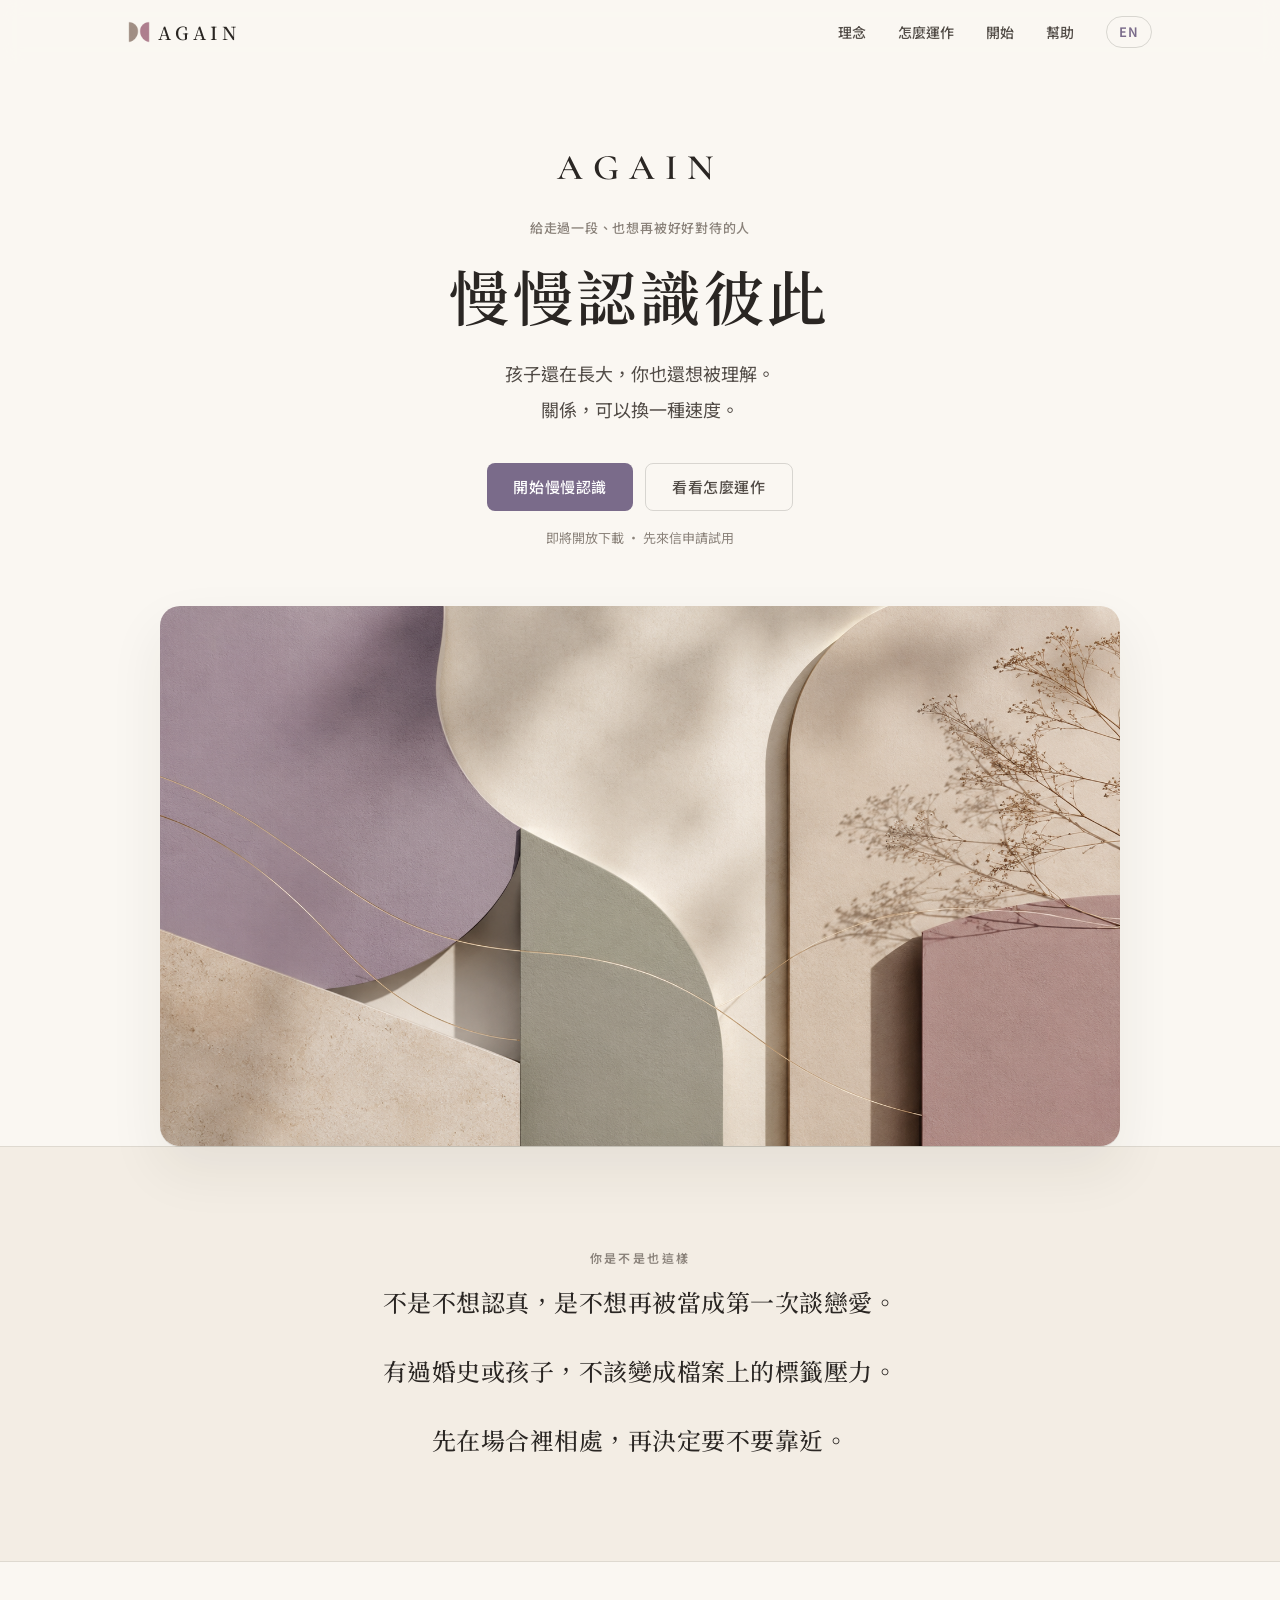
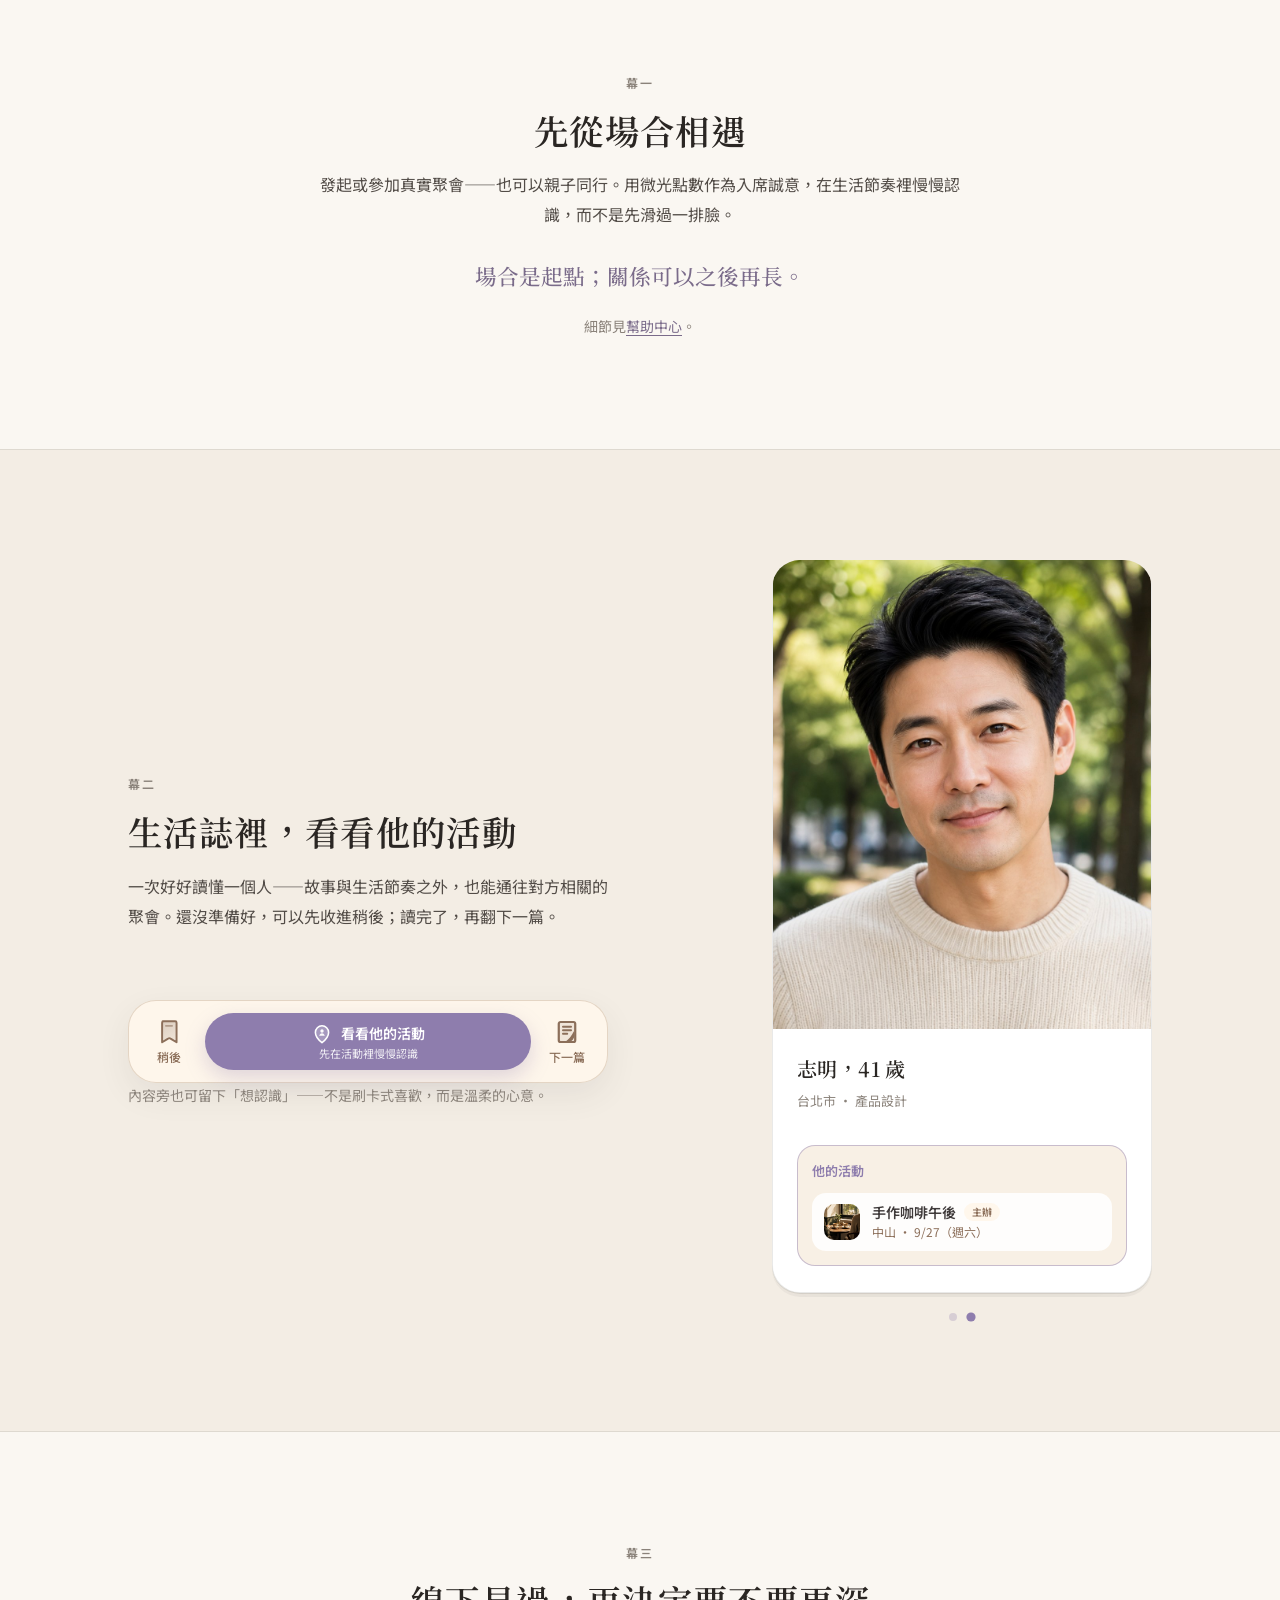
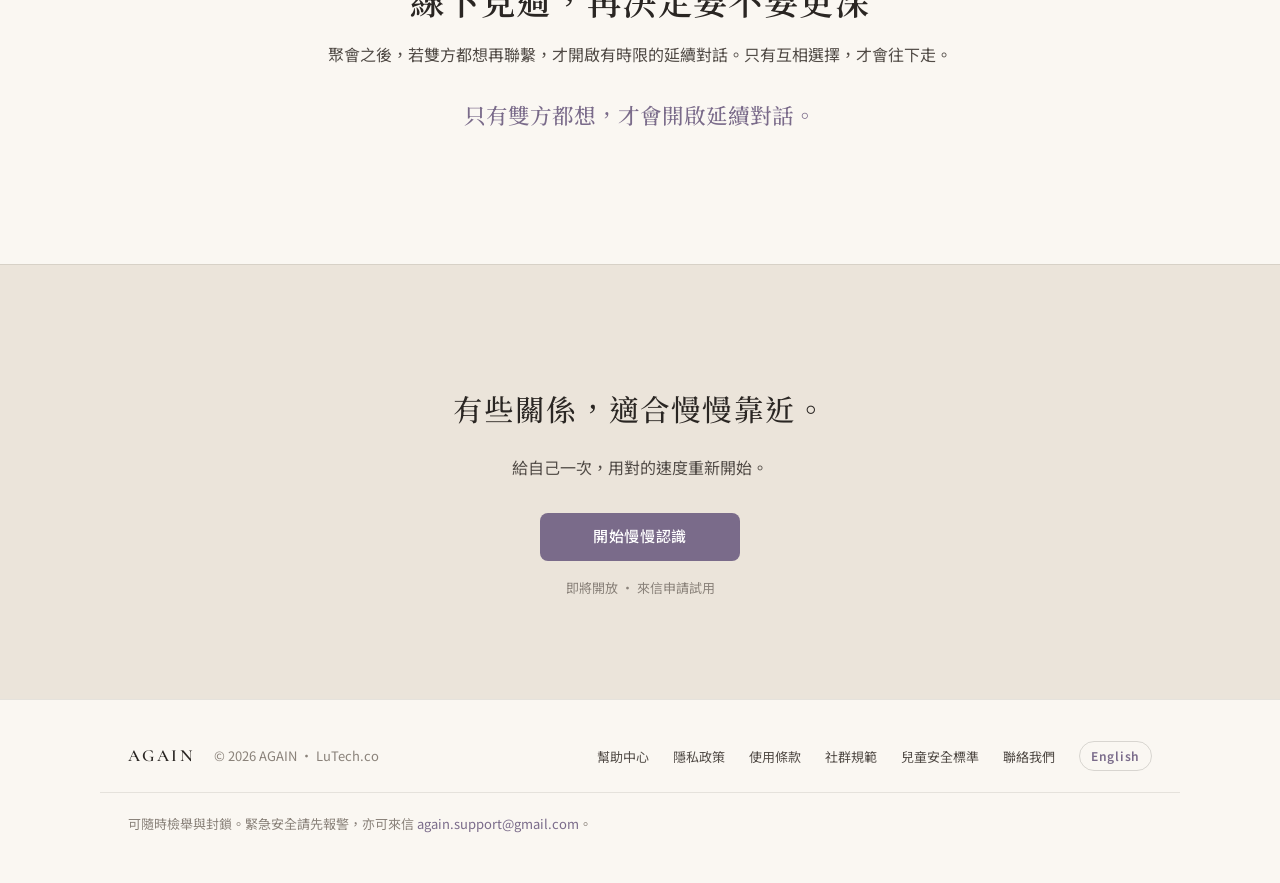
==== commit cfb81955: "docs: 還原幕二置中配置，文案與三鍵間距再拉開 Co-authored-by: Cursor <cursoragent@cursor.com>" ====
--- a/index.html
+++ b/index.html
@@ -12,7 +12,7 @@
   <link rel="preconnect" href="https://fonts.googleapis.com" />
   <link rel="preconnect" href="https://fonts.gstatic.com" crossorigin />
   <link href="https://fonts.googleapis.com/css2?family=Cormorant+Garamond:wght@500;600;700&family=Noto+Sans+TC:wght@400;500;600&family=Noto+Serif+TC:wght@500;600&display=swap" rel="stylesheet" />
-  <link rel="stylesheet" href="./styles.css?v=20260910h" />
+  <link rel="stylesheet" href="./styles.css?v=20260910i" />
 </head>
 <body class="landing">
 
@@ -90,77 +90,73 @@
     <section class="act act--alt">
       <div class="wrap act__grid reveal">
         <div class="act__copy">
-          <div class="act__copy-top">
-            <p class="eyebrow">幕二</p>
-            <h2 class="act__title">生活誌裡，看看他的活動</h2>
-            <p class="act__lead">一次好好讀懂一個人——故事與生活節奏之外，也能通往對方相關的聚會。還沒準備好，可以先收進稍後；讀完了，再翻下一篇。</p>
-          </div>
-          <div class="act__copy-bottom">
-            <div class="discover-dock" role="group" aria-label="發現頁決策列示意">
-              <div class="discover-dock__side">
-                <svg class="discover-dock__icon" viewBox="0 0 18 24" aria-hidden="true" focusable="false">
-                  <defs>
-                    <linearGradient id="bmFillZh" x1="3" y1="2" x2="15" y2="22" gradientUnits="userSpaceOnUse">
-                      <stop offset="0" stop-color="#8C6F5A" stop-opacity="0.3" />
-                      <stop offset="1" stop-color="#8C6F5A" stop-opacity="0.12" />
-                    </linearGradient>
-                  </defs>
+          <p class="eyebrow">幕二</p>
+          <h2 class="act__title">生活誌裡，看看他的活動</h2>
+          <p class="act__lead">一次好好讀懂一個人——故事與生活節奏之外，也能通往對方相關的聚會。還沒準備好，可以先收進稍後；讀完了，再翻下一篇。</p>
+          <div class="discover-dock" role="group" aria-label="發現頁決策列示意">
+            <div class="discover-dock__side">
+              <svg class="discover-dock__icon" viewBox="0 0 18 24" aria-hidden="true" focusable="false">
+                <defs>
+                  <linearGradient id="bmFillZh" x1="3" y1="2" x2="15" y2="22" gradientUnits="userSpaceOnUse">
+                    <stop offset="0" stop-color="#8C6F5A" stop-opacity="0.3" />
+                    <stop offset="1" stop-color="#8C6F5A" stop-opacity="0.12" />
+                  </linearGradient>
+                </defs>
+                <path
+                  d="M3.4 2.4h11.2c.7 0 1.2.5 1.2 1.2v17.6l-5.4-3.3a2 2 0 0 0-2.2 0l-5.4 3.3V3.6c0-.7.5-1.2 1.2-1.2z"
+                  fill="url(#bmFillZh)"
+                  stroke="#8C6F5A"
+                  stroke-width="1.75"
+                  stroke-linejoin="round"
+                />
+                <path d="M6.2 6.4h5.6" stroke="#8C6F5A" stroke-width="1.6" stroke-linecap="round" opacity="0.55" />
+              </svg>
+              <span class="discover-dock__side-label">稍後</span>
+            </div>
+            <div class="discover-dock__main">
+              <div class="discover-dock__main-inner">
+                <svg class="discover-dock__icon discover-dock__icon--main" viewBox="0 0 24 24" aria-hidden="true" focusable="false">
                   <path
-                    d="M3.4 2.4h11.2c.7 0 1.2.5 1.2 1.2v17.6l-5.4-3.3a2 2 0 0 0-2.2 0l-5.4 3.3V3.6c0-.7.5-1.2 1.2-1.2z"
-                    fill="url(#bmFillZh)"
-                    stroke="#8C6F5A"
-                    stroke-width="1.75"
+                    d="M12 21.5s-7.2-5.8-7.2-11.2a7.2 7.2 0 1 1 14.4 0c0 5.4-7.2 11.2-7.2 11.2z"
+                    fill="#FFFFFF"
+                    fill-opacity="0.22"
+                    stroke="#FFFFFF"
+                    stroke-width="1.7"
                     stroke-linejoin="round"
                   />
-                  <path d="M6.2 6.4h5.6" stroke="#8C6F5A" stroke-width="1.6" stroke-linecap="round" opacity="0.55" />
-                </svg>
-                <span class="discover-dock__side-label">稍後</span>
-              </div>
-              <div class="discover-dock__main">
-                <div class="discover-dock__main-inner">
-                  <svg class="discover-dock__icon discover-dock__icon--main" viewBox="0 0 24 24" aria-hidden="true" focusable="false">
-                    <path
-                      d="M12 21.5s-7.2-5.8-7.2-11.2a7.2 7.2 0 1 1 14.4 0c0 5.4-7.2 11.2-7.2 11.2z"
-                      fill="#FFFFFF"
-                      fill-opacity="0.22"
-                      stroke="#FFFFFF"
-                      stroke-width="1.7"
-                      stroke-linejoin="round"
-                    />
-                    <circle cx="12" cy="8.8" r="1.85" fill="#FFFFFF" fill-opacity="0.95" />
-                    <path
-                      d="M8.9 14c.7-1.85 1.9-2.75 3.1-2.75s2.4.9 3.1 2.75"
-                      fill="#FFFFFF"
-                      fill-opacity="0.95"
-                    />
-                  </svg>
-                  <span class="discover-dock__main-label">看看他的活動</span>
-                </div>
-                <span class="discover-dock__sub">先在活動裡慢慢認識</span>
-              </div>
-              <div class="discover-dock__side">
-                <svg class="discover-dock__icon" viewBox="0 0 18 24" aria-hidden="true" focusable="false">
+                  <circle cx="12" cy="8.8" r="1.85" fill="#FFFFFF" fill-opacity="0.95" />
                   <path
-                    d="M3.2 3h11.6A1.6 1.6 0 0 1 16.4 4.6v14.8a1.6 1.6 0 0 1-1.6 1.6H3.2A1.6 1.6 0 0 1 1.6 19.4V4.6A1.6 1.6 0 0 1 3.2 3z"
-                    fill="#8C6F5A"
-                    fill-opacity="0.12"
-                    stroke="#8C6F5A"
-                    stroke-width="2"
-                    stroke-linejoin="round"
-                  />
-                  <path d="M5.4 7.2h7.2" stroke="#8C6F5A" stroke-width="1.8" stroke-linecap="round" />
-                  <path d="M5.4 10.4h7.2" stroke="#8C6F5A" stroke-width="1.8" stroke-linecap="round" />
-                  <path d="M5.4 13.6h3.8" stroke="#8C6F5A" stroke-width="1.8" stroke-linecap="round" />
-                  <path
-                    d="M7.6 20.8C10.4 18.8 13.2 15.6 15.2 11.4C16.2 13.8 16 16.8 14.2 19C12.4 21.2 9.8 21.8 7.6 20.8Z"
-                    fill="#8C6F5A"
+                    d="M8.9 14c.7-1.85 1.9-2.75 3.1-2.75s2.4.9 3.1 2.75"
+                    fill="#FFFFFF"
+                    fill-opacity="0.95"
                   />
                 </svg>
-                <span class="discover-dock__side-label">下一篇</span>
-              </div>
-            </div>
-            <p class="act__aside act__aside--under-dock">內容旁也可留下「想認識」——不是刷卡式喜歡，而是溫柔的心意。</p>
-          </div>
+                <span class="discover-dock__main-label">看看他的活動</span>
+              </div>
+              <span class="discover-dock__sub">先在活動裡慢慢認識</span>
+            </div>
+            <div class="discover-dock__side">
+              <svg class="discover-dock__icon" viewBox="0 0 18 24" aria-hidden="true" focusable="false">
+                <path
+                  d="M3.2 3h11.6A1.6 1.6 0 0 1 16.4 4.6v14.8a1.6 1.6 0 0 1-1.6 1.6H3.2A1.6 1.6 0 0 1 1.6 19.4V4.6A1.6 1.6 0 0 1 3.2 3z"
+                  fill="#8C6F5A"
+                  fill-opacity="0.12"
+                  stroke="#8C6F5A"
+                  stroke-width="2"
+                  stroke-linejoin="round"
+                />
+                <path d="M5.4 7.2h7.2" stroke="#8C6F5A" stroke-width="1.8" stroke-linecap="round" />
+                <path d="M5.4 10.4h7.2" stroke="#8C6F5A" stroke-width="1.8" stroke-linecap="round" />
+                <path d="M5.4 13.6h3.8" stroke="#8C6F5A" stroke-width="1.8" stroke-linecap="round" />
+                <path
+                  d="M7.6 20.8C10.4 18.8 13.2 15.6 15.2 11.4C16.2 13.8 16 16.8 14.2 19C12.4 21.2 9.8 21.8 7.6 20.8Z"
+                  fill="#8C6F5A"
+                />
+              </svg>
+              <span class="discover-dock__side-label">下一篇</span>
+            </div>
+          </div>
+          <p class="act__aside act__aside--under-dock">內容旁也可留下「想認識」——不是刷卡式喜歡，而是溫柔的心意。</p>
         </div>
         <aside class="lookbook-preview" data-lookbook-carousel aria-label="生活誌預覽示意">
           <div class="lookbook-preview__stage">
--- a/styles.css
+++ b/styles.css
@@ -689,21 +689,12 @@
     max-width: 520px;
     margin: 0 auto;
     text-align: center;
-    min-height: 0;
-    padding-top: 0;
-    padding-bottom: 0;
-    justify-content: flex-start;
-    gap: 36px;
-  }
-
-  .act__copy-bottom {
-    margin-top: 0;
-    padding-top: 0;
   }
 
   .act__copy .discover-dock {
     margin-left: auto;
     margin-right: auto;
+    margin-top: 40px;
     max-width: 100%;
   }
 
@@ -745,7 +736,6 @@
 
   .act__copy .discover-dock {
     max-width: 100%;
-    margin-top: 36px;
   }
 
   .his-activities__name {
@@ -917,35 +907,19 @@
   display: grid;
   grid-template-columns: 1fr 1fr;
   gap: 48px 64px;
-  align-items: stretch;
+  align-items: center;
 }
 
 .act__copy {
   max-width: 34rem;
-  align-self: stretch;
-  display: flex;
-  flex-direction: column;
-  justify-content: space-between;
-  /* 對齊右側照片卡高度：文案落在上段、三鍵落在下段 */
-  min-height: 100%;
-  padding-top: 6%;
-  padding-bottom: 10%;
-  box-sizing: border-box;
-}
-
-.act__copy-top {
-  max-width: 34rem;
-}
-
-.act__copy-bottom {
-  margin-top: auto;
-  padding-top: 48px;
+  align-self: center;
 }
 
 .act__copy .discover-dock {
   width: 100%;
   max-width: 100%;
-  margin: 0;
+  /* 比上一版再拉開：文案略上、三鍵略下 */
+  margin: 68px 0 0;
 }
 
 .act__aside--under-dock {
